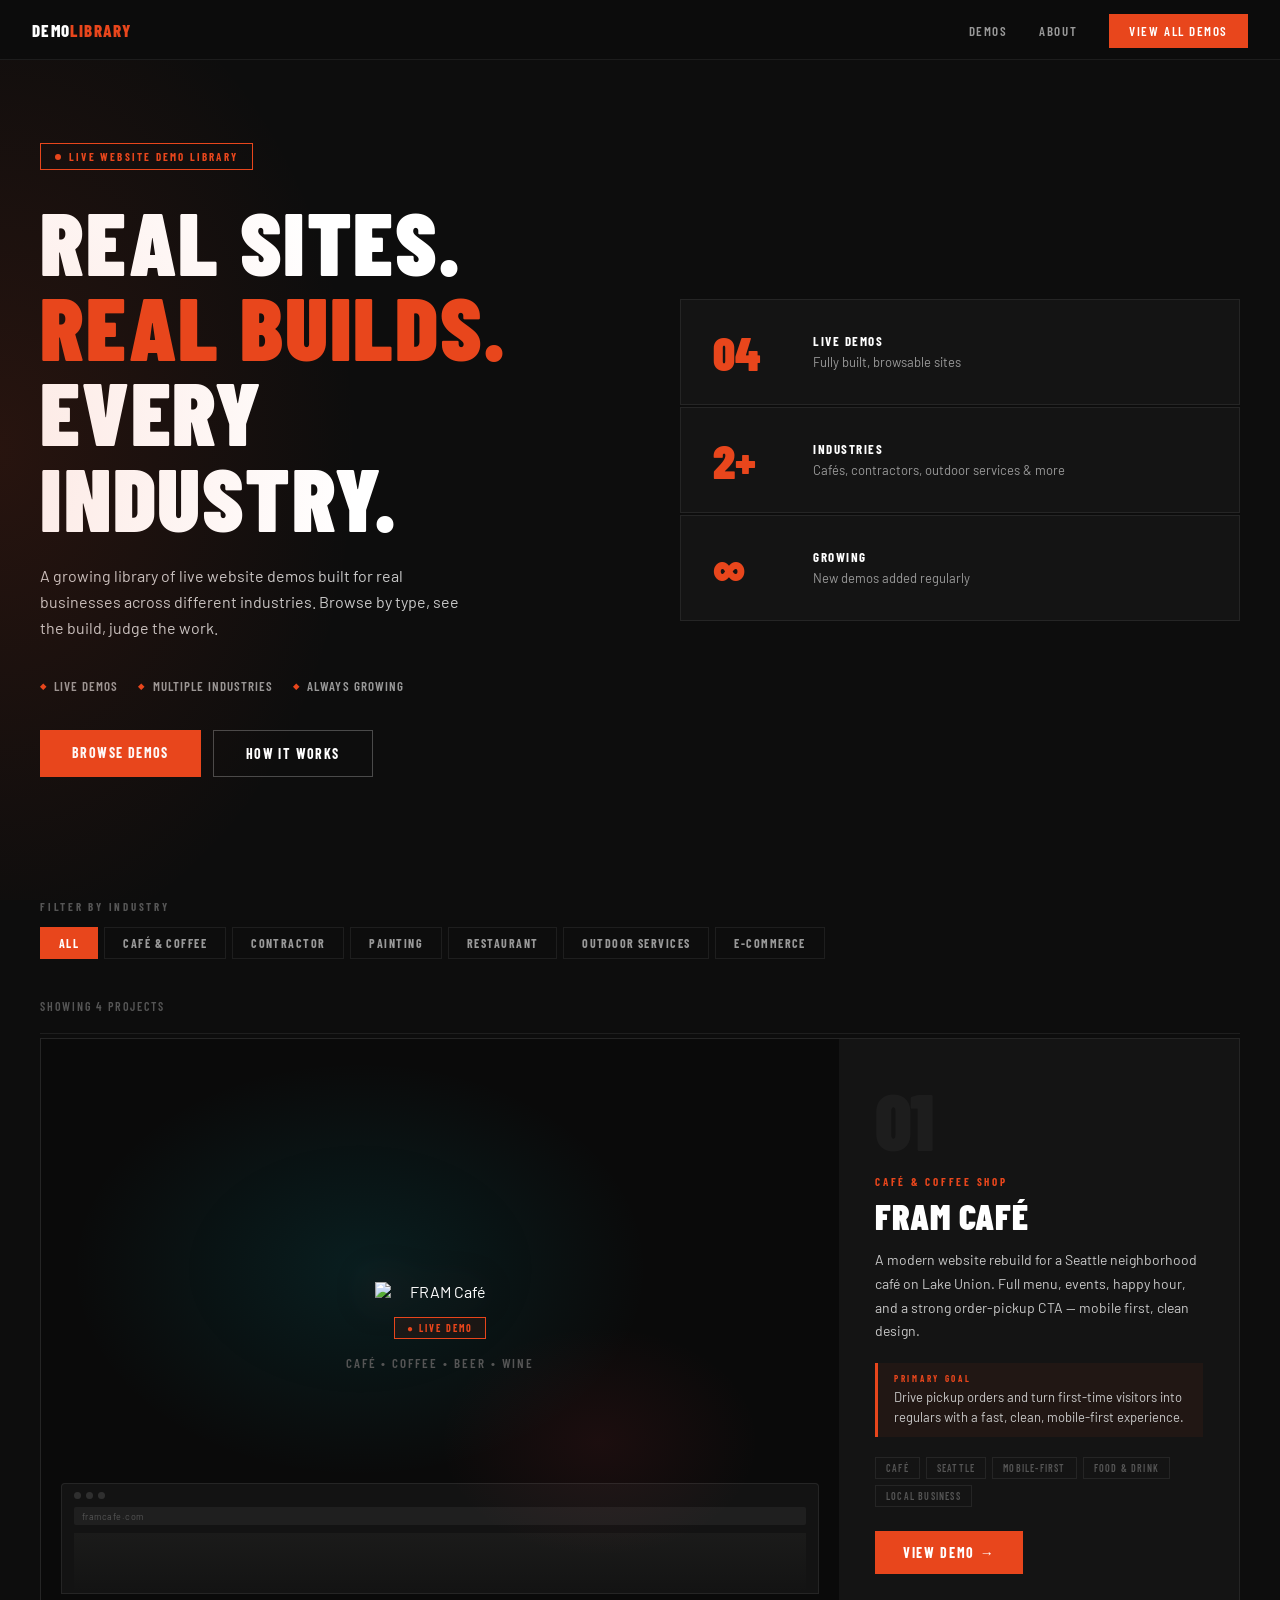
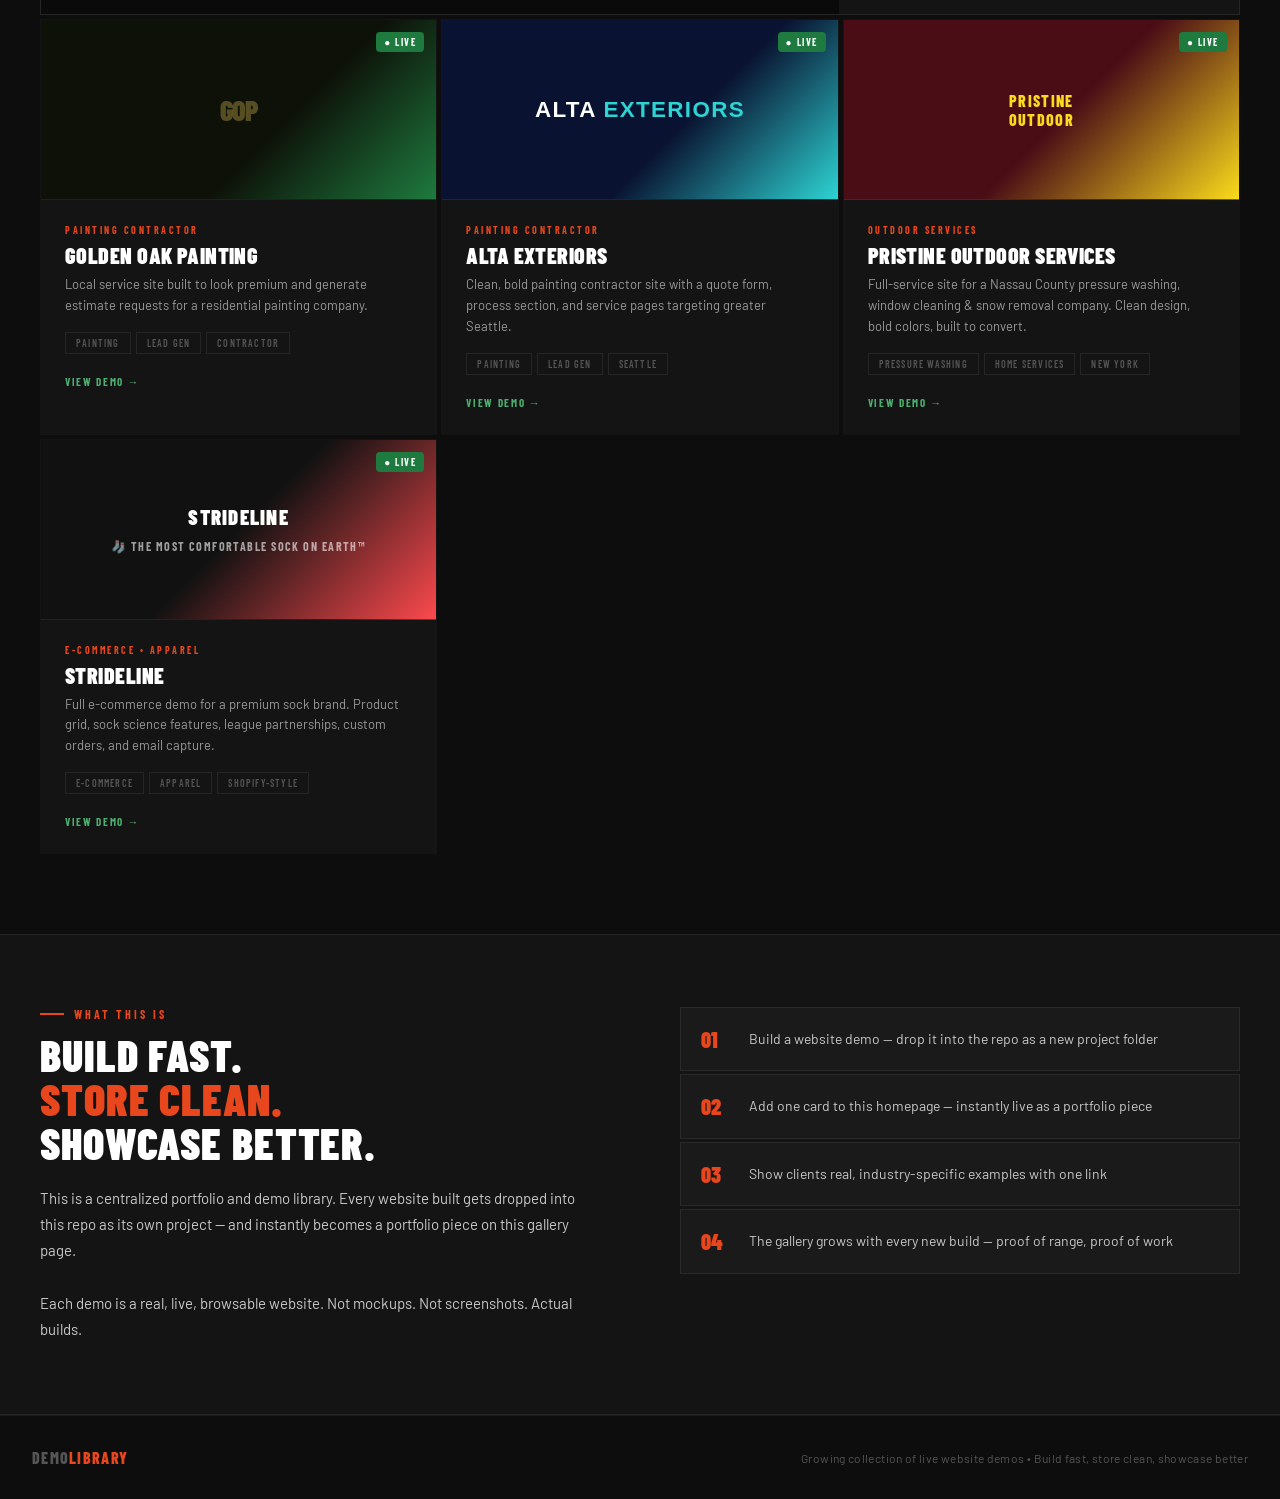
==== index.html @ 0d8983e1 "Add Strideline e-commerce demo and homepage card - Build full demo site for Strideline (The Most Com" ====
<!DOCTYPE html>
<html lang="en">
<head>
  <meta charset="UTF-8" />
  <meta name="viewport" content="width=device-width, initial-scale=1.0" />
  <title>Demo Library — Live Website Builds</title>
  <link rel="preconnect" href="https://fonts.googleapis.com" />
  <link rel="preconnect" href="https://fonts.gstatic.com" crossorigin />
  <link href="https://fonts.googleapis.com/css2?family=Barlow+Condensed:wght@400;600;700;800;900&family=Barlow:wght@400;500;600&display=swap" rel="stylesheet" />
  <style>
    *, *::before, *::after { box-sizing: border-box; margin: 0; padding: 0; }

    :root {
      --bg:       #0d0d0d;
      --surface:  #141414;
      --surface2: #1a1a1a;
      --border:   rgba(255,255,255,0.07);
      --red:      #e8461c;
      --red-dark: #c43a16;
      --white:    #ffffff;
      --gray:     #999999;
      --gray-dim: #555555;
      --text:     #c8c8c8;
    }

    html { scroll-behavior: smooth; }

    body {
      font-family: 'Barlow', sans-serif;
      background: var(--bg);
      color: var(--white);
      overflow-x: hidden;
    }

    /* ─── NAV ─── */
    nav {
      position: fixed;
      top: 0; left: 0; right: 0;
      z-index: 100;
      height: 60px;
      display: flex;
      align-items: center;
      justify-content: space-between;
      padding: 0 32px;
      background: rgba(13,13,13,0.95);
      backdrop-filter: blur(12px);
      border-bottom: 1px solid var(--border);
    }

    .nav-logo {
      font-family: 'Barlow Condensed', sans-serif;
      font-size: 17px;
      font-weight: 800;
      letter-spacing: 0.08em;
      text-transform: uppercase;
      color: var(--white);
      text-decoration: none;
    }

    .nav-logo span { color: var(--red); }

    .nav-links {
      display: flex;
      align-items: center;
      gap: 32px;
      list-style: none;
    }

    .nav-links a {
      font-family: 'Barlow Condensed', sans-serif;
      font-size: 13px;
      font-weight: 600;
      letter-spacing: 0.12em;
      text-transform: uppercase;
      color: var(--gray);
      text-decoration: none;
      transition: color 0.2s;
    }

    .nav-links a:hover { color: var(--white); }

    .nav-cta {
      font-family: 'Barlow Condensed', sans-serif;
      font-size: 13px;
      font-weight: 700;
      letter-spacing: 0.1em;
      text-transform: uppercase;
      color: var(--white) !important;
      background: var(--red);
      padding: 9px 20px;
      text-decoration: none;
      transition: background 0.2s;
    }

    .nav-cta:hover { background: var(--red-dark) !important; color: var(--white) !important; }

    .nav-mobile-toggle {
      display: none;
      flex-direction: column;
      gap: 5px;
      cursor: pointer;
      padding: 4px;
    }

    .nav-mobile-toggle span {
      display: block;
      width: 24px;
      height: 2px;
      background: var(--white);
    }

    /* ─── HERO ─── */
    .hero {
      min-height: 100vh;
      display: flex;
      align-items: center;
      padding: 100px 32px 80px;
      position: relative;
      overflow: hidden;
      background: var(--bg);
    }

    .hero::before {
      content: '';
      position: absolute;
      top: 0; left: 0;
      width: 50%;
      height: 100%;
      background: radial-gradient(ellipse 80% 80% at 0% 50%, rgba(232,70,28,0.12) 0%, transparent 70%);
      pointer-events: none;
    }

    .hero-inner {
      max-width: 1200px;
      margin: 0 auto;
      width: 100%;
      display: grid;
      grid-template-columns: 1fr 1fr;
      gap: 80px;
      align-items: center;
    }

    .hero-left {}

    .hero-badge {
      display: inline-flex;
      align-items: center;
      gap: 8px;
      border: 1px solid var(--red);
      padding: 6px 14px;
      margin-bottom: 28px;
    }

    .hero-badge-dot {
      width: 6px; height: 6px;
      background: var(--red);
      border-radius: 50%;
    }

    .hero-badge-text {
      font-family: 'Barlow Condensed', sans-serif;
      font-size: 11px;
      font-weight: 700;
      letter-spacing: 0.2em;
      text-transform: uppercase;
      color: var(--red);
    }

    .hero-title {
      font-family: 'Barlow Condensed', sans-serif;
      font-size: clamp(52px, 7vw, 92px);
      font-weight: 900;
      line-height: 0.95;
      letter-spacing: 0.02em;
      text-transform: uppercase;
      color: var(--white);
      margin-bottom: 24px;
    }

    .hero-title .red { color: var(--red); }

    .hero-sub {
      font-size: 16px;
      line-height: 1.65;
      color: var(--text);
      max-width: 440px;
      margin-bottom: 36px;
    }

    .hero-perks {
      display: flex;
      gap: 20px;
      flex-wrap: wrap;
      margin-bottom: 36px;
    }

    .hero-perk {
      display: flex;
      align-items: center;
      gap: 7px;
      font-family: 'Barlow Condensed', sans-serif;
      font-size: 13px;
      font-weight: 600;
      letter-spacing: 0.08em;
      color: var(--gray);
      text-transform: uppercase;
    }

    .hero-perk::before {
      content: '◆';
      color: var(--red);
      font-size: 8px;
    }

    .hero-actions {
      display: flex;
      gap: 12px;
      flex-wrap: wrap;
    }

    .btn-red {
      font-family: 'Barlow Condensed', sans-serif;
      font-size: 14px;
      font-weight: 700;
      letter-spacing: 0.1em;
      text-transform: uppercase;
      color: var(--white);
      background: var(--red);
      padding: 14px 32px;
      text-decoration: none;
      display: inline-block;
      transition: background 0.2s, transform 0.15s;
    }

    .btn-red:hover { background: var(--red-dark); transform: translateY(-1px); }

    .btn-outline {
      font-family: 'Barlow Condensed', sans-serif;
      font-size: 14px;
      font-weight: 700;
      letter-spacing: 0.1em;
      text-transform: uppercase;
      color: var(--white);
      border: 1px solid rgba(255,255,255,0.25);
      padding: 14px 32px;
      text-decoration: none;
      display: inline-block;
      transition: border-color 0.2s, background 0.2s;
    }

    .btn-outline:hover { border-color: var(--red); background: rgba(232,70,28,0.07); }

    /* Hero right — stat stack */
    .hero-right {
      display: flex;
      flex-direction: column;
      gap: 2px;
    }

    .hero-stat-block {
      background: var(--surface);
      border: 1px solid var(--border);
      padding: 28px 32px;
      display: flex;
      align-items: center;
      gap: 20px;
      transition: border-color 0.2s;
    }

    .hero-stat-block:hover { border-color: rgba(232,70,28,0.3); }

    .hero-stat-num {
      font-family: 'Barlow Condensed', sans-serif;
      font-size: 48px;
      font-weight: 900;
      color: var(--red);
      line-height: 1;
      min-width: 80px;
    }

    .hero-stat-label {
      font-family: 'Barlow Condensed', sans-serif;
      font-size: 13px;
      font-weight: 700;
      letter-spacing: 0.12em;
      text-transform: uppercase;
      color: var(--white);
      margin-bottom: 4px;
    }

    .hero-stat-sub {
      font-size: 13px;
      color: var(--gray);
      line-height: 1.4;
    }

    /* ─── SECTION HEADER ─── */
    .section-eyebrow {
      font-family: 'Barlow Condensed', sans-serif;
      font-size: 12px;
      font-weight: 700;
      letter-spacing: 0.25em;
      text-transform: uppercase;
      color: var(--red);
      margin-bottom: 12px;
      display: flex;
      align-items: center;
      gap: 10px;
    }

    .section-eyebrow::before {
      content: '';
      display: block;
      width: 24px;
      height: 2px;
      background: var(--red);
    }

    .section-title {
      font-family: 'Barlow Condensed', sans-serif;
      font-size: clamp(32px, 4vw, 52px);
      font-weight: 900;
      text-transform: uppercase;
      letter-spacing: 0.02em;
      line-height: 1;
      color: var(--white);
    }

    /* ─── FILTER BAR ─── */
    .filter-section {
      padding: 0 32px 40px;
      max-width: 1264px;
      margin: 0 auto;
    }

    .filter-label {
      font-family: 'Barlow Condensed', sans-serif;
      font-size: 11px;
      font-weight: 700;
      letter-spacing: 0.25em;
      text-transform: uppercase;
      color: var(--gray-dim);
      margin-bottom: 14px;
    }

    .filters {
      display: flex;
      gap: 6px;
      flex-wrap: wrap;
    }

    .filter-btn {
      font-family: 'Barlow Condensed', sans-serif;
      font-size: 12px;
      font-weight: 700;
      letter-spacing: 0.12em;
      text-transform: uppercase;
      background: transparent;
      border: 1px solid var(--border);
      color: var(--gray);
      padding: 8px 18px;
      cursor: pointer;
      transition: all 0.15s;
    }

    .filter-btn:hover,
    .filter-btn.active {
      background: var(--red);
      border-color: var(--red);
      color: var(--white);
    }

    /* ─── DEMOS SECTION ─── */
    .demos-section {
      padding: 0 32px 80px;
      max-width: 1264px;
      margin: 0 auto;
    }

    .demos-header {
      display: flex;
      align-items: center;
      justify-content: space-between;
      padding-bottom: 20px;
      border-bottom: 1px solid var(--border);
      margin-bottom: 4px;
    }

    .demos-count {
      font-family: 'Barlow Condensed', sans-serif;
      font-size: 12px;
      font-weight: 600;
      letter-spacing: 0.15em;
      text-transform: uppercase;
      color: var(--gray-dim);
    }

    /* ─── FEATURED CARD ─── */
    .featured-card {
      display: grid;
      grid-template-columns: 1fr 400px;
      background: var(--surface);
      border: 1px solid var(--border);
      margin-bottom: 4px;
      transition: border-color 0.2s;
    }

    .featured-card:hover { border-color: rgba(232,70,28,0.4); }

    .featured-preview {
      position: relative;
      min-height: 440px;
      background: #0a0a0a;
      overflow: hidden;
      display: flex;
      align-items: center;
      justify-content: center;
    }

    .featured-preview-bg {
      position: absolute;
      inset: 0;
      background:
        radial-gradient(ellipse 60% 60% at 40% 40%, rgba(1,173,185,0.12) 0%, transparent 60%),
        radial-gradient(ellipse 40% 40% at 70% 70%, rgba(239,59,70,0.08) 0%, transparent 50%);
    }

    .featured-preview-content {
      position: relative;
      display: flex;
      flex-direction: column;
      align-items: center;
      gap: 16px;
      padding: 40px;
      text-align: center;
    }

    .featured-preview-logo {
      width: 130px;
      height: auto;
      filter: drop-shadow(0 0 20px rgba(239,59,70,0.3));
    }

    .featured-live-badge {
      font-family: 'Barlow Condensed', sans-serif;
      font-size: 10px;
      font-weight: 700;
      letter-spacing: 0.2em;
      text-transform: uppercase;
      color: var(--red);
      border: 1px solid var(--red);
      padding: 4px 12px;
      background: rgba(232,70,28,0.08);
    }

    .featured-preview-sub {
      font-family: 'Barlow Condensed', sans-serif;
      font-size: 13px;
      font-weight: 600;
      letter-spacing: 0.15em;
      text-transform: uppercase;
      color: var(--gray-dim);
    }

    /* browser chrome mock */
    .browser-mock {
      position: absolute;
      bottom: 20px;
      left: 20px;
      right: 20px;
      background: rgba(255,255,255,0.04);
      border: 1px solid rgba(255,255,255,0.08);
      border-radius: 4px 4px 0 0;
      padding: 8px 12px 0;
    }

    .browser-dots {
      display: flex;
      gap: 5px;
      margin-bottom: 8px;
    }

    .browser-dot { width: 7px; height: 7px; border-radius: 50%; background: rgba(255,255,255,0.12); }

    .browser-url-bar {
      background: rgba(255,255,255,0.05);
      border-radius: 2px;
      height: 18px;
      display: flex;
      align-items: center;
      padding: 0 8px;
      margin-bottom: 8px;
    }

    .browser-url-bar span {
      font-size: 9px;
      color: var(--gray-dim);
      letter-spacing: 0.05em;
    }

    .browser-screen {
      height: 60px;
      background: linear-gradient(180deg, rgba(220,222,201,0.04) 0%, transparent 100%);
    }

    .featured-info {
      padding: 40px 36px;
      display: flex;
      flex-direction: column;
      justify-content: space-between;
    }

    .featured-num {
      font-family: 'Barlow Condensed', sans-serif;
      font-size: 80px;
      font-weight: 900;
      color: rgba(255,255,255,0.04);
      line-height: 1;
      margin-bottom: 16px;
      letter-spacing: -0.02em;
    }

    .featured-type {
      font-family: 'Barlow Condensed', sans-serif;
      font-size: 11px;
      font-weight: 700;
      letter-spacing: 0.25em;
      text-transform: uppercase;
      color: var(--red);
      margin-bottom: 10px;
    }

    .featured-name {
      font-family: 'Barlow Condensed', sans-serif;
      font-size: 36px;
      font-weight: 900;
      text-transform: uppercase;
      letter-spacing: 0.02em;
      color: var(--white);
      line-height: 1;
      margin-bottom: 14px;
    }

    .featured-desc {
      font-size: 14px;
      line-height: 1.7;
      color: var(--text);
      margin-bottom: 20px;
    }

    .featured-goal {
      border-left: 3px solid var(--red);
      padding: 10px 16px;
      background: rgba(232,70,28,0.06);
      margin-bottom: 20px;
    }

    .featured-goal-label {
      font-family: 'Barlow Condensed', sans-serif;
      font-size: 9px;
      font-weight: 700;
      letter-spacing: 0.3em;
      text-transform: uppercase;
      color: var(--red);
      margin-bottom: 4px;
    }

    .featured-goal-text {
      font-size: 13px;
      color: var(--text);
      line-height: 1.5;
    }

    .featured-tags {
      display: flex;
      gap: 6px;
      flex-wrap: wrap;
      margin-bottom: 24px;
    }

    .tag {
      font-family: 'Barlow Condensed', sans-serif;
      font-size: 10px;
      font-weight: 600;
      letter-spacing: 0.12em;
      text-transform: uppercase;
      color: var(--gray-dim);
      border: 1px solid var(--border);
      padding: 4px 10px;
    }

    .featured-cta {
      font-family: 'Barlow Condensed', sans-serif;
      font-size: 14px;
      font-weight: 700;
      letter-spacing: 0.12em;
      text-transform: uppercase;
      color: var(--white);
      background: var(--red);
      padding: 13px 28px;
      text-decoration: none;
      display: inline-flex;
      align-items: center;
      gap: 10px;
      align-self: flex-start;
      transition: background 0.2s, gap 0.2s;
    }

    .featured-cta:hover { background: var(--red-dark); gap: 14px; }

    /* ─── DEMO GRID ─── */
    .demo-grid {
      display: grid;
      grid-template-columns: repeat(3, 1fr);
      gap: 4px;
    }

    .demo-card {
      background: var(--surface);
      border: 1px solid transparent;
      transition: border-color 0.2s;
    }

    .demo-card:hover { border-color: rgba(232,70,28,0.25); }

    .demo-card-thumb {
      height: 180px;
      background: var(--surface2);
      display: flex;
      align-items: center;
      justify-content: center;
      flex-direction: column;
      gap: 10px;
      border-bottom: 1px solid var(--border);
    }

    .demo-card-thumb-icon {
      font-family: 'Barlow Condensed', sans-serif;
      font-size: 28px;
      font-weight: 900;
      color: rgba(255,255,255,0.07);
      letter-spacing: -0.02em;
      text-transform: uppercase;
    }

    .demo-card-thumb-label {
      font-family: 'Barlow Condensed', sans-serif;
      font-size: 10px;
      font-weight: 700;
      letter-spacing: 0.2em;
      text-transform: uppercase;
      color: var(--gray-dim);
    }

    .demo-card-body { padding: 24px; }

    .demo-card-type {
      font-family: 'Barlow Condensed', sans-serif;
      font-size: 10px;
      font-weight: 700;
      letter-spacing: 0.25em;
      text-transform: uppercase;
      color: var(--red);
      margin-bottom: 8px;
    }

    .demo-card-name {
      font-family: 'Barlow Condensed', sans-serif;
      font-size: 22px;
      font-weight: 900;
      text-transform: uppercase;
      letter-spacing: 0.02em;
      color: var(--white);
      margin-bottom: 8px;
      line-height: 1;
    }

    .demo-card-desc {
      font-size: 13px;
      line-height: 1.6;
      color: var(--gray);
      margin-bottom: 16px;
    }

    .demo-card-tags {
      display: flex;
      gap: 5px;
      flex-wrap: wrap;
      margin-bottom: 16px;
    }

    .demo-card-status {
      font-family: 'Barlow Condensed', sans-serif;
      font-size: 11px;
      font-weight: 700;
      letter-spacing: 0.15em;
      text-transform: uppercase;
      color: var(--gray-dim);
    }

    /* ─── ABOUT STRIP ─── */
    .about-strip {
      background: var(--surface);
      border-top: 1px solid var(--border);
      border-bottom: 1px solid var(--border);
      padding: 72px 32px;
    }

    .about-strip-inner {
      max-width: 1200px;
      margin: 0 auto;
      display: grid;
      grid-template-columns: 1fr 1fr;
      gap: 80px;
      align-items: start;
    }

    .about-strip-title {
      font-family: 'Barlow Condensed', sans-serif;
      font-size: clamp(28px, 3.5vw, 44px);
      font-weight: 900;
      text-transform: uppercase;
      letter-spacing: 0.02em;
      line-height: 1.0;
      color: var(--white);
      margin-bottom: 20px;
    }

    .about-strip-title span { color: var(--red); }

    .about-strip-body {
      font-size: 15px;
      line-height: 1.75;
      color: var(--text);
    }

    .step-list {
      display: flex;
      flex-direction: column;
      gap: 3px;
    }

    .step-item {
      display: flex;
      gap: 20px;
      align-items: flex-start;
      background: var(--surface2);
      border: 1px solid var(--border);
      padding: 18px 20px;
      transition: border-color 0.2s;
    }

    .step-item:hover { border-color: rgba(232,70,28,0.2); }

    .step-num {
      font-family: 'Barlow Condensed', sans-serif;
      font-size: 22px;
      font-weight: 900;
      color: var(--red);
      min-width: 28px;
      line-height: 1.2;
    }

    .step-text {
      font-size: 14px;
      color: var(--text);
      line-height: 1.55;
      padding-top: 2px;
    }

    /* ─── FOOTER ─── */
    footer {
      padding: 32px;
      display: flex;
      align-items: center;
      justify-content: space-between;
      border-top: 1px solid var(--border);
    }

    .footer-logo {
      font-family: 'Barlow Condensed', sans-serif;
      font-size: 16px;
      font-weight: 800;
      letter-spacing: 0.08em;
      text-transform: uppercase;
      color: var(--gray-dim);
    }

    .footer-logo span { color: var(--red); }

    .footer-copy {
      font-size: 12px;
      color: var(--gray-dim);
      letter-spacing: 0.03em;
    }

    /* ─── MOBILE RESPONSIVE ─── */
    @media (max-width: 768px) {
      nav { padding: 0 20px; }
      .nav-links { display: none; }
      .nav-mobile-toggle { display: flex; }

      .hero { padding: 80px 20px 60px; }
      .hero-inner { grid-template-columns: 1fr; gap: 48px; }
      .hero-right { display: none; }
      .hero-title { font-size: 56px; }
      .hero-sub { max-width: 100%; }

      .filter-section { padding: 0 20px 32px; }
      .demos-section { padding: 0 20px 60px; }

      .featured-card { grid-template-columns: 1fr; }
      .featured-preview { min-height: 280px; }
      .featured-info { padding: 28px 24px; }
      .featured-num { font-size: 60px; }

      .demo-grid { grid-template-columns: 1fr; }

      .about-strip { padding: 52px 20px; }
      .about-strip-inner { grid-template-columns: 1fr; gap: 40px; }

      footer { padding: 24px 20px; flex-direction: column; gap: 12px; text-align: center; }
    }

    @media (max-width: 1024px) and (min-width: 769px) {
      .hero-inner { gap: 48px; }
      .demo-grid { grid-template-columns: repeat(2, 1fr); }
      .featured-card { grid-template-columns: 1fr 340px; }
    }
  </style>
</head>
<body>

  <!-- NAV -->
  <nav>
    <a href="#" class="nav-logo">Demo<span>Library</span></a>
    <ul class="nav-links">
      <li><a href="#demos">Demos</a></li>
      <li><a href="#about">About</a></li>
      <li><a href="#demos" class="nav-cta">View All Demos</a></li>
    </ul>
    <div class="nav-mobile-toggle" onclick="toggleMobileNav(this)">
      <span></span><span></span><span></span>
    </div>
  </nav>

  <!-- HERO -->
  <section class="hero">
    <div class="hero-inner">
      <div class="hero-left">
        <div class="hero-badge">
          <div class="hero-badge-dot"></div>
          <span class="hero-badge-text">Live Website Demo Library</span>
        </div>
        <h1 class="hero-title">
          Real Sites.<br>
          <span class="red">Real Builds.</span><br>
          Every Industry.
        </h1>
        <p class="hero-sub">
          A growing library of live website demos built for real businesses across different industries. Browse by type, see the build, judge the work.
        </p>
        <div class="hero-perks">
          <span class="hero-perk">Live demos</span>
          <span class="hero-perk">Multiple industries</span>
          <span class="hero-perk">Always growing</span>
        </div>
        <div class="hero-actions">
          <a href="#demos" class="btn-red">Browse Demos</a>
          <a href="#about" class="btn-outline">How It Works</a>
        </div>
      </div>
      <div class="hero-right">
        <div class="hero-stat-block">
          <div class="hero-stat-num">04</div>
          <div>
            <p class="hero-stat-label">Live Demos</p>
            <p class="hero-stat-sub">Fully built, browsable sites</p>
          </div>
        </div>
        <div class="hero-stat-block">
          <div class="hero-stat-num">2+</div>
          <div>
            <p class="hero-stat-label">Industries</p>
            <p class="hero-stat-sub">Cafés, contractors, outdoor services & more</p>
          </div>
        </div>
        <div class="hero-stat-block">
          <div class="hero-stat-num">∞</div>
          <div>
            <p class="hero-stat-label">Growing</p>
            <p class="hero-stat-sub">New demos added regularly</p>
          </div>
        </div>
      </div>
    </div>
  </section>

  <!-- FILTER BAR -->
  <div class="filter-section" id="demos">
    <p class="filter-label">Filter by industry</p>
    <div class="filters">
      <button class="filter-btn active" onclick="filterDemos('all', this)">All</button>
      <button class="filter-btn" onclick="filterDemos('cafe', this)">Café &amp; Coffee</button>
      <button class="filter-btn" onclick="filterDemos('contractor', this)">Contractor</button>
      <button class="filter-btn" onclick="filterDemos('painting', this)">Painting</button>
      <button class="filter-btn" onclick="filterDemos('restaurant', this)">Restaurant</button>
      <button class="filter-btn" onclick="filterDemos('services', this)">Outdoor Services</button>
      <button class="filter-btn" onclick="filterDemos('ecommerce', this)">E-Commerce</button>
    </div>
  </div>

  <!-- DEMOS -->
  <div class="demos-section">
    <div class="demos-header">
      <span class="demos-count" id="demos-count">Showing 4 projects</span>
    </div>

    <!-- FEATURED: FRAM CAFÉ -->
    <div class="featured-card" data-industry="cafe" id="demo-featured">
      <div class="featured-preview">
        <div class="featured-preview-bg"></div>
        <div class="featured-preview-content">
          <img
            src="https://github.com/user-attachments/assets/1776cf39-fb37-4512-b917-4784f1e3f63a"
            alt="FRAM Café"
            class="featured-preview-logo"
          />
          <span class="featured-live-badge">&#9679; Live Demo</span>
          <span class="featured-preview-sub">Café &bull; Coffee &bull; Beer &bull; Wine</span>
        </div>
        <div class="browser-mock">
          <div class="browser-dots">
            <div class="browser-dot"></div>
            <div class="browser-dot"></div>
            <div class="browser-dot"></div>
          </div>
          <div class="browser-url-bar"><span>framcafe.com</span></div>
          <div class="browser-screen"></div>
        </div>
      </div>
      <div class="featured-info">
        <div>
          <div class="featured-num">01</div>
          <p class="featured-type">Café &amp; Coffee Shop</p>
          <h2 class="featured-name">FRAM Café</h2>
          <p class="featured-desc">
            A modern website rebuild for a Seattle neighborhood café on Lake Union. Full menu, events, happy hour, and a strong order-pickup CTA — mobile first, clean design.
          </p>
          <div class="featured-goal">
            <p class="featured-goal-label">Primary Goal</p>
            <p class="featured-goal-text">Drive pickup orders and turn first-time visitors into regulars with a fast, clean, mobile-first experience.</p>
          </div>
          <div class="featured-tags">
            <span class="tag">Café</span>
            <span class="tag">Seattle</span>
            <span class="tag">Mobile-First</span>
            <span class="tag">Food &amp; Drink</span>
            <span class="tag">Local Business</span>
          </div>
        </div>
        <a href="./fram-cafe/index.html" class="featured-cta">View Demo →</a>
      </div>
    </div>

    <!-- COMING SOON GRID -->
    <div class="demo-grid" id="demos-grid">
      <a href="./golden-oak-painting/index.html" class="demo-card demo-card--live" data-industry="contractor" style="text-decoration:none;display:block;">
        <div class="demo-card-thumb" style="background:linear-gradient(135deg,#0D1108 60%,#1E7A3E 100%);position:relative;overflow:hidden;">
          <img src="https://cdn.prod.website-files.com/67cbada18d07464c05c5ebd4/68ad2a985d8bb816f4c9b958_GOP%20-%20Main%20Logo%20Transparent%20(1).png" alt="Golden Oak Painting" style="max-width:160px;max-height:80px;object-fit:contain;filter:brightness(0) invert(1);" onerror="this.style.display='none';this.nextElementSibling.style.display='flex';" />
          <div style="display:none;flex-direction:column;align-items:center;gap:8px;">
            <div class="demo-card-thumb-icon" style="color:rgba(201,168,76,0.4);">GOP</div>
          </div>
          <span style="position:absolute;top:12px;right:12px;background:#1E7A3E;color:#fff;font-family:'Barlow Condensed',sans-serif;font-size:10px;font-weight:700;letter-spacing:0.15em;text-transform:uppercase;padding:4px 8px;border-radius:4px;">&#9679; Live</span>
        </div>
        <div class="demo-card-body">
          <p class="demo-card-type">Painting Contractor</p>
          <h3 class="demo-card-name">Golden Oak Painting</h3>
          <p class="demo-card-desc">Local service site built to look premium and generate estimate requests for a residential painting company.</p>
          <div class="demo-card-tags">
            <span class="tag">Painting</span>
            <span class="tag">Lead Gen</span>
            <span class="tag">Contractor</span>
          </div>
          <span class="demo-card-status" style="color:#4CAF70;">View Demo →</span>
        </div>
      </a>
      <a href="./alta-exteriors/index.html" class="demo-card demo-card--live" data-industry="painting" style="text-decoration:none;display:block;">
        <div class="demo-card-thumb" style="background:linear-gradient(135deg,#091230 60%,#2DD4D4 100%);position:relative;overflow:hidden;">
          <div style="font-family:'Oswald',sans-serif;font-size:1.4rem;font-weight:700;letter-spacing:0.06em;text-transform:uppercase;color:#fff;">Alta <span style="color:#2DD4D4">Exteriors</span></div>
          <span style="position:absolute;top:12px;right:12px;background:#1E7A3E;color:#fff;font-family:'Barlow Condensed',sans-serif;font-size:10px;font-weight:700;letter-spacing:0.15em;text-transform:uppercase;padding:4px 8px;border-radius:4px;">&#9679; Live</span>
        </div>
        <div class="demo-card-body">
          <p class="demo-card-type">Painting Contractor</p>
          <h3 class="demo-card-name">Alta Exteriors</h3>
          <p class="demo-card-desc">Clean, bold painting contractor site with a quote form, process section, and service pages targeting greater Seattle.</p>
          <div class="demo-card-tags">
            <span class="tag">Painting</span>
            <span class="tag">Lead Gen</span>
            <span class="tag">Seattle</span>
          </div>
          <span class="demo-card-status" style="color:#4CAF70;">View Demo →</span>
        </div>
      </a>
      <a href="./pristine-outdoor-services/index.html" class="demo-card demo-card--live" data-industry="services" style="text-decoration:none;display:block;">
        <div class="demo-card-thumb" style="background:linear-gradient(135deg,#4A0D16 55%,#FBDB1B 100%);position:relative;overflow:hidden;display:flex;align-items:center;justify-content:center;flex-direction:column;gap:8px;">
          <img src="https://github.com/user-attachments/assets/f348aa9c-7342-433b-ae87-ca6213905b1d" alt="Pristine Outdoor Services" style="width:80px;height:80px;object-fit:contain;border-radius:50%;" onerror="this.style.display='none';this.nextElementSibling.style.display='flex';" />
          <div style="display:none;font-family:'Barlow Condensed',sans-serif;font-size:1rem;font-weight:800;letter-spacing:0.08em;text-transform:uppercase;color:#FBDB1B;text-align:center;">PRISTINE<br>OUTDOOR</div>
          <span style="position:absolute;top:12px;right:12px;background:#1E7A3E;color:#fff;font-family:'Barlow Condensed',sans-serif;font-size:10px;font-weight:700;letter-spacing:0.15em;text-transform:uppercase;padding:4px 8px;border-radius:4px;">&#9679; Live</span>
        </div>
        <div class="demo-card-body">
          <p class="demo-card-type">Outdoor Services</p>
          <h3 class="demo-card-name">Pristine Outdoor Services</h3>
          <p class="demo-card-desc">Full-service site for a Nassau County pressure washing, window cleaning & snow removal company. Clean design, bold colors, built to convert.</p>
          <div class="demo-card-tags">
            <span class="tag">Pressure Washing</span>
            <span class="tag">Home Services</span>
            <span class="tag">New York</span>
          </div>
          <span class="demo-card-status" style="color:#4CAF70;">View Demo →</span>
        </div>
      </a>
      <a href="./strideline/index.html" class="demo-card demo-card--live" data-industry="ecommerce" style="text-decoration:none;display:block;">
        <div class="demo-card-thumb" style="background:linear-gradient(135deg,#111111 50%,#FC494D 100%);position:relative;overflow:hidden;display:flex;align-items:center;justify-content:center;gap:10px;flex-direction:column;">
          <img src="https://www.strideline.com/cdn/shop/files/Strideline_Avatar_96x96.png?v=1663606644" alt="Strideline" style="width:72px;height:72px;object-fit:cover;border-radius:50%;" onerror="this.style.display='none';this.nextElementSibling.style.display='block';" />
          <div style="display:none;font-family:'Barlow Condensed',sans-serif;font-size:1.3rem;font-weight:900;letter-spacing:0.06em;text-transform:uppercase;color:#fff;">STRIDELINE</div>
          <span style="font-family:'Barlow Condensed',sans-serif;font-size:0.75rem;font-weight:700;letter-spacing:0.12em;text-transform:uppercase;color:rgba(255,255,255,0.6);">🧦 The Most Comfortable Sock on Earth™</span>
          <span style="position:absolute;top:12px;right:12px;background:#1E7A3E;color:#fff;font-family:'Barlow Condensed',sans-serif;font-size:10px;font-weight:700;letter-spacing:0.15em;text-transform:uppercase;padding:4px 8px;border-radius:4px;">&#9679; Live</span>
        </div>
        <div class="demo-card-body">
          <p class="demo-card-type">E-Commerce &bull; Apparel</p>
          <h3 class="demo-card-name">Strideline</h3>
          <p class="demo-card-desc">Full e-commerce demo for a premium sock brand. Product grid, sock science features, league partnerships, custom orders, and email capture.</p>
          <div class="demo-card-tags">
            <span class="tag">E-Commerce</span>
            <span class="tag">Apparel</span>
            <span class="tag">Shopify-Style</span>
          </div>
          <span class="demo-card-status" style="color:#4CAF70;">View Demo →</span>
        </div>
      </a>
    </div>
  </div>

  <!-- ABOUT -->
  <div class="about-strip" id="about">
    <div class="about-strip-inner">
      <div>
        <p class="section-eyebrow">What This Is</p>
        <h2 class="about-strip-title">Build fast.<br><span>Store clean.</span><br>Showcase better.</h2>
        <p class="about-strip-body">
          This is a centralized portfolio and demo library. Every website built gets dropped into this repo as its own project — and instantly becomes a portfolio piece on this gallery page.
          <br><br>
          Each demo is a real, live, browsable website. Not mockups. Not screenshots. Actual builds.
        </p>
      </div>
      <div class="step-list">
        <div class="step-item">
          <span class="step-num">01</span>
          <span class="step-text">Build a website demo — drop it into the repo as a new project folder</span>
        </div>
        <div class="step-item">
          <span class="step-num">02</span>
          <span class="step-text">Add one card to this homepage — instantly live as a portfolio piece</span>
        </div>
        <div class="step-item">
          <span class="step-num">03</span>
          <span class="step-text">Show clients real, industry-specific examples with one link</span>
        </div>
        <div class="step-item">
          <span class="step-num">04</span>
          <span class="step-text">The gallery grows with every new build — proof of range, proof of work</span>
        </div>
      </div>
    </div>
  </div>

  <!-- FOOTER -->
  <footer>
    <span class="footer-logo">Demo<span>Library</span></span>
    <span class="footer-copy">Growing collection of live website demos &bull; Build fast, store clean, showcase better</span>
  </footer>

  <script>
    function filterDemos(industry, btn) {
      document.querySelectorAll('.filter-btn').forEach(b => b.classList.remove('active'));
      btn.classList.add('active');

      const featured = document.getElementById('demo-featured');
      const cards = document.querySelectorAll('.demo-card');
      let visible = 0;

      if (industry === 'all' || featured.dataset.industry === industry) {
        featured.style.display = 'grid';
        visible++;
      } else {
        featured.style.display = 'none';
      }

      cards.forEach(card => {
        if (industry === 'all' || card.dataset.industry === industry) {
          card.style.display = 'block';
          visible++;
        } else {
          card.style.display = 'none';
        }
      });

      document.getElementById('demos-count').textContent =
        `Showing ${visible} project${visible !== 1 ? 's' : ''}`;
    }

    function toggleMobileNav(el) {
      const nav = document.querySelector('.nav-links');
      const isOpen = nav.style.display === 'flex';
      nav.style.cssText = isOpen
        ? 'display: none;'
        : 'display: flex; flex-direction: column; position: fixed; top: 60px; left: 0; right: 0; background: #0d0d0d; border-bottom: 1px solid rgba(255,255,255,0.07); padding: 20px 32px; gap: 16px; z-index: 99;';
    }
  </script>


</body>
</html>
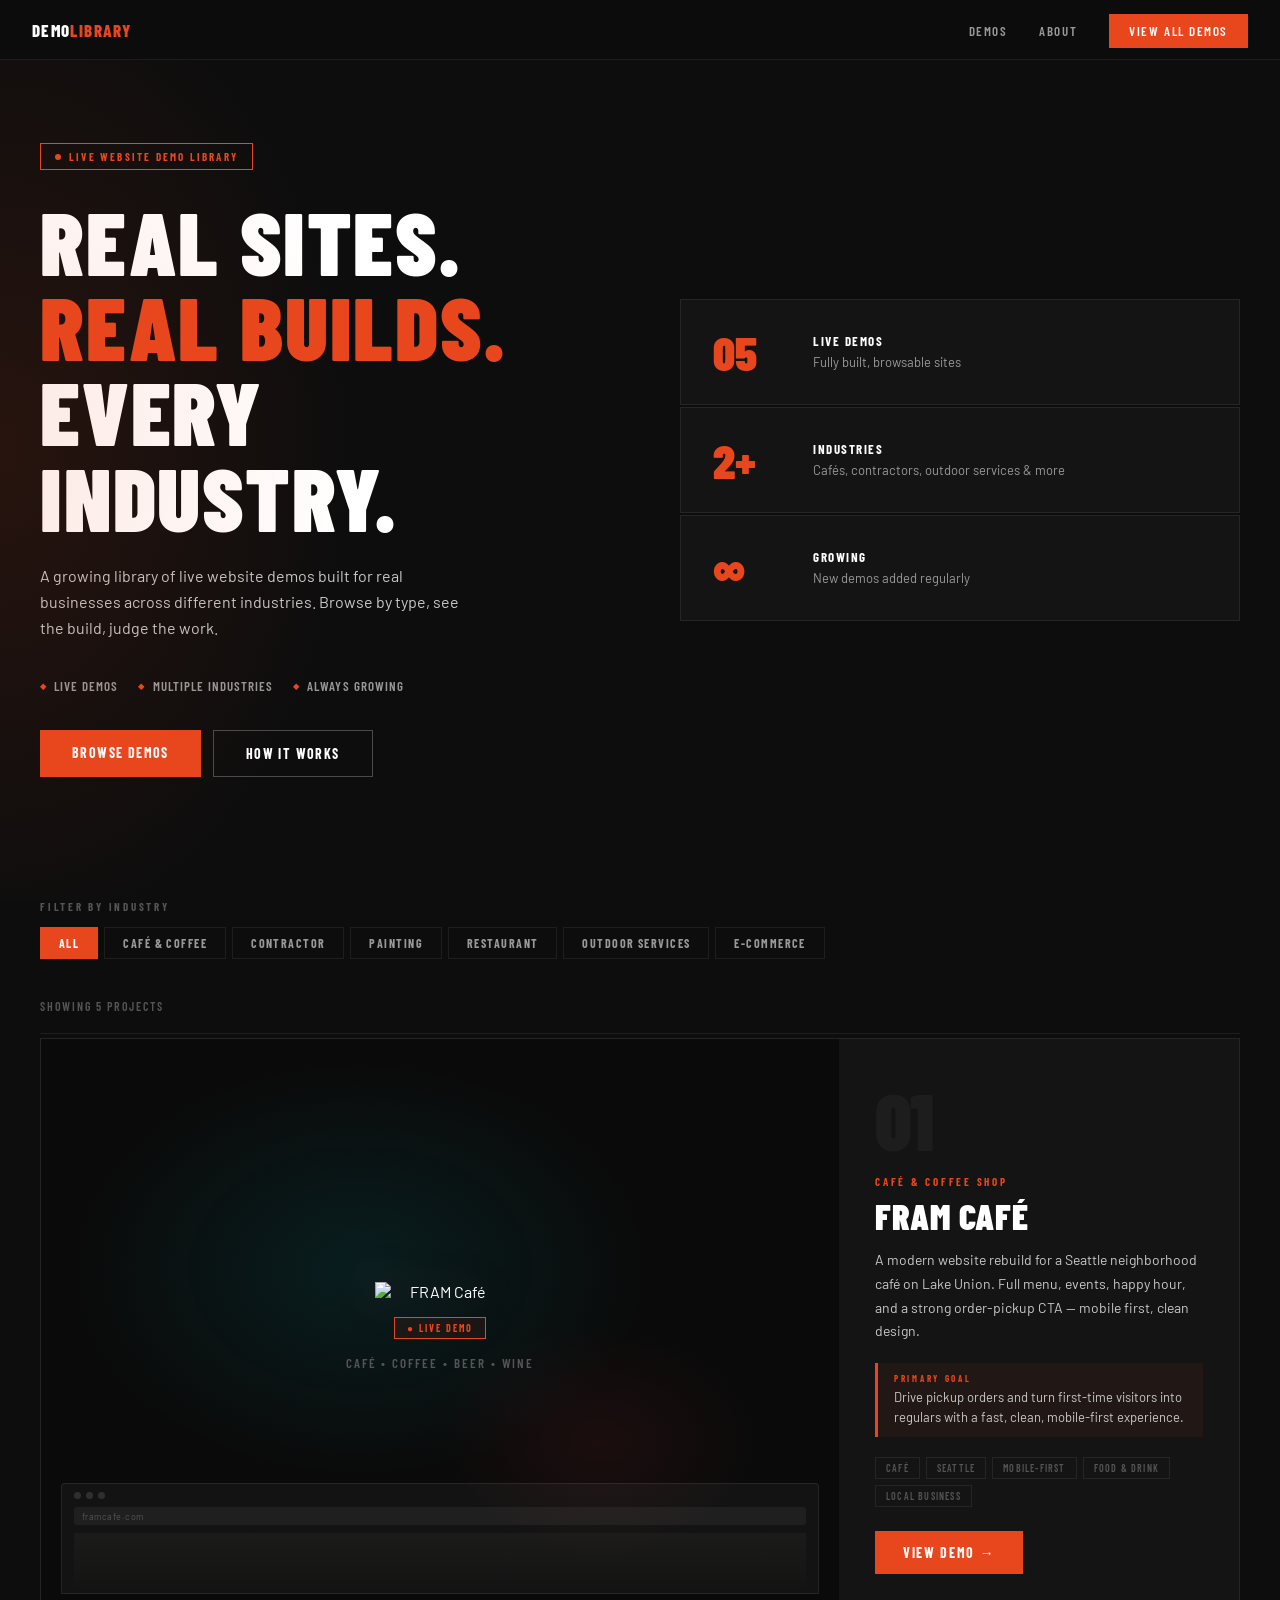
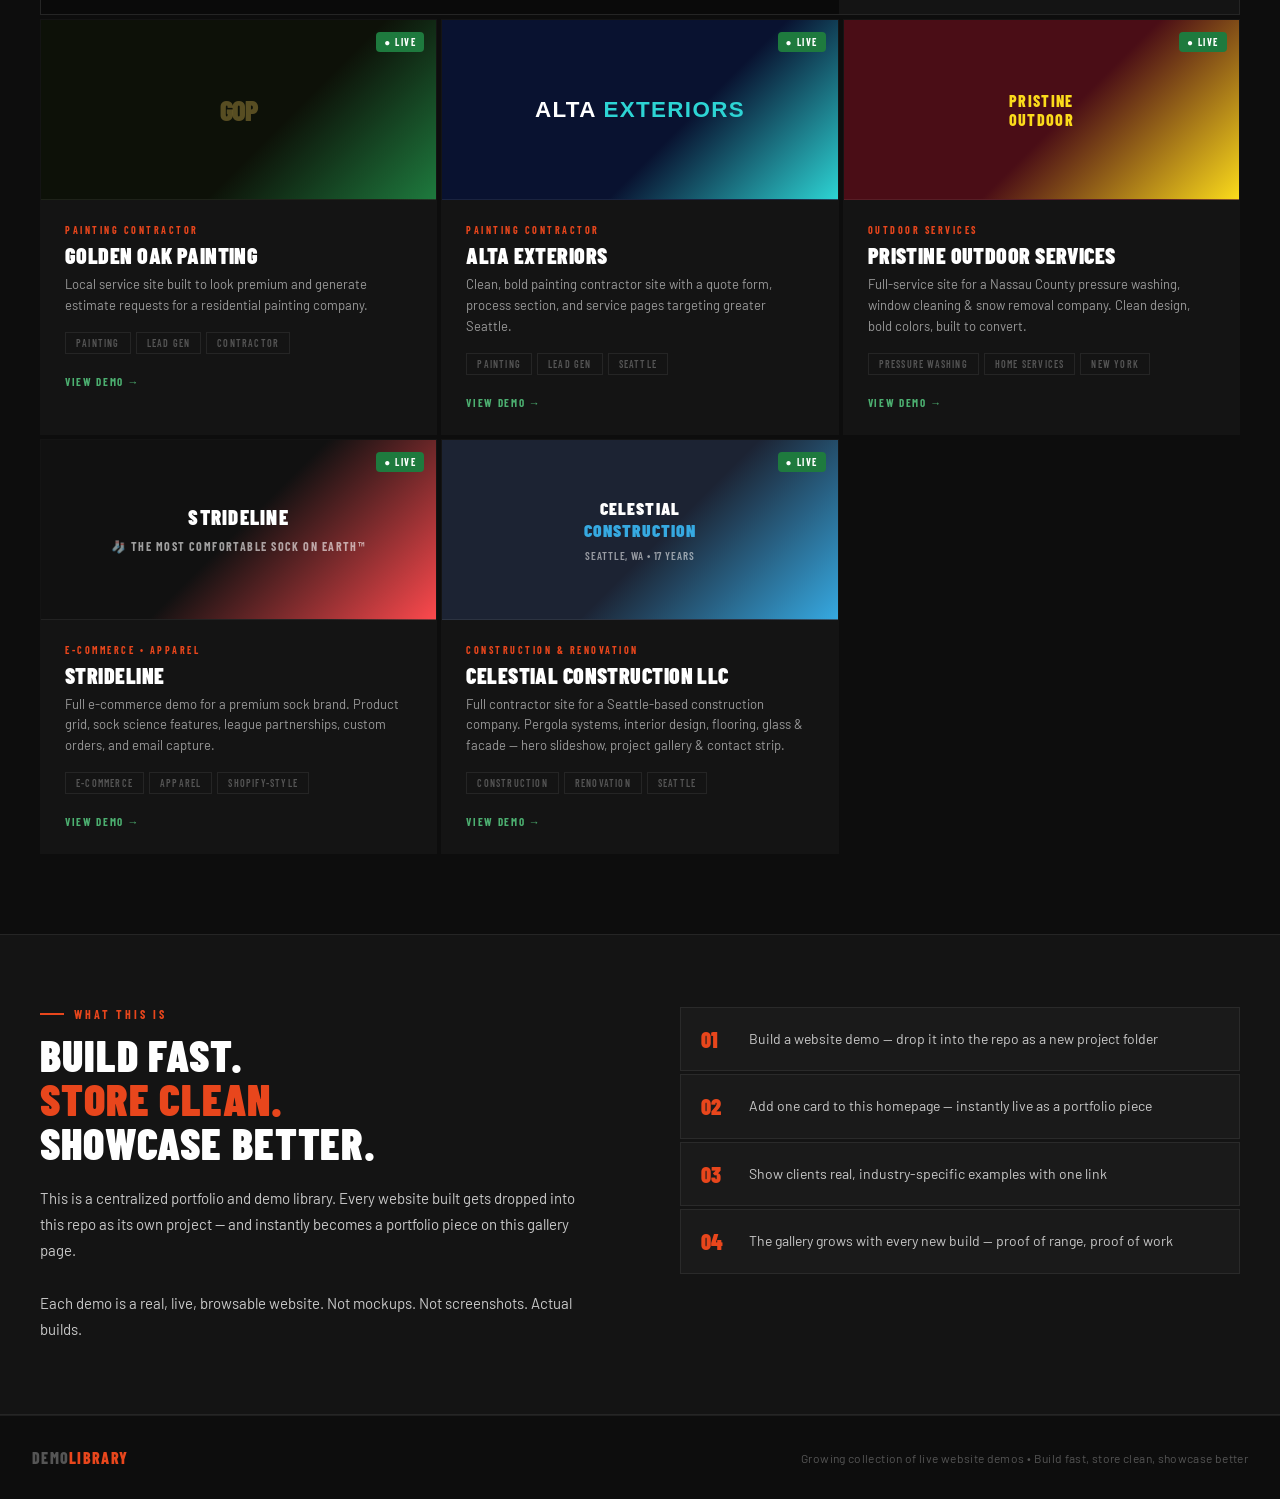
==== commit 8b8a4668: "Add Celestial Construction LLC demo and homepage card - Build full demo site for Celestial Construct" ====
--- a/index.html
+++ b/index.html
@@ -872,7 +872,7 @@
       </div>
       <div class="hero-right">
         <div class="hero-stat-block">
-          <div class="hero-stat-num">04</div>
+          <div class="hero-stat-num">05</div>
           <div>
             <p class="hero-stat-label">Live Demos</p>
             <p class="hero-stat-sub">Fully built, browsable sites</p>
@@ -913,7 +913,7 @@
   <!-- DEMOS -->
   <div class="demos-section">
     <div class="demos-header">
-      <span class="demos-count" id="demos-count">Showing 4 projects</span>
+      <span class="demos-count" id="demos-count">Showing 5 projects</span>
     </div>
 
     <!-- FEATURED: FRAM CAFÉ -->
@@ -1039,6 +1039,25 @@
           <span class="demo-card-status" style="color:#4CAF70;">View Demo →</span>
         </div>
       </a>
+      <a href="./celestial-construction/index.html" class="demo-card demo-card--live" data-industry="contractor" style="text-decoration:none;display:block;">
+        <div class="demo-card-thumb" style="background:linear-gradient(135deg,#1c2333 55%,#36a9e1 100%);position:relative;overflow:hidden;display:flex;align-items:center;justify-content:center;flex-direction:column;gap:8px;">
+          <img src="https://celestialconstructionio.com/images/ayarlar/ayarlar-1059932609-site_logo.png" alt="Celestial Construction" style="max-width:160px;max-height:70px;object-fit:contain;filter:brightness(0) invert(1);" onerror="this.style.display='none';this.nextElementSibling.style.display='block';" />
+          <div style="display:none;font-family:'Barlow Condensed',sans-serif;font-size:1.1rem;font-weight:900;letter-spacing:0.06em;text-transform:uppercase;color:#fff;text-align:center;">CELESTIAL<br><span style="color:#36a9e1">CONSTRUCTION</span></div>
+          <span style="position:absolute;top:12px;right:12px;background:#1E7A3E;color:#fff;font-family:'Barlow Condensed',sans-serif;font-size:10px;font-weight:700;letter-spacing:0.15em;text-transform:uppercase;padding:4px 8px;border-radius:4px;">&#9679; Live</span>
+          <span style="font-size:11px;font-weight:600;letter-spacing:0.08em;text-transform:uppercase;color:rgba(255,255,255,0.55);font-family:'Barlow Condensed',sans-serif;">Seattle, WA &bull; 17 Years</span>
+        </div>
+        <div class="demo-card-body">
+          <p class="demo-card-type">Construction &amp; Renovation</p>
+          <h3 class="demo-card-name">Celestial Construction LLC</h3>
+          <p class="demo-card-desc">Full contractor site for a Seattle-based construction company. Pergola systems, interior design, flooring, glass &amp; facade — hero slideshow, project gallery &amp; contact strip.</p>
+          <div class="demo-card-tags">
+            <span class="tag">Construction</span>
+            <span class="tag">Renovation</span>
+            <span class="tag">Seattle</span>
+          </div>
+          <span class="demo-card-status" style="color:#4CAF70;">View Demo →</span>
+        </div>
+      </a>
     </div>
   </div>
 
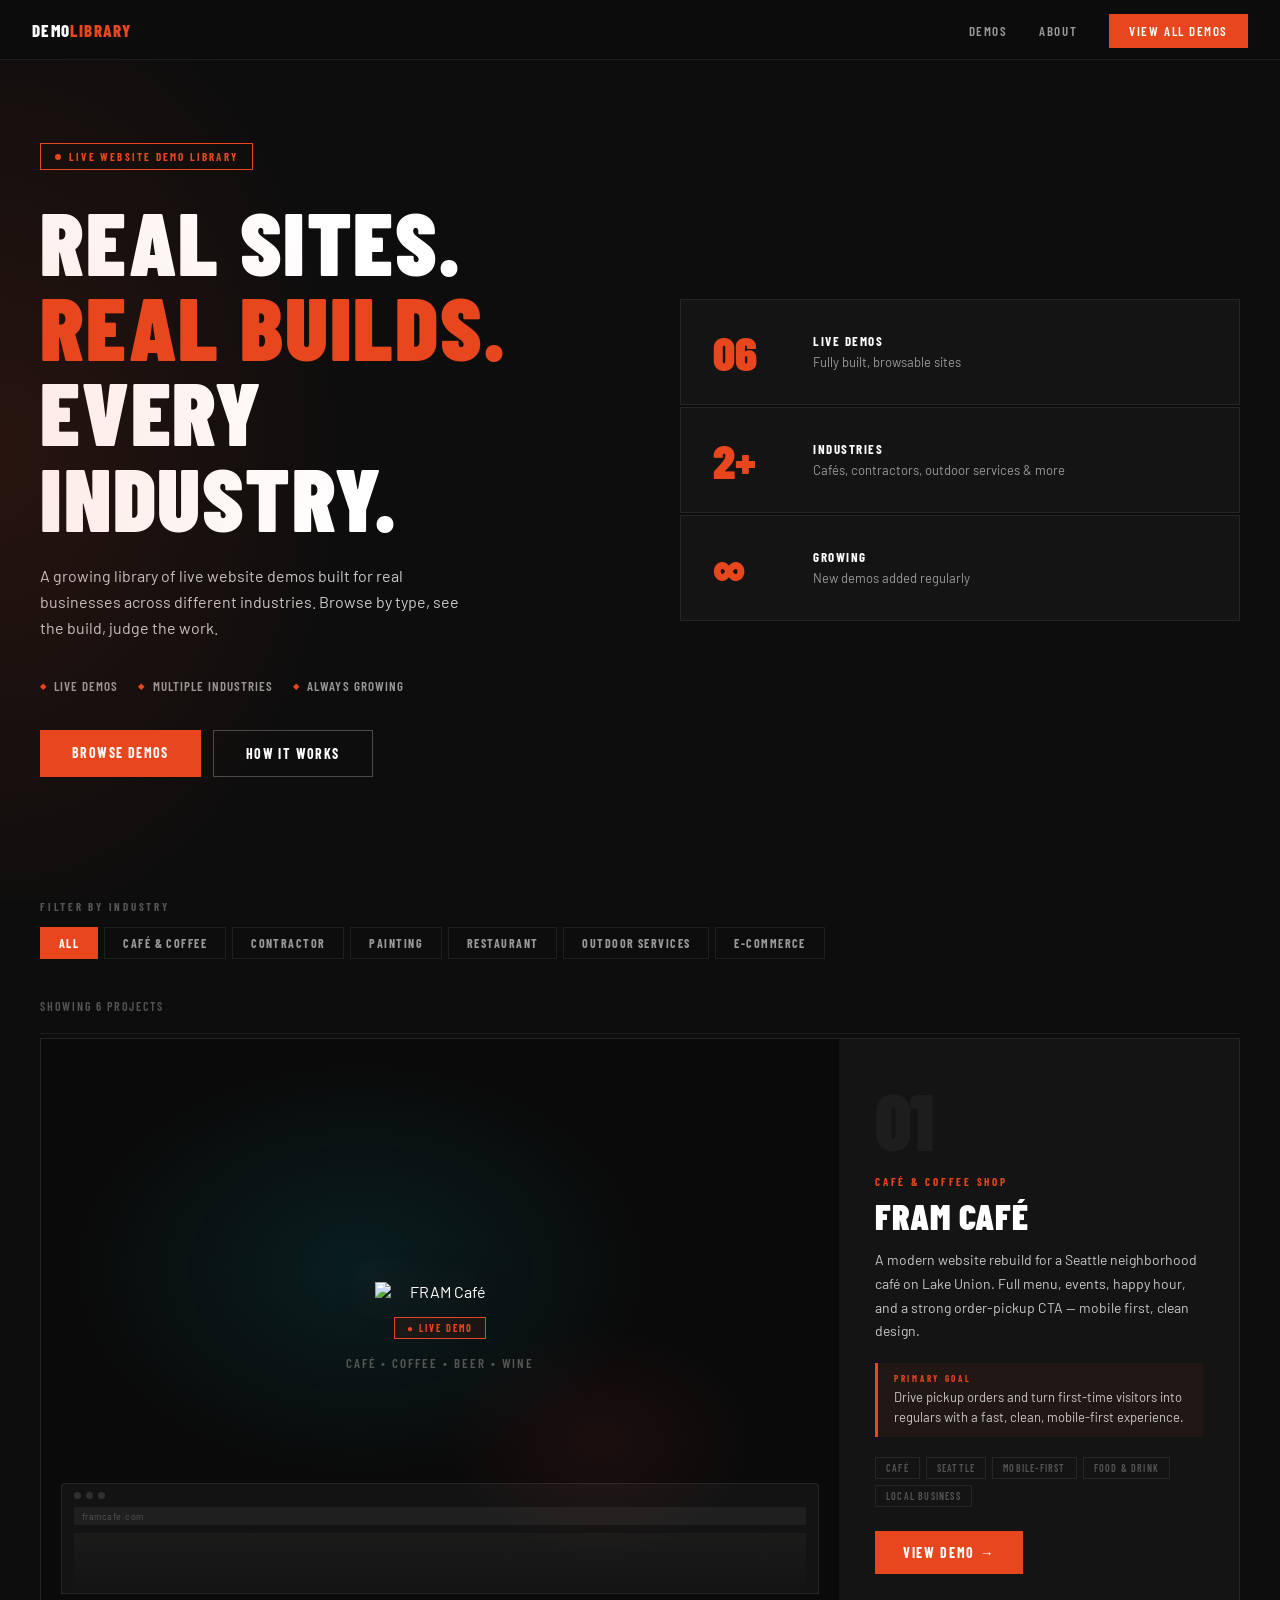
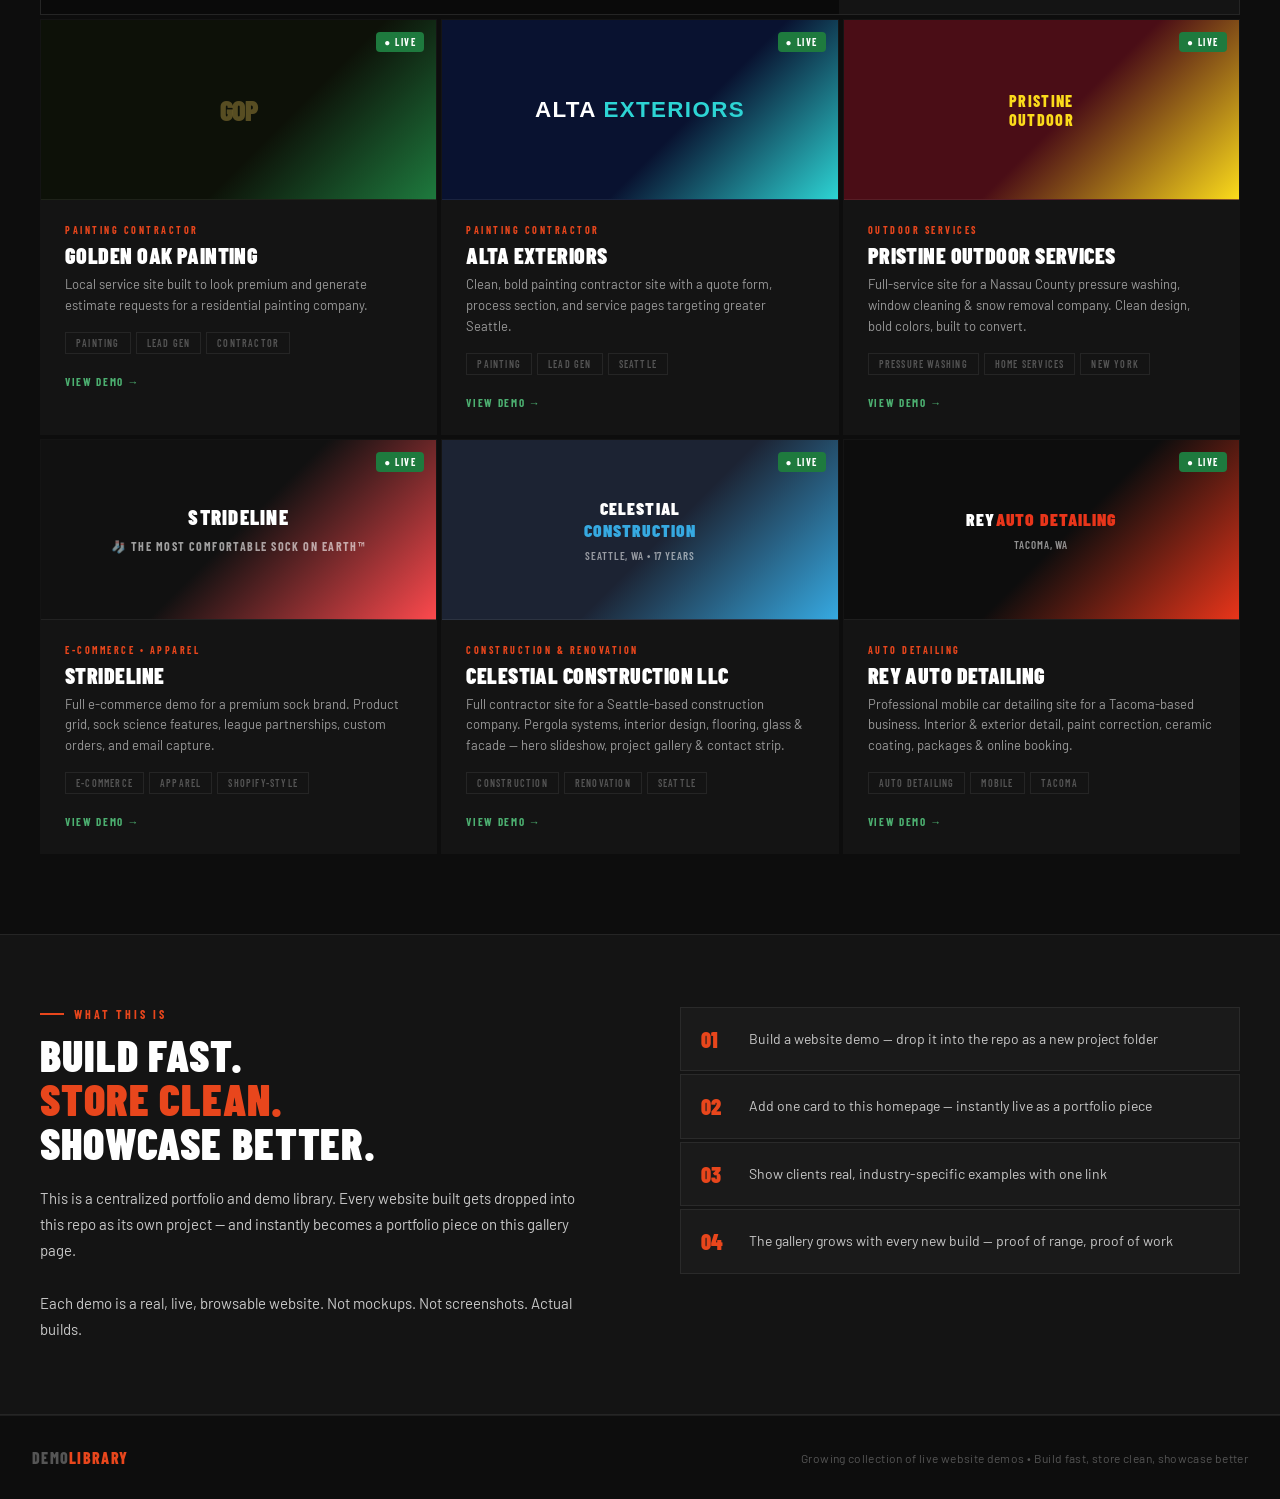
==== commit fd1a8866: "Add Rey Auto Detailing demo and update homepage - Add rey-auto-detailing/index.html with full demo s" ====
--- a/index.html
+++ b/index.html
@@ -872,7 +872,7 @@
       </div>
       <div class="hero-right">
         <div class="hero-stat-block">
-          <div class="hero-stat-num">05</div>
+          <div class="hero-stat-num">06</div>
           <div>
             <p class="hero-stat-label">Live Demos</p>
             <p class="hero-stat-sub">Fully built, browsable sites</p>
@@ -913,7 +913,7 @@
   <!-- DEMOS -->
   <div class="demos-section">
     <div class="demos-header">
-      <span class="demos-count" id="demos-count">Showing 5 projects</span>
+      <span class="demos-count" id="demos-count">Showing 6 projects</span>
     </div>
 
     <!-- FEATURED: FRAM CAFÉ -->
@@ -1054,6 +1054,27 @@
             <span class="tag">Construction</span>
             <span class="tag">Renovation</span>
             <span class="tag">Seattle</span>
+          </div>
+          <span class="demo-card-status" style="color:#4CAF70;">View Demo →</span>
+        </div>
+      </a>
+
+      <!-- Rey Auto Detailing -->
+      <a href="./rey-auto-detailing/index.html" class="demo-card demo-card--live" data-industry="services" style="text-decoration:none;display:block;">
+        <div class="demo-card-thumb" style="background:linear-gradient(135deg,#0d0d0d 55%,#E8351A 100%);position:relative;overflow:hidden;display:flex;align-items:center;justify-content:center;flex-direction:column;gap:8px;">
+          <img src="https://github.com/user-attachments/assets/b514821a-f0c2-4650-89c9-1354dcd60529" alt="Rey Auto Detailing" style="max-width:140px;max-height:80px;object-fit:contain;" onerror="this.style.display='none';this.nextElementSibling.style.display='flex';" />
+          <div style="display:none;font-family:'Barlow Condensed',sans-serif;font-size:1.1rem;font-weight:900;letter-spacing:0.06em;text-transform:uppercase;color:#fff;text-align:center;">REY<br><span style="color:#E8351A">AUTO DETAILING</span></div>
+          <span style="position:absolute;top:12px;right:12px;background:#1E7A3E;color:#fff;font-family:'Barlow Condensed',sans-serif;font-size:10px;font-weight:700;letter-spacing:0.15em;text-transform:uppercase;padding:4px 8px;border-radius:4px;">&#9679; Live</span>
+          <span style="font-size:11px;font-weight:600;letter-spacing:0.08em;text-transform:uppercase;color:rgba(255,255,255,0.55);font-family:'Barlow Condensed',sans-serif;">Tacoma, WA</span>
+        </div>
+        <div class="demo-card-body">
+          <p class="demo-card-type">Auto Detailing</p>
+          <h3 class="demo-card-name">Rey Auto Detailing</h3>
+          <p class="demo-card-desc">Professional mobile car detailing site for a Tacoma-based business. Interior &amp; exterior detail, paint correction, ceramic coating, packages &amp; online booking.</p>
+          <div class="demo-card-tags">
+            <span class="tag">Auto Detailing</span>
+            <span class="tag">Mobile</span>
+            <span class="tag">Tacoma</span>
           </div>
           <span class="demo-card-status" style="color:#4CAF70;">View Demo →</span>
         </div>
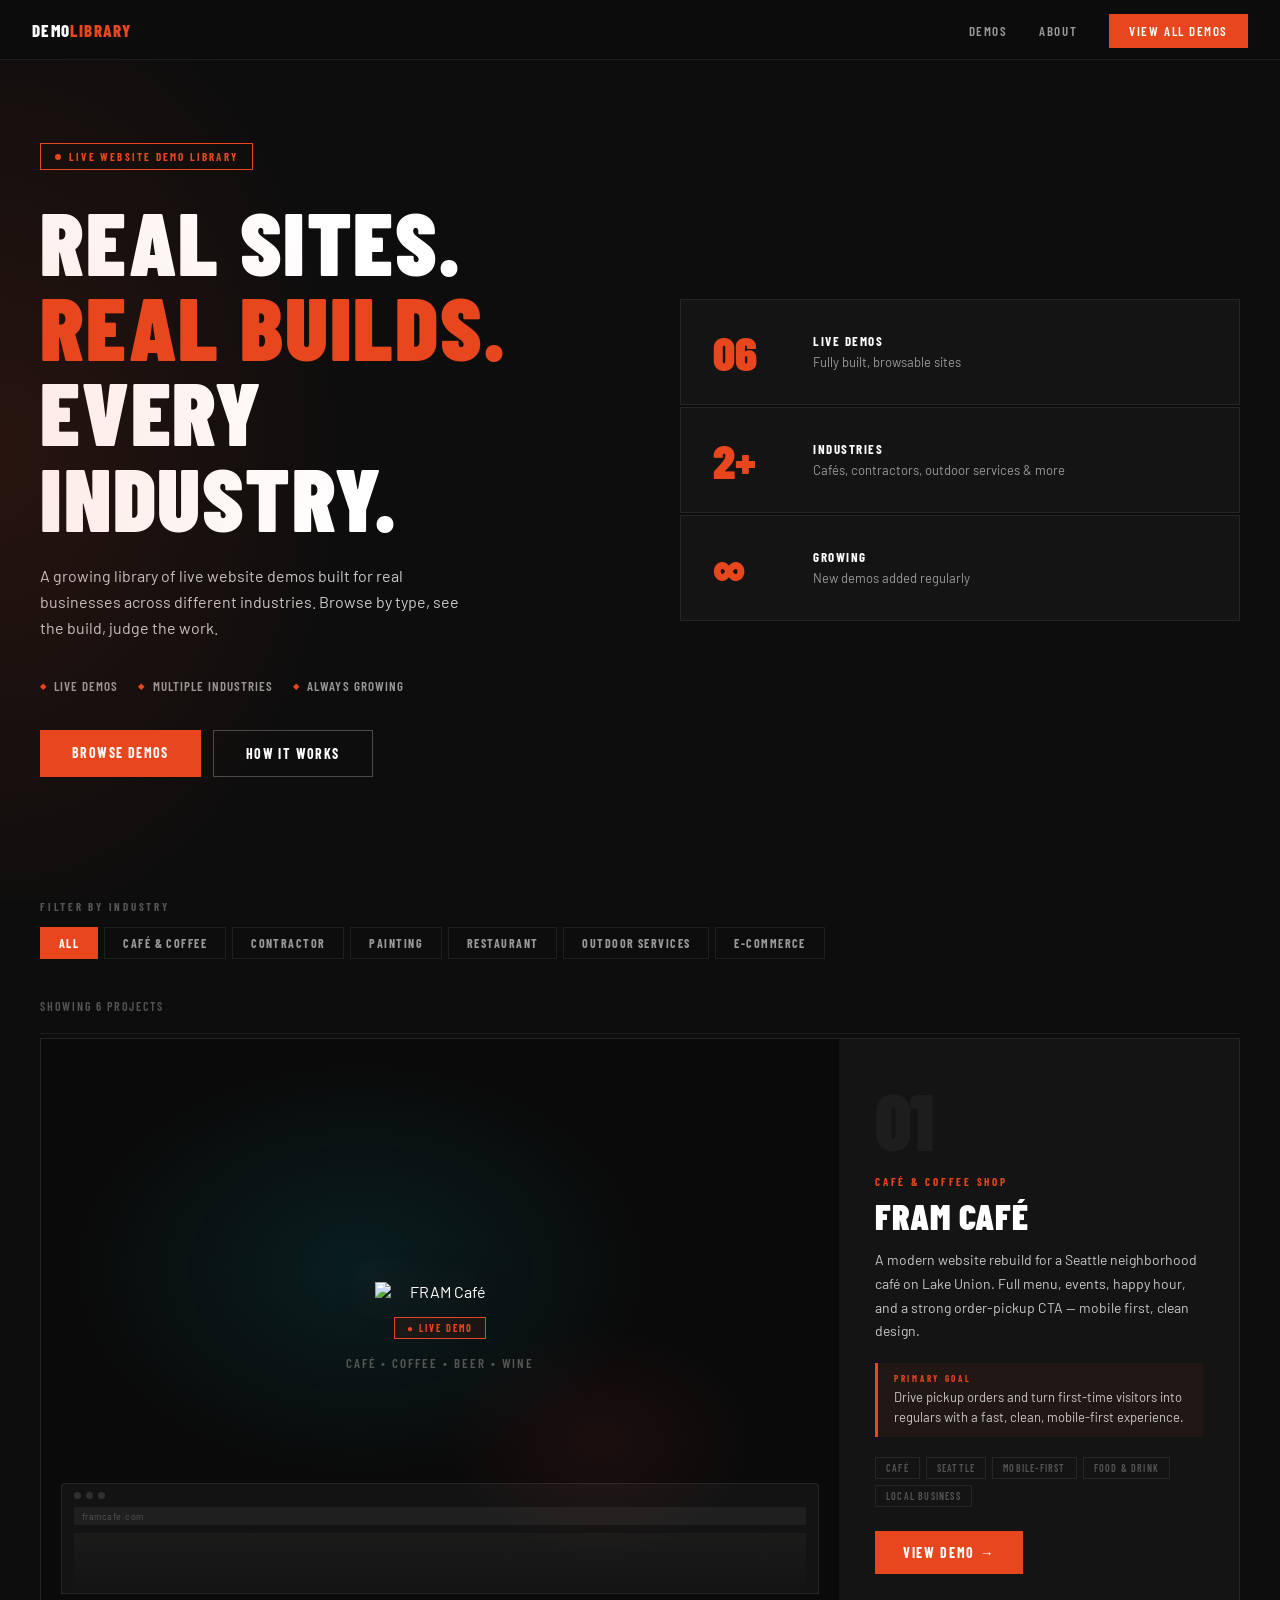
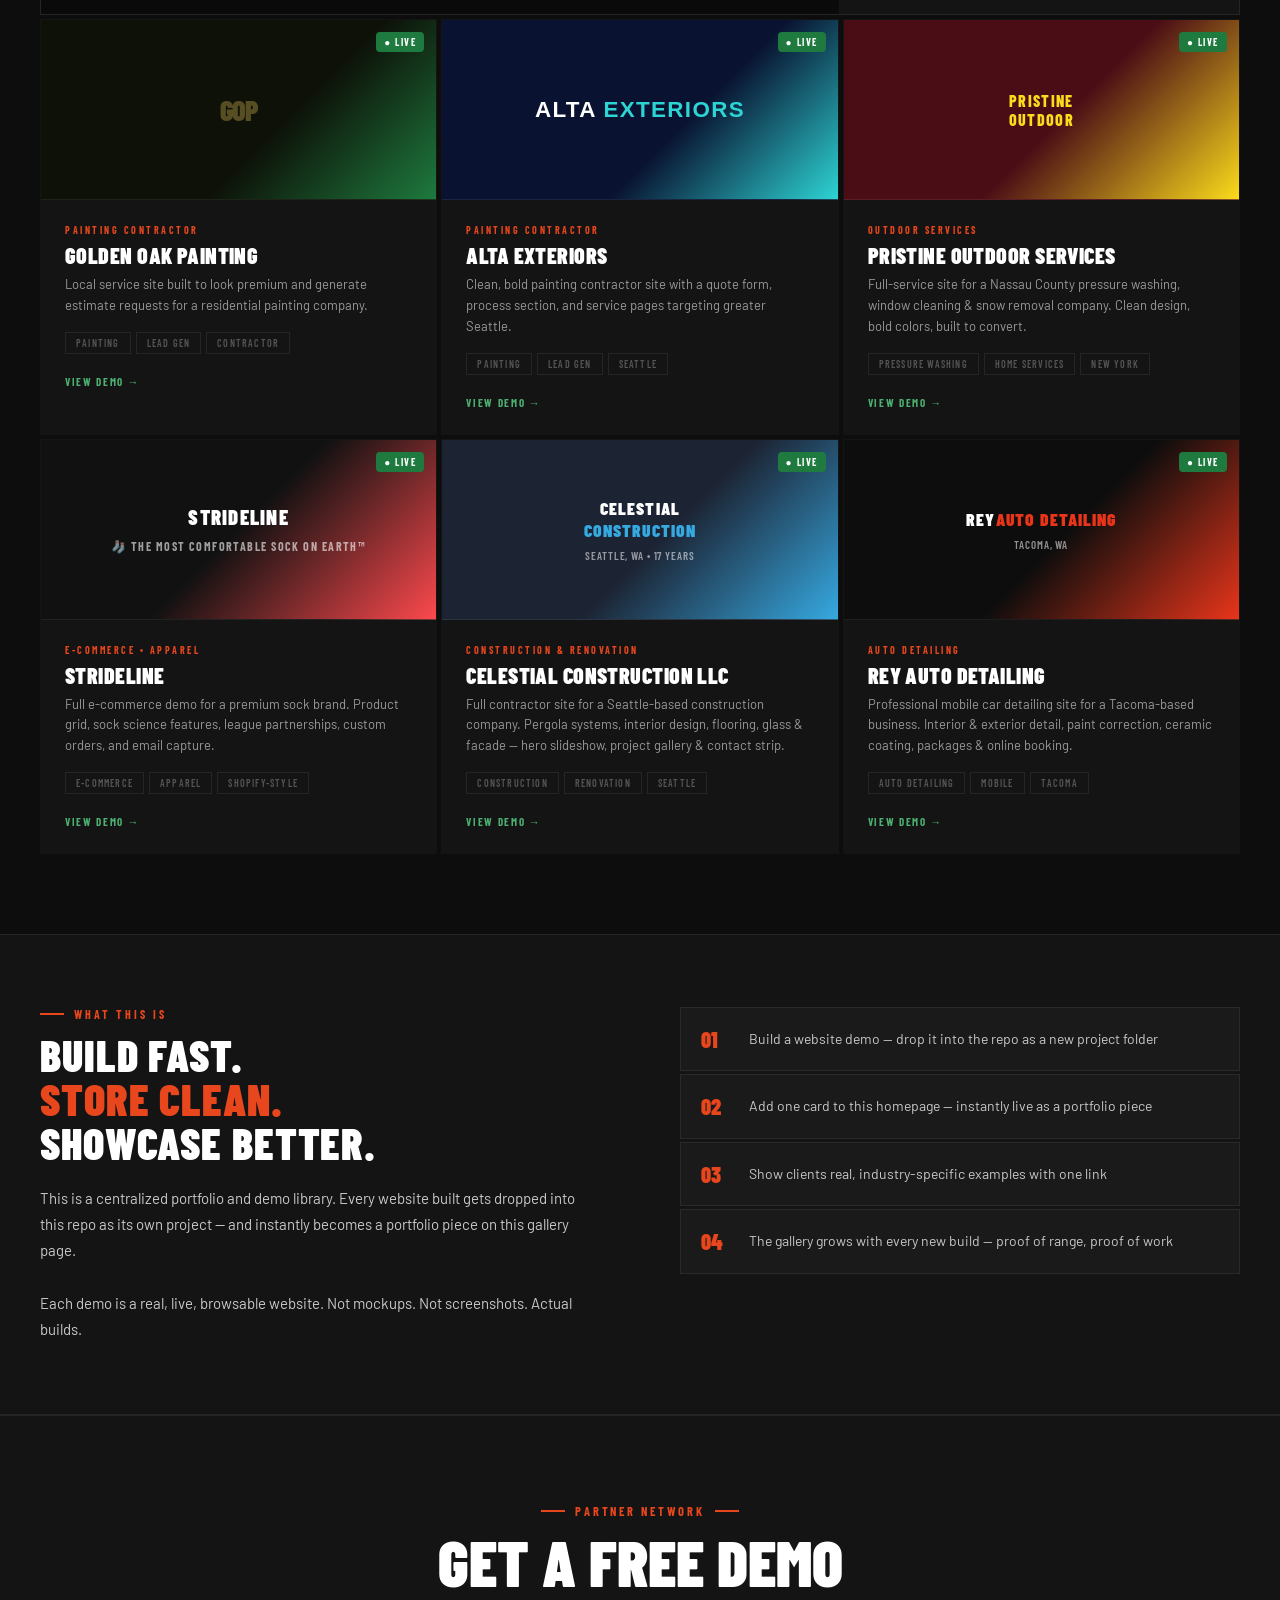
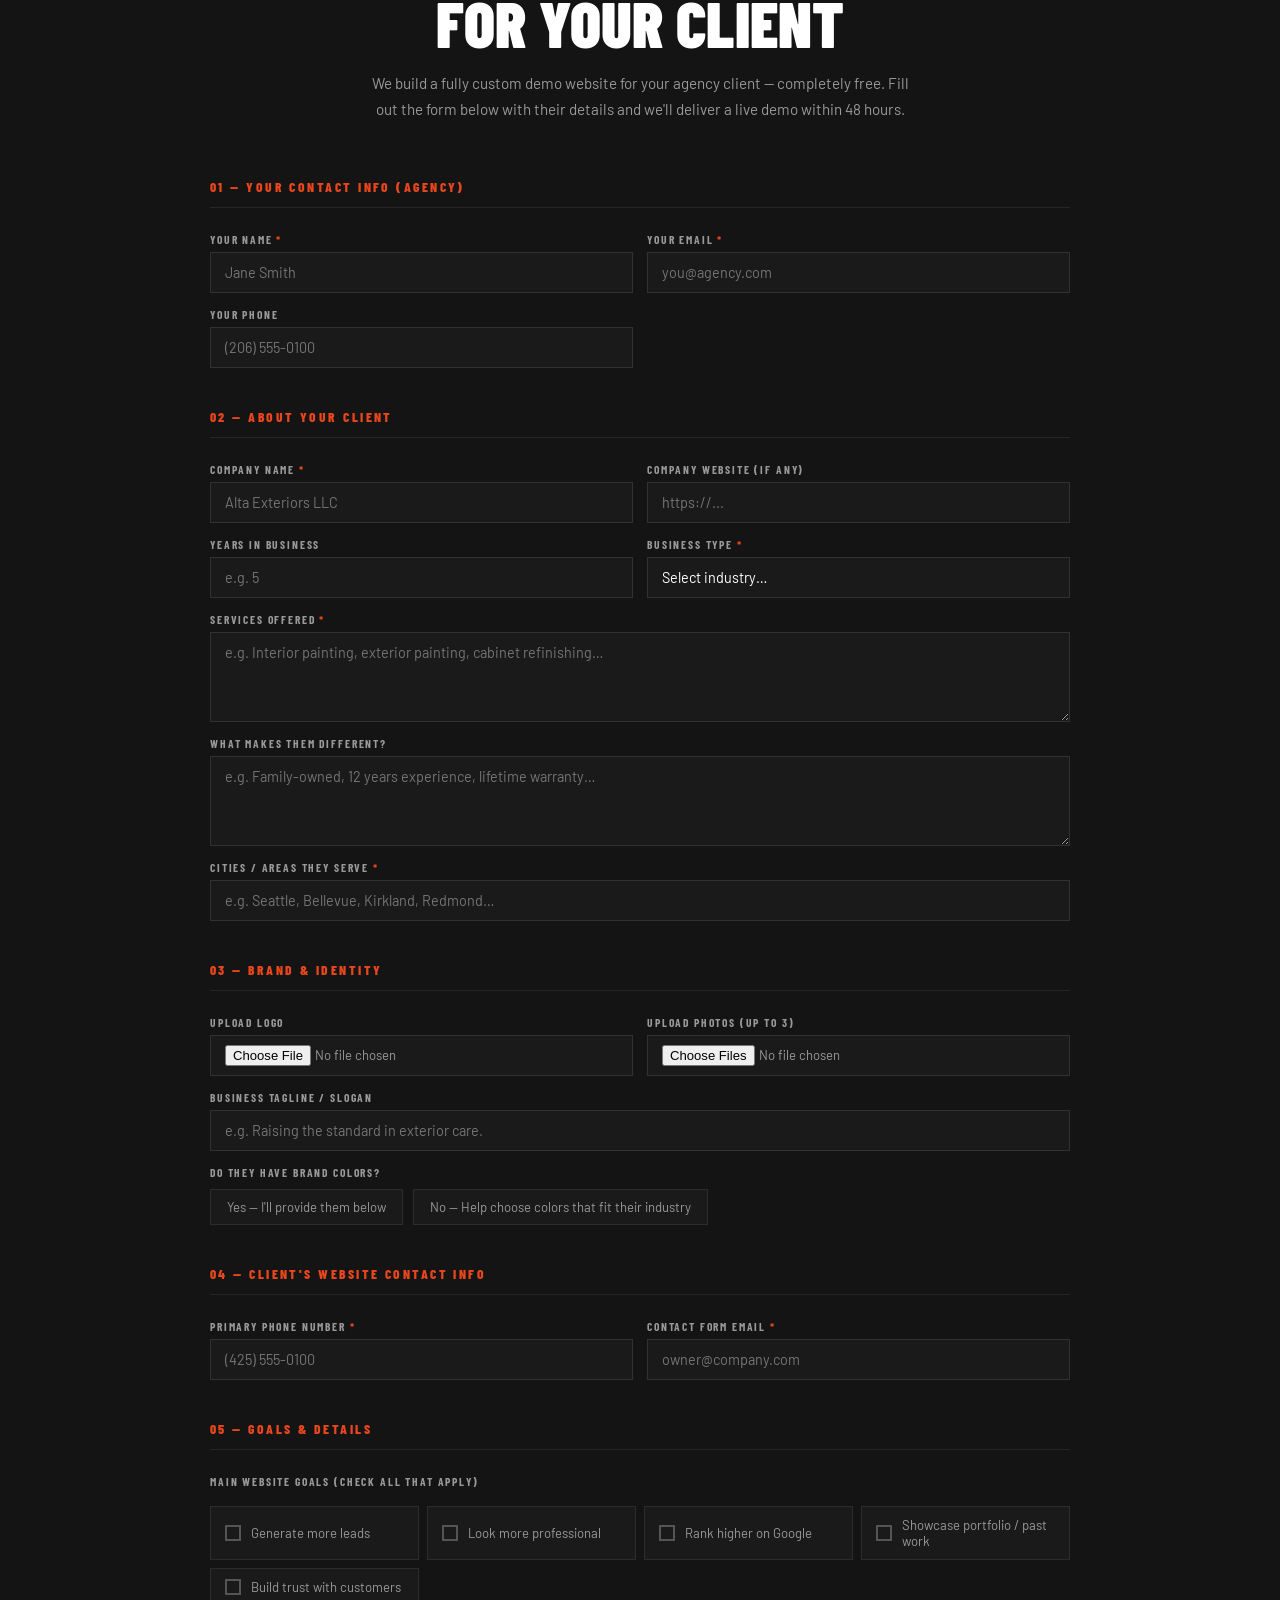
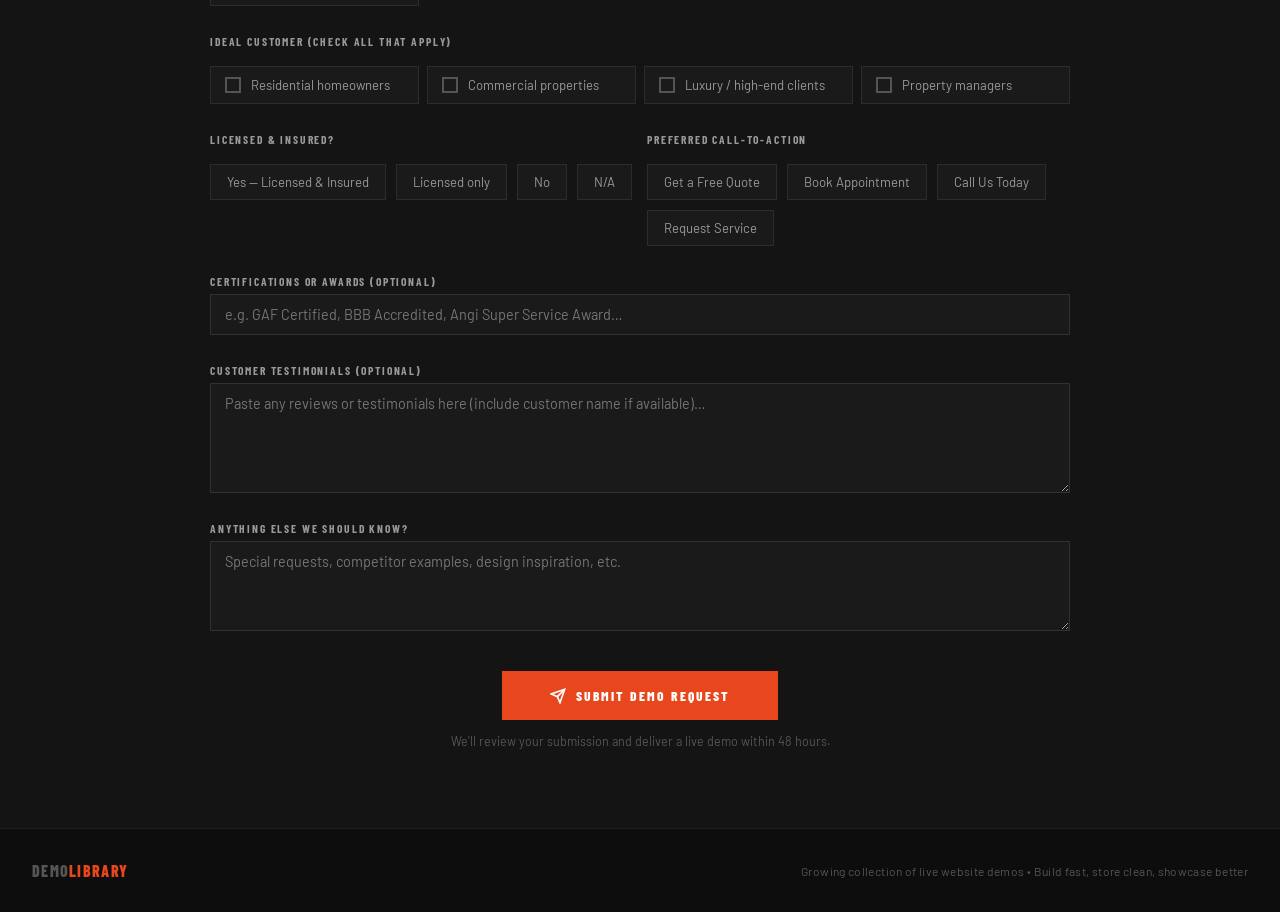
==== commit 4fa84a8b: "Add Partner Network demo request form to homepage - New section above footer: "Get a Free Demo for Y" ====
--- a/index.html
+++ b/index.html
@@ -1115,6 +1115,311 @@
     </div>
   </div>
 
+  <!-- PARTNER NETWORK FORM -->
+  <section id="partner" style="background:var(--surface);border-top:1px solid var(--border);padding:80px 5vw;">
+  <style>
+    #partner .pf-wrap{max-width:860px;margin:0 auto}
+    #partner .pf-hdr{text-align:center;margin-bottom:56px}
+    #partner .pf-eyebrow{font-family:'Barlow Condensed',sans-serif;font-size:.78rem;font-weight:700;letter-spacing:.22em;text-transform:uppercase;color:var(--red);display:inline-flex;align-items:center;gap:10px;margin-bottom:14px}
+    #partner .pf-eyebrow::before,#partner .pf-eyebrow::after{content:'';display:block;width:24px;height:2px;background:var(--red)}
+    #partner .pf-title{font-family:'Barlow Condensed',sans-serif;font-size:clamp(2.4rem,5vw,4rem);font-weight:900;text-transform:uppercase;line-height:.95;color:var(--white);margin-bottom:16px}
+    #partner .pf-sub{font-size:.95rem;color:var(--gray);line-height:1.72;max-width:560px;margin:0 auto}
+    #partner .pf-section{margin-bottom:40px}
+    #partner .pf-section-title{font-family:'Barlow Condensed',sans-serif;font-size:.85rem;font-weight:800;letter-spacing:.18em;text-transform:uppercase;color:var(--red);padding-bottom:12px;border-bottom:1px solid var(--border);margin-bottom:24px}
+    #partner .pf-grid{display:grid;gap:14px}
+    #partner .pf-grid-2{grid-template-columns:1fr 1fr}
+    #partner .pf-grid-3{grid-template-columns:1fr 1fr 1fr}
+    #partner .pf-field{display:flex;flex-direction:column;gap:6px}
+    #partner .pf-field.full{grid-column:1/-1}
+    #partner .pf-label{font-family:'Barlow Condensed',sans-serif;font-size:.72rem;font-weight:700;letter-spacing:.16em;text-transform:uppercase;color:var(--gray)}
+    #partner .pf-label span{color:var(--red)}
+    #partner .pf-input,#partner .pf-select,#partner .pf-textarea{background:var(--surface2);border:1px solid rgba(255,255,255,.1);color:var(--white);font-family:'Barlow',sans-serif;font-size:.9rem;padding:11px 14px;outline:none;width:100%;transition:border-color .2s;appearance:none;-webkit-appearance:none}
+    #partner .pf-input:focus,#partner .pf-select:focus,#partner .pf-textarea:focus{border-color:var(--red)}
+    #partner .pf-select option{background:#1a1a1a}
+    #partner .pf-textarea{resize:vertical;min-height:90px}
+    #partner .pf-input[type="file"]{padding:9px 14px;cursor:pointer;font-size:.82rem;color:var(--gray)}
+    #partner .pf-input[type="color"]{padding:4px 6px;height:42px;cursor:pointer}
+    /* custom checkboxes / radios */
+    #partner .pf-check-grid{display:grid;grid-template-columns:repeat(auto-fill,minmax(200px,1fr));gap:8px;margin-top:4px}
+    #partner .pf-check-item{display:flex;align-items:center;gap:10px;padding:10px 14px;background:var(--surface2);border:1px solid rgba(255,255,255,.08);cursor:pointer;transition:border-color .2s;user-select:none}
+    #partner .pf-check-item:hover{border-color:rgba(232,70,28,.4)}
+    #partner .pf-check-item input{display:none}
+    #partner .pf-check-item input:checked ~ .pf-check-box{background:var(--red);border-color:var(--red)}
+    #partner .pf-check-item input:checked ~ .pf-check-box::after{display:block}
+    #partner .pf-check-item input:checked ~ .pf-check-label{color:var(--white)}
+    #partner .pf-check-box{width:16px;height:16px;border:2px solid rgba(255,255,255,.25);flex-shrink:0;position:relative;transition:all .2s}
+    #partner .pf-check-box::after{content:'';position:absolute;top:2px;left:5px;width:4px;height:8px;border-right:2px solid #fff;border-bottom:2px solid #fff;transform:rotate(45deg);display:none}
+    #partner .pf-check-label{font-size:.82rem;color:var(--gray);transition:color .2s}
+    /* radio pills */
+    #partner .pf-radio-row{display:flex;gap:10px;flex-wrap:wrap;margin-top:4px}
+    #partner .pf-radio-pill{display:flex;align-items:center;gap:8px;padding:9px 16px;background:var(--surface2);border:1px solid rgba(255,255,255,.08);cursor:pointer;transition:all .2s;user-select:none}
+    #partner .pf-radio-pill:hover{border-color:rgba(232,70,28,.4)}
+    #partner .pf-radio-pill input{display:none}
+    #partner .pf-radio-pill input:checked ~ span{color:var(--white)}
+    #partner .pf-radio-pill:has(input:checked){border-color:var(--red);background:rgba(232,70,28,.1)}
+    #partner .pf-radio-pill span{font-size:.82rem;color:var(--gray);transition:color .2s}
+    /* color reveal */
+    #partner .pf-color-reveal{display:none;padding-top:14px}
+    #partner .pf-color-reveal.show{display:block}
+    /* submit */
+    #partner .pf-submit{margin-top:40px;text-align:center}
+    #partner .pf-btn{display:inline-flex;align-items:center;gap:10px;background:var(--red);color:#fff;font-family:'Barlow Condensed',sans-serif;font-size:.85rem;font-weight:800;letter-spacing:.15em;text-transform:uppercase;padding:16px 48px;border:none;cursor:pointer;transition:background .2s,transform .15s}
+    #partner .pf-btn:hover{background:var(--red-dark);transform:translateY(-1px)}
+    #partner .pf-success{display:none;text-align:center;padding:32px;background:rgba(30,122,62,.12);border:1px solid rgba(30,122,62,.3)}
+    #partner .pf-success h3{font-family:'Barlow Condensed',sans-serif;font-size:1.8rem;font-weight:900;text-transform:uppercase;color:#4CAF70;margin-bottom:8px}
+    #partner .pf-success p{font-size:.9rem;color:var(--gray)}
+    @media(max-width:680px){
+      #partner .pf-grid-2,#partner .pf-grid-3{grid-template-columns:1fr}
+      #partner .pf-check-grid{grid-template-columns:1fr 1fr}
+    }
+    @media(max-width:420px){
+      #partner .pf-check-grid{grid-template-columns:1fr}
+    }
+  </style>
+  <div class="pf-wrap">
+    <div class="pf-hdr">
+      <div class="pf-eyebrow">Partner Network</div>
+      <h2 class="pf-title">Get a Free Demo<br>for Your Client</h2>
+      <p class="pf-sub">We build a fully custom demo website for your agency client — completely free. Fill out the form below with their details and we'll deliver a live demo within 48 hours.</p>
+    </div>
+
+    <div id="pfSuccess" class="pf-success">
+      <h3>&#10003; Demo Request Received!</h3>
+      <p>We'll review your submission and have a live demo ready within 48 hours. Check your email for updates.</p>
+    </div>
+
+    <form action="https://api.web3forms.com/submit" method="POST" enctype="multipart/form-data" id="partnerForm">
+      <input type="hidden" name="access_key" value="dd5d5604-811f-4cc9-b97b-68a57d6fa20c">
+      <input type="hidden" name="subject" value="New Partner Demo Request — ContractorArsenal Demo Library">
+
+      <!-- 1. YOUR CONTACT INFO -->
+      <div class="pf-section">
+        <div class="pf-section-title">01 — Your Contact Info (Agency)</div>
+        <div class="pf-grid pf-grid-2">
+          <div class="pf-field">
+            <label class="pf-label">Your Name <span>*</span></label>
+            <input type="text" name="agency_name" class="pf-input" placeholder="Jane Smith" required/>
+          </div>
+          <div class="pf-field">
+            <label class="pf-label">Your Email <span>*</span></label>
+            <input type="email" name="agency_email" class="pf-input" placeholder="you@agency.com" required/>
+          </div>
+          <div class="pf-field">
+            <label class="pf-label">Your Phone</label>
+            <input type="tel" name="agency_phone" class="pf-input" placeholder="(206) 555-0100"/>
+          </div>
+        </div>
+      </div>
+
+      <!-- 2. CLIENT INFO -->
+      <div class="pf-section">
+        <div class="pf-section-title">02 — About Your Client</div>
+        <div class="pf-grid pf-grid-2">
+          <div class="pf-field">
+            <label class="pf-label">Company Name <span>*</span></label>
+            <input type="text" name="company_name" class="pf-input" placeholder="Alta Exteriors LLC" required/>
+          </div>
+          <div class="pf-field">
+            <label class="pf-label">Company Website (if any)</label>
+            <input type="url" name="company_website" class="pf-input" placeholder="https://..."/>
+          </div>
+          <div class="pf-field">
+            <label class="pf-label">Years in Business</label>
+            <input type="number" name="years_in_business" class="pf-input" placeholder="e.g. 5" min="0" max="100"/>
+          </div>
+          <div class="pf-field">
+            <label class="pf-label">Business Type <span>*</span></label>
+            <select name="business_type" class="pf-select" required>
+              <option value="">Select industry…</option>
+              <option>Painting Contractor</option>
+              <option>Roofing Contractor</option>
+              <option>Landscaping / Lawn Care</option>
+              <option>HVAC</option>
+              <option>Plumbing</option>
+              <option>Electrical</option>
+              <option>Flooring</option>
+              <option>Concrete / Masonry</option>
+              <option>Pool Service / Maintenance</option>
+              <option>Pest Control</option>
+              <option>Tree Service / Arborist</option>
+              <option>Photography / Videography</option>
+              <option>Real Estate Agent</option>
+              <option>Auto Repair / Detailing</option>
+              <option>Personal Training / Fitness</option>
+              <option>Restaurant / Food Service</option>
+              <option>Event Planning</option>
+              <option>Pet Services</option>
+              <option>Hair / Nail Salon</option>
+              <option>Accounting / Tax Services</option>
+              <option>Other</option>
+            </select>
+          </div>
+          <div class="pf-field full">
+            <label class="pf-label">Services Offered <span>*</span></label>
+            <textarea name="services_offered" class="pf-textarea" placeholder="e.g. Interior painting, exterior painting, cabinet refinishing…" required></textarea>
+          </div>
+          <div class="pf-field full">
+            <label class="pf-label">What Makes Them Different?</label>
+            <textarea name="differentiator" class="pf-textarea" placeholder="e.g. Family-owned, 12 years experience, lifetime warranty…"></textarea>
+          </div>
+          <div class="pf-field full">
+            <label class="pf-label">Cities / Areas They Serve <span>*</span></label>
+            <input type="text" name="service_areas" class="pf-input" placeholder="e.g. Seattle, Bellevue, Kirkland, Redmond…" required/>
+          </div>
+        </div>
+      </div>
+
+      <!-- 3. BRAND & IDENTITY -->
+      <div class="pf-section">
+        <div class="pf-section-title">03 — Brand &amp; Identity</div>
+        <div class="pf-grid pf-grid-2">
+          <div class="pf-field">
+            <label class="pf-label">Upload Logo</label>
+            <input type="file" name="logo" class="pf-input" accept="image/*"/>
+          </div>
+          <div class="pf-field">
+            <label class="pf-label">Upload Photos (up to 3)</label>
+            <input type="file" name="photos" class="pf-input" accept="image/*" multiple/>
+          </div>
+          <div class="pf-field full">
+            <label class="pf-label">Business Tagline / Slogan</label>
+            <input type="text" name="tagline" class="pf-input" placeholder="e.g. Raising the standard in exterior care."/>
+          </div>
+          <div class="pf-field full">
+            <label class="pf-label">Do They Have Brand Colors?</label>
+            <div class="pf-radio-row" id="colorRadioRow">
+              <label class="pf-radio-pill">
+                <input type="radio" name="has_colors" value="yes" onchange="document.getElementById('colorReveal').classList.add('show')"/>
+                <span>Yes — I'll provide them below</span>
+              </label>
+              <label class="pf-radio-pill">
+                <input type="radio" name="has_colors" value="no" onchange="document.getElementById('colorReveal').classList.remove('show')"/>
+                <span>No — Help choose colors that fit their industry</span>
+              </label>
+            </div>
+            <div id="colorReveal" class="pf-color-reveal">
+              <div class="pf-grid pf-grid-2" style="margin-top:0;">
+                <div class="pf-field">
+                  <label class="pf-label">Primary Brand Color</label>
+                  <div style="display:flex;gap:8px;align-items:center;">
+                    <input type="color" name="primary_color" class="pf-input" value="#e8461c" style="width:50px;padding:4px 6px;height:42px;flex-shrink:0;"/>
+                    <input type="text" name="primary_color_hex" class="pf-input" placeholder="#e8461c"/>
+                  </div>
+                </div>
+                <div class="pf-field">
+                  <label class="pf-label">Secondary Brand Color</label>
+                  <div style="display:flex;gap:8px;align-items:center;">
+                    <input type="color" name="secondary_color" class="pf-input" value="#1a1a1a" style="width:50px;padding:4px 6px;height:42px;flex-shrink:0;"/>
+                    <input type="text" name="secondary_color_hex" class="pf-input" placeholder="#1a1a1a"/>
+                  </div>
+                </div>
+              </div>
+            </div>
+          </div>
+        </div>
+      </div>
+
+      <!-- 4. WEBSITE CONTACT INFO -->
+      <div class="pf-section">
+        <div class="pf-section-title">04 — Client's Website Contact Info</div>
+        <div class="pf-grid pf-grid-2">
+          <div class="pf-field">
+            <label class="pf-label">Primary Phone Number <span>*</span></label>
+            <input type="tel" name="client_phone" class="pf-input" placeholder="(425) 555-0100" required/>
+          </div>
+          <div class="pf-field">
+            <label class="pf-label">Contact Form Email <span>*</span></label>
+            <input type="email" name="client_email" class="pf-input" placeholder="owner@company.com" required/>
+          </div>
+        </div>
+      </div>
+
+      <!-- 5. GOALS & DETAILS -->
+      <div class="pf-section">
+        <div class="pf-section-title">05 — Goals &amp; Details</div>
+        <div class="pf-grid" style="gap:28px;">
+
+          <div class="pf-field">
+            <label class="pf-label" style="margin-bottom:8px;">Main Website Goals (check all that apply)</label>
+            <div class="pf-check-grid">
+              <label class="pf-check-item"><input type="checkbox" name="goals[]" value="Generate more leads"/><div class="pf-check-box"></div><span class="pf-check-label">Generate more leads</span></label>
+              <label class="pf-check-item"><input type="checkbox" name="goals[]" value="Look more professional"/><div class="pf-check-box"></div><span class="pf-check-label">Look more professional</span></label>
+              <label class="pf-check-item"><input type="checkbox" name="goals[]" value="Rank higher on Google"/><div class="pf-check-box"></div><span class="pf-check-label">Rank higher on Google</span></label>
+              <label class="pf-check-item"><input type="checkbox" name="goals[]" value="Showcase portfolio"/><div class="pf-check-box"></div><span class="pf-check-label">Showcase portfolio / past work</span></label>
+              <label class="pf-check-item"><input type="checkbox" name="goals[]" value="Build trust"/><div class="pf-check-box"></div><span class="pf-check-label">Build trust with customers</span></label>
+            </div>
+          </div>
+
+          <div class="pf-field">
+            <label class="pf-label" style="margin-bottom:8px;">Ideal Customer (check all that apply)</label>
+            <div class="pf-check-grid">
+              <label class="pf-check-item"><input type="checkbox" name="customers[]" value="Residential homeowners"/><div class="pf-check-box"></div><span class="pf-check-label">Residential homeowners</span></label>
+              <label class="pf-check-item"><input type="checkbox" name="customers[]" value="Commercial properties"/><div class="pf-check-box"></div><span class="pf-check-label">Commercial properties</span></label>
+              <label class="pf-check-item"><input type="checkbox" name="customers[]" value="Luxury / high-end clients"/><div class="pf-check-box"></div><span class="pf-check-label">Luxury / high-end clients</span></label>
+              <label class="pf-check-item"><input type="checkbox" name="customers[]" value="Property managers"/><div class="pf-check-box"></div><span class="pf-check-label">Property managers</span></label>
+            </div>
+          </div>
+
+          <div class="pf-grid pf-grid-2">
+            <div class="pf-field">
+              <label class="pf-label" style="margin-bottom:8px;">Licensed &amp; Insured?</label>
+              <div class="pf-radio-row">
+                <label class="pf-radio-pill"><input type="radio" name="licensed" value="Yes — Licensed & Insured"/><span>Yes — Licensed &amp; Insured</span></label>
+                <label class="pf-radio-pill"><input type="radio" name="licensed" value="Licensed only"/><span>Licensed only</span></label>
+                <label class="pf-radio-pill"><input type="radio" name="licensed" value="No"/><span>No</span></label>
+                <label class="pf-radio-pill"><input type="radio" name="licensed" value="N/A"/><span>N/A</span></label>
+              </div>
+            </div>
+            <div class="pf-field">
+              <label class="pf-label" style="margin-bottom:8px;">Preferred Call-to-Action</label>
+              <div class="pf-radio-row">
+                <label class="pf-radio-pill"><input type="radio" name="cta" value="Get a Free Quote"/><span>Get a Free Quote</span></label>
+                <label class="pf-radio-pill"><input type="radio" name="cta" value="Book Appointment"/><span>Book Appointment</span></label>
+                <label class="pf-radio-pill"><input type="radio" name="cta" value="Call Us Today"/><span>Call Us Today</span></label>
+                <label class="pf-radio-pill"><input type="radio" name="cta" value="Request Service"/><span>Request Service</span></label>
+              </div>
+            </div>
+          </div>
+
+          <div class="pf-field">
+            <label class="pf-label">Certifications or Awards (optional)</label>
+            <input type="text" name="certifications" class="pf-input" placeholder="e.g. GAF Certified, BBB Accredited, Angi Super Service Award…"/>
+          </div>
+
+          <div class="pf-field">
+            <label class="pf-label">Customer Testimonials (optional)</label>
+            <textarea name="testimonials" class="pf-textarea" style="min-height:110px;" placeholder="Paste any reviews or testimonials here (include customer name if available)…"></textarea>
+          </div>
+
+          <div class="pf-field">
+            <label class="pf-label">Anything Else We Should Know?</label>
+            <textarea name="notes" class="pf-textarea" placeholder="Special requests, competitor examples, design inspiration, etc."></textarea>
+          </div>
+
+        </div>
+      </div>
+
+      <div class="pf-submit">
+        <button type="submit" class="pf-btn" id="pfSubmitBtn">
+          <svg width="16" height="16" viewBox="0 0 24 24" fill="none" stroke="currentColor" stroke-width="2.5"><line x1="22" y1="2" x2="11" y2="13"/><polygon points="22 2 15 22 11 13 2 9 22 2"/></svg>
+          Submit Demo Request
+        </button>
+        <p style="margin-top:14px;font-size:.78rem;color:var(--gray-dim);">We'll review your submission and deliver a live demo within 48 hours.</p>
+      </div>
+
+    </form>
+  </div>
+  <script>
+    document.getElementById('partnerForm').addEventListener('submit', function(e) {
+      // Let Web3Forms handle submission — show success on redirect not needed
+      // But we can show a local success state for demo UX
+      var btn = document.getElementById('pfSubmitBtn');
+      btn.textContent = 'Sending…';
+      btn.disabled = true;
+    });
+  </script>
+  </section>
+
   <!-- FOOTER -->
   <footer>
     <span class="footer-logo">Demo<span>Library</span></span>
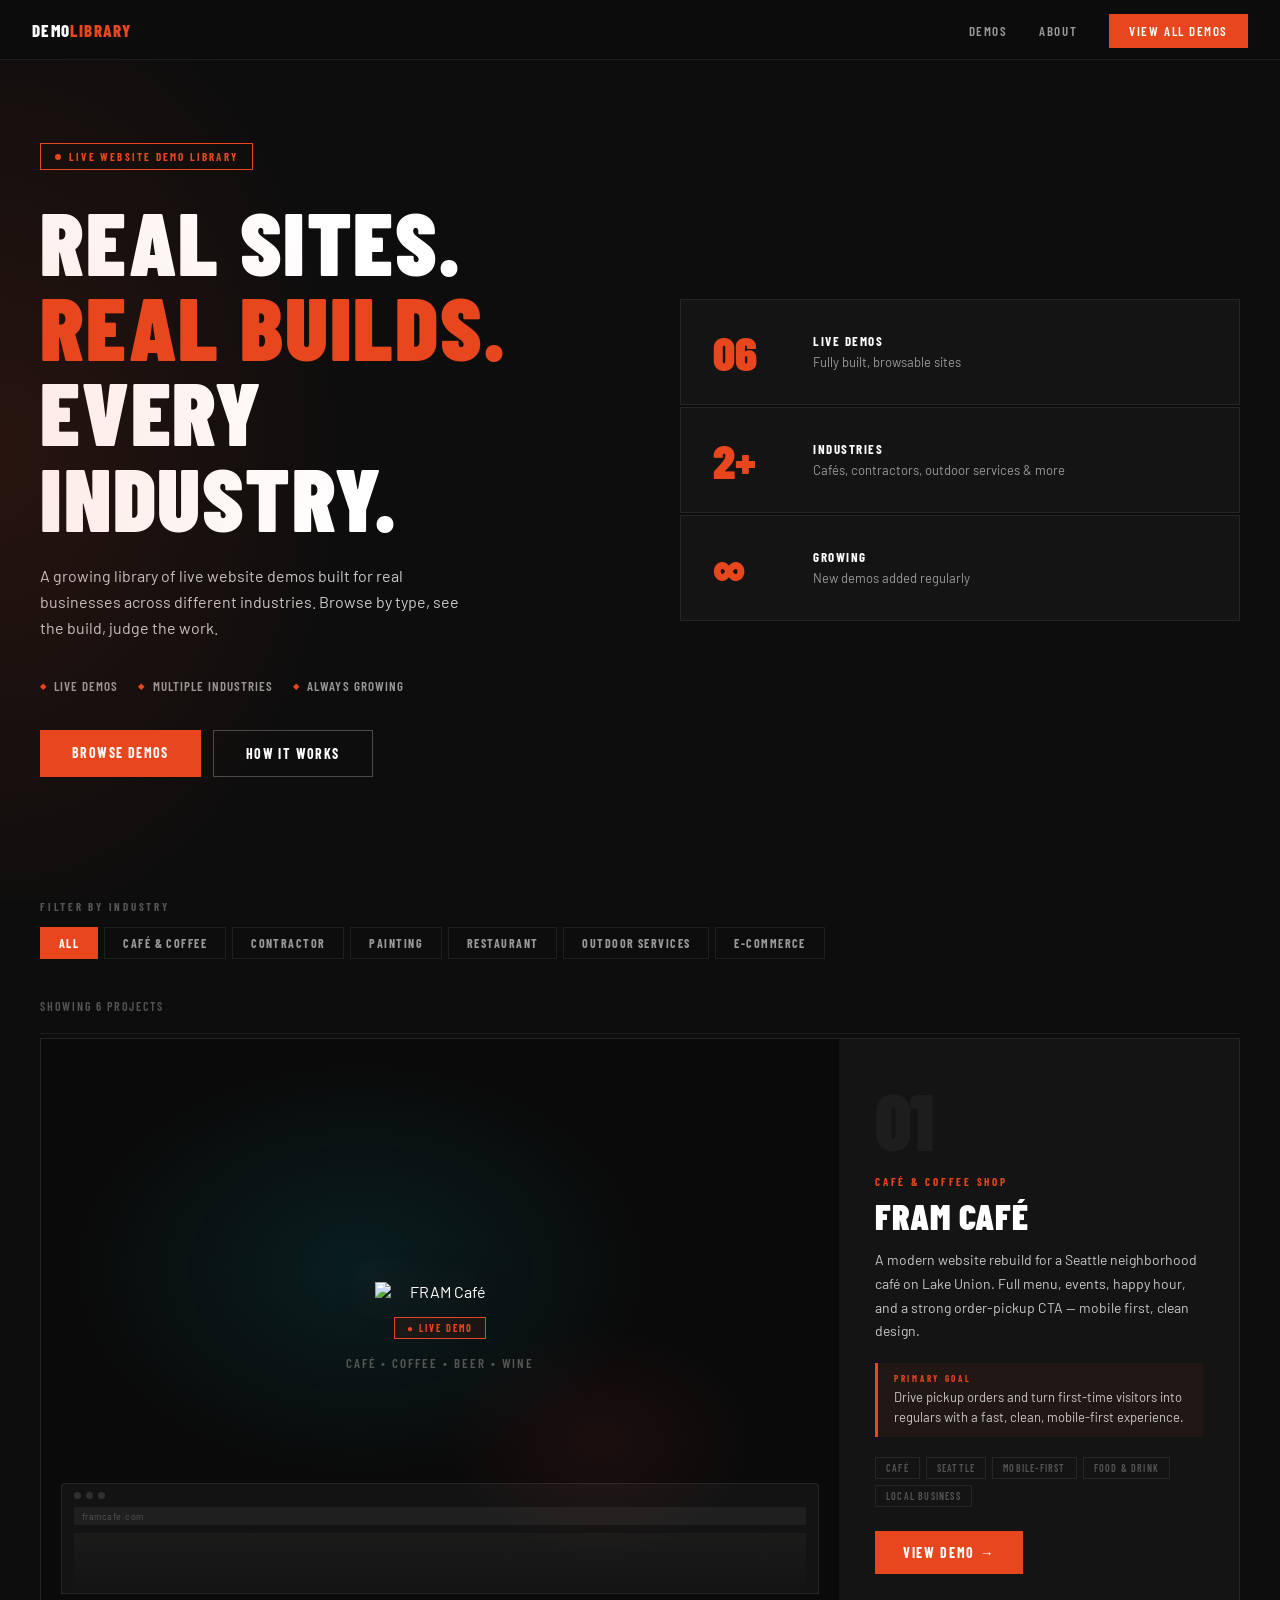
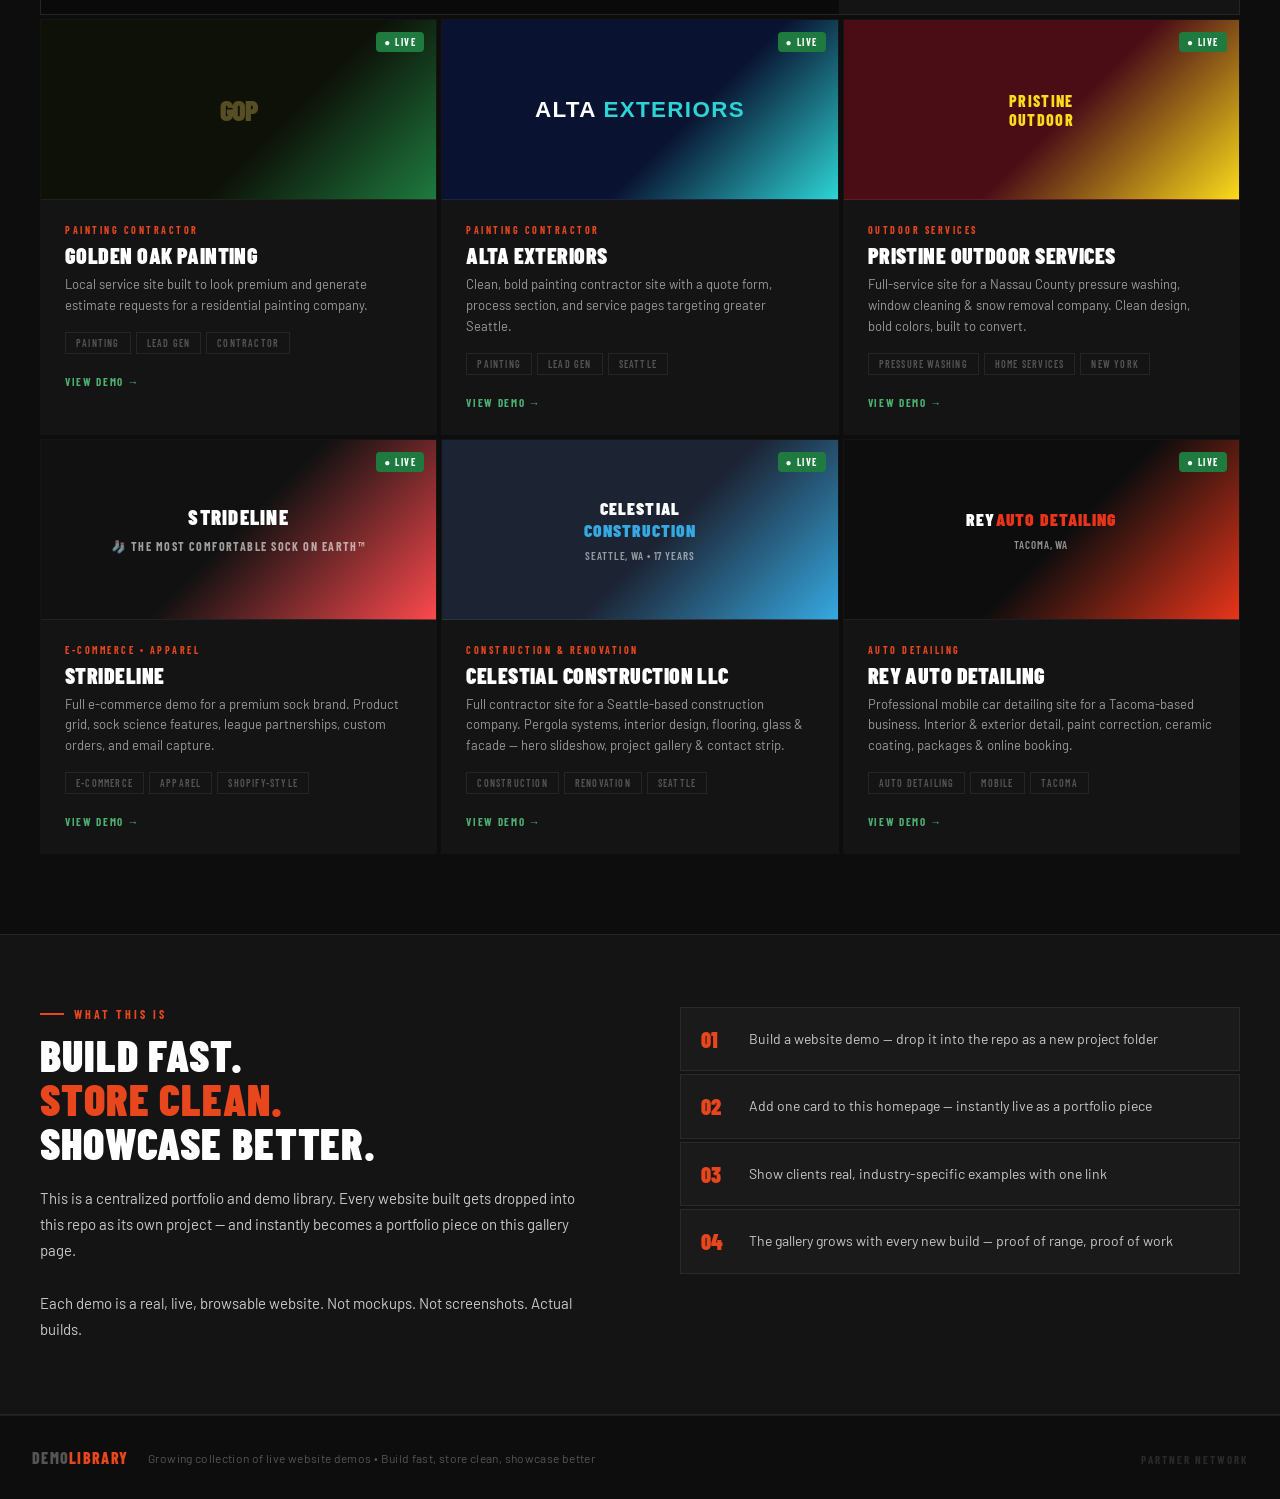
==== commit c7429a55: "Move partner form to /partner/ page, add subtle footer link - Remove partner form section from homep" ====
--- a/index.html
+++ b/index.html
@@ -793,6 +793,23 @@
       color: var(--gray-dim);
       letter-spacing: 0.03em;
     }
+
+    .footer-left { display: flex; align-items: center; gap: 20px; }
+
+    .footer-right { flex-shrink: 0; }
+
+    .footer-partner-link {
+      font-family: 'Barlow Condensed', sans-serif;
+      font-size: 11px;
+      font-weight: 700;
+      letter-spacing: 0.18em;
+      text-transform: uppercase;
+      color: var(--gray-dim);
+      text-decoration: none;
+      opacity: 0.4;
+      transition: opacity 0.2s, color 0.2s;
+    }
+    .footer-partner-link:hover { opacity: 1; color: var(--red); }
 
     /* ─── MOBILE RESPONSIVE ─── */
     @media (max-width: 768px) {
@@ -1115,315 +1132,15 @@
     </div>
   </div>
 
-  <!-- PARTNER NETWORK FORM -->
-  <section id="partner" style="background:var(--surface);border-top:1px solid var(--border);padding:80px 5vw;">
-  <style>
-    #partner .pf-wrap{max-width:860px;margin:0 auto}
-    #partner .pf-hdr{text-align:center;margin-bottom:56px}
-    #partner .pf-eyebrow{font-family:'Barlow Condensed',sans-serif;font-size:.78rem;font-weight:700;letter-spacing:.22em;text-transform:uppercase;color:var(--red);display:inline-flex;align-items:center;gap:10px;margin-bottom:14px}
-    #partner .pf-eyebrow::before,#partner .pf-eyebrow::after{content:'';display:block;width:24px;height:2px;background:var(--red)}
-    #partner .pf-title{font-family:'Barlow Condensed',sans-serif;font-size:clamp(2.4rem,5vw,4rem);font-weight:900;text-transform:uppercase;line-height:.95;color:var(--white);margin-bottom:16px}
-    #partner .pf-sub{font-size:.95rem;color:var(--gray);line-height:1.72;max-width:560px;margin:0 auto}
-    #partner .pf-section{margin-bottom:40px}
-    #partner .pf-section-title{font-family:'Barlow Condensed',sans-serif;font-size:.85rem;font-weight:800;letter-spacing:.18em;text-transform:uppercase;color:var(--red);padding-bottom:12px;border-bottom:1px solid var(--border);margin-bottom:24px}
-    #partner .pf-grid{display:grid;gap:14px}
-    #partner .pf-grid-2{grid-template-columns:1fr 1fr}
-    #partner .pf-grid-3{grid-template-columns:1fr 1fr 1fr}
-    #partner .pf-field{display:flex;flex-direction:column;gap:6px}
-    #partner .pf-field.full{grid-column:1/-1}
-    #partner .pf-label{font-family:'Barlow Condensed',sans-serif;font-size:.72rem;font-weight:700;letter-spacing:.16em;text-transform:uppercase;color:var(--gray)}
-    #partner .pf-label span{color:var(--red)}
-    #partner .pf-input,#partner .pf-select,#partner .pf-textarea{background:var(--surface2);border:1px solid rgba(255,255,255,.1);color:var(--white);font-family:'Barlow',sans-serif;font-size:.9rem;padding:11px 14px;outline:none;width:100%;transition:border-color .2s;appearance:none;-webkit-appearance:none}
-    #partner .pf-input:focus,#partner .pf-select:focus,#partner .pf-textarea:focus{border-color:var(--red)}
-    #partner .pf-select option{background:#1a1a1a}
-    #partner .pf-textarea{resize:vertical;min-height:90px}
-    #partner .pf-input[type="file"]{padding:9px 14px;cursor:pointer;font-size:.82rem;color:var(--gray)}
-    #partner .pf-input[type="color"]{padding:4px 6px;height:42px;cursor:pointer}
-    /* custom checkboxes / radios */
-    #partner .pf-check-grid{display:grid;grid-template-columns:repeat(auto-fill,minmax(200px,1fr));gap:8px;margin-top:4px}
-    #partner .pf-check-item{display:flex;align-items:center;gap:10px;padding:10px 14px;background:var(--surface2);border:1px solid rgba(255,255,255,.08);cursor:pointer;transition:border-color .2s;user-select:none}
-    #partner .pf-check-item:hover{border-color:rgba(232,70,28,.4)}
-    #partner .pf-check-item input{display:none}
-    #partner .pf-check-item input:checked ~ .pf-check-box{background:var(--red);border-color:var(--red)}
-    #partner .pf-check-item input:checked ~ .pf-check-box::after{display:block}
-    #partner .pf-check-item input:checked ~ .pf-check-label{color:var(--white)}
-    #partner .pf-check-box{width:16px;height:16px;border:2px solid rgba(255,255,255,.25);flex-shrink:0;position:relative;transition:all .2s}
-    #partner .pf-check-box::after{content:'';position:absolute;top:2px;left:5px;width:4px;height:8px;border-right:2px solid #fff;border-bottom:2px solid #fff;transform:rotate(45deg);display:none}
-    #partner .pf-check-label{font-size:.82rem;color:var(--gray);transition:color .2s}
-    /* radio pills */
-    #partner .pf-radio-row{display:flex;gap:10px;flex-wrap:wrap;margin-top:4px}
-    #partner .pf-radio-pill{display:flex;align-items:center;gap:8px;padding:9px 16px;background:var(--surface2);border:1px solid rgba(255,255,255,.08);cursor:pointer;transition:all .2s;user-select:none}
-    #partner .pf-radio-pill:hover{border-color:rgba(232,70,28,.4)}
-    #partner .pf-radio-pill input{display:none}
-    #partner .pf-radio-pill input:checked ~ span{color:var(--white)}
-    #partner .pf-radio-pill:has(input:checked){border-color:var(--red);background:rgba(232,70,28,.1)}
-    #partner .pf-radio-pill span{font-size:.82rem;color:var(--gray);transition:color .2s}
-    /* color reveal */
-    #partner .pf-color-reveal{display:none;padding-top:14px}
-    #partner .pf-color-reveal.show{display:block}
-    /* submit */
-    #partner .pf-submit{margin-top:40px;text-align:center}
-    #partner .pf-btn{display:inline-flex;align-items:center;gap:10px;background:var(--red);color:#fff;font-family:'Barlow Condensed',sans-serif;font-size:.85rem;font-weight:800;letter-spacing:.15em;text-transform:uppercase;padding:16px 48px;border:none;cursor:pointer;transition:background .2s,transform .15s}
-    #partner .pf-btn:hover{background:var(--red-dark);transform:translateY(-1px)}
-    #partner .pf-success{display:none;text-align:center;padding:32px;background:rgba(30,122,62,.12);border:1px solid rgba(30,122,62,.3)}
-    #partner .pf-success h3{font-family:'Barlow Condensed',sans-serif;font-size:1.8rem;font-weight:900;text-transform:uppercase;color:#4CAF70;margin-bottom:8px}
-    #partner .pf-success p{font-size:.9rem;color:var(--gray)}
-    @media(max-width:680px){
-      #partner .pf-grid-2,#partner .pf-grid-3{grid-template-columns:1fr}
-      #partner .pf-check-grid{grid-template-columns:1fr 1fr}
-    }
-    @media(max-width:420px){
-      #partner .pf-check-grid{grid-template-columns:1fr}
-    }
-  </style>
-  <div class="pf-wrap">
-    <div class="pf-hdr">
-      <div class="pf-eyebrow">Partner Network</div>
-      <h2 class="pf-title">Get a Free Demo<br>for Your Client</h2>
-      <p class="pf-sub">We build a fully custom demo website for your agency client — completely free. Fill out the form below with their details and we'll deliver a live demo within 48 hours.</p>
-    </div>
-
-    <div id="pfSuccess" class="pf-success">
-      <h3>&#10003; Demo Request Received!</h3>
-      <p>We'll review your submission and have a live demo ready within 48 hours. Check your email for updates.</p>
-    </div>
-
-    <form action="https://api.web3forms.com/submit" method="POST" enctype="multipart/form-data" id="partnerForm">
-      <input type="hidden" name="access_key" value="dd5d5604-811f-4cc9-b97b-68a57d6fa20c">
-      <input type="hidden" name="subject" value="New Partner Demo Request — ContractorArsenal Demo Library">
-
-      <!-- 1. YOUR CONTACT INFO -->
-      <div class="pf-section">
-        <div class="pf-section-title">01 — Your Contact Info (Agency)</div>
-        <div class="pf-grid pf-grid-2">
-          <div class="pf-field">
-            <label class="pf-label">Your Name <span>*</span></label>
-            <input type="text" name="agency_name" class="pf-input" placeholder="Jane Smith" required/>
-          </div>
-          <div class="pf-field">
-            <label class="pf-label">Your Email <span>*</span></label>
-            <input type="email" name="agency_email" class="pf-input" placeholder="you@agency.com" required/>
-          </div>
-          <div class="pf-field">
-            <label class="pf-label">Your Phone</label>
-            <input type="tel" name="agency_phone" class="pf-input" placeholder="(206) 555-0100"/>
-          </div>
-        </div>
-      </div>
-
-      <!-- 2. CLIENT INFO -->
-      <div class="pf-section">
-        <div class="pf-section-title">02 — About Your Client</div>
-        <div class="pf-grid pf-grid-2">
-          <div class="pf-field">
-            <label class="pf-label">Company Name <span>*</span></label>
-            <input type="text" name="company_name" class="pf-input" placeholder="Alta Exteriors LLC" required/>
-          </div>
-          <div class="pf-field">
-            <label class="pf-label">Company Website (if any)</label>
-            <input type="url" name="company_website" class="pf-input" placeholder="https://..."/>
-          </div>
-          <div class="pf-field">
-            <label class="pf-label">Years in Business</label>
-            <input type="number" name="years_in_business" class="pf-input" placeholder="e.g. 5" min="0" max="100"/>
-          </div>
-          <div class="pf-field">
-            <label class="pf-label">Business Type <span>*</span></label>
-            <select name="business_type" class="pf-select" required>
-              <option value="">Select industry…</option>
-              <option>Painting Contractor</option>
-              <option>Roofing Contractor</option>
-              <option>Landscaping / Lawn Care</option>
-              <option>HVAC</option>
-              <option>Plumbing</option>
-              <option>Electrical</option>
-              <option>Flooring</option>
-              <option>Concrete / Masonry</option>
-              <option>Pool Service / Maintenance</option>
-              <option>Pest Control</option>
-              <option>Tree Service / Arborist</option>
-              <option>Photography / Videography</option>
-              <option>Real Estate Agent</option>
-              <option>Auto Repair / Detailing</option>
-              <option>Personal Training / Fitness</option>
-              <option>Restaurant / Food Service</option>
-              <option>Event Planning</option>
-              <option>Pet Services</option>
-              <option>Hair / Nail Salon</option>
-              <option>Accounting / Tax Services</option>
-              <option>Other</option>
-            </select>
-          </div>
-          <div class="pf-field full">
-            <label class="pf-label">Services Offered <span>*</span></label>
-            <textarea name="services_offered" class="pf-textarea" placeholder="e.g. Interior painting, exterior painting, cabinet refinishing…" required></textarea>
-          </div>
-          <div class="pf-field full">
-            <label class="pf-label">What Makes Them Different?</label>
-            <textarea name="differentiator" class="pf-textarea" placeholder="e.g. Family-owned, 12 years experience, lifetime warranty…"></textarea>
-          </div>
-          <div class="pf-field full">
-            <label class="pf-label">Cities / Areas They Serve <span>*</span></label>
-            <input type="text" name="service_areas" class="pf-input" placeholder="e.g. Seattle, Bellevue, Kirkland, Redmond…" required/>
-          </div>
-        </div>
-      </div>
-
-      <!-- 3. BRAND & IDENTITY -->
-      <div class="pf-section">
-        <div class="pf-section-title">03 — Brand &amp; Identity</div>
-        <div class="pf-grid pf-grid-2">
-          <div class="pf-field">
-            <label class="pf-label">Upload Logo</label>
-            <input type="file" name="logo" class="pf-input" accept="image/*"/>
-          </div>
-          <div class="pf-field">
-            <label class="pf-label">Upload Photos (up to 3)</label>
-            <input type="file" name="photos" class="pf-input" accept="image/*" multiple/>
-          </div>
-          <div class="pf-field full">
-            <label class="pf-label">Business Tagline / Slogan</label>
-            <input type="text" name="tagline" class="pf-input" placeholder="e.g. Raising the standard in exterior care."/>
-          </div>
-          <div class="pf-field full">
-            <label class="pf-label">Do They Have Brand Colors?</label>
-            <div class="pf-radio-row" id="colorRadioRow">
-              <label class="pf-radio-pill">
-                <input type="radio" name="has_colors" value="yes" onchange="document.getElementById('colorReveal').classList.add('show')"/>
-                <span>Yes — I'll provide them below</span>
-              </label>
-              <label class="pf-radio-pill">
-                <input type="radio" name="has_colors" value="no" onchange="document.getElementById('colorReveal').classList.remove('show')"/>
-                <span>No — Help choose colors that fit their industry</span>
-              </label>
-            </div>
-            <div id="colorReveal" class="pf-color-reveal">
-              <div class="pf-grid pf-grid-2" style="margin-top:0;">
-                <div class="pf-field">
-                  <label class="pf-label">Primary Brand Color</label>
-                  <div style="display:flex;gap:8px;align-items:center;">
-                    <input type="color" name="primary_color" class="pf-input" value="#e8461c" style="width:50px;padding:4px 6px;height:42px;flex-shrink:0;"/>
-                    <input type="text" name="primary_color_hex" class="pf-input" placeholder="#e8461c"/>
-                  </div>
-                </div>
-                <div class="pf-field">
-                  <label class="pf-label">Secondary Brand Color</label>
-                  <div style="display:flex;gap:8px;align-items:center;">
-                    <input type="color" name="secondary_color" class="pf-input" value="#1a1a1a" style="width:50px;padding:4px 6px;height:42px;flex-shrink:0;"/>
-                    <input type="text" name="secondary_color_hex" class="pf-input" placeholder="#1a1a1a"/>
-                  </div>
-                </div>
-              </div>
-            </div>
-          </div>
-        </div>
-      </div>
-
-      <!-- 4. WEBSITE CONTACT INFO -->
-      <div class="pf-section">
-        <div class="pf-section-title">04 — Client's Website Contact Info</div>
-        <div class="pf-grid pf-grid-2">
-          <div class="pf-field">
-            <label class="pf-label">Primary Phone Number <span>*</span></label>
-            <input type="tel" name="client_phone" class="pf-input" placeholder="(425) 555-0100" required/>
-          </div>
-          <div class="pf-field">
-            <label class="pf-label">Contact Form Email <span>*</span></label>
-            <input type="email" name="client_email" class="pf-input" placeholder="owner@company.com" required/>
-          </div>
-        </div>
-      </div>
-
-      <!-- 5. GOALS & DETAILS -->
-      <div class="pf-section">
-        <div class="pf-section-title">05 — Goals &amp; Details</div>
-        <div class="pf-grid" style="gap:28px;">
-
-          <div class="pf-field">
-            <label class="pf-label" style="margin-bottom:8px;">Main Website Goals (check all that apply)</label>
-            <div class="pf-check-grid">
-              <label class="pf-check-item"><input type="checkbox" name="goals[]" value="Generate more leads"/><div class="pf-check-box"></div><span class="pf-check-label">Generate more leads</span></label>
-              <label class="pf-check-item"><input type="checkbox" name="goals[]" value="Look more professional"/><div class="pf-check-box"></div><span class="pf-check-label">Look more professional</span></label>
-              <label class="pf-check-item"><input type="checkbox" name="goals[]" value="Rank higher on Google"/><div class="pf-check-box"></div><span class="pf-check-label">Rank higher on Google</span></label>
-              <label class="pf-check-item"><input type="checkbox" name="goals[]" value="Showcase portfolio"/><div class="pf-check-box"></div><span class="pf-check-label">Showcase portfolio / past work</span></label>
-              <label class="pf-check-item"><input type="checkbox" name="goals[]" value="Build trust"/><div class="pf-check-box"></div><span class="pf-check-label">Build trust with customers</span></label>
-            </div>
-          </div>
-
-          <div class="pf-field">
-            <label class="pf-label" style="margin-bottom:8px;">Ideal Customer (check all that apply)</label>
-            <div class="pf-check-grid">
-              <label class="pf-check-item"><input type="checkbox" name="customers[]" value="Residential homeowners"/><div class="pf-check-box"></div><span class="pf-check-label">Residential homeowners</span></label>
-              <label class="pf-check-item"><input type="checkbox" name="customers[]" value="Commercial properties"/><div class="pf-check-box"></div><span class="pf-check-label">Commercial properties</span></label>
-              <label class="pf-check-item"><input type="checkbox" name="customers[]" value="Luxury / high-end clients"/><div class="pf-check-box"></div><span class="pf-check-label">Luxury / high-end clients</span></label>
-              <label class="pf-check-item"><input type="checkbox" name="customers[]" value="Property managers"/><div class="pf-check-box"></div><span class="pf-check-label">Property managers</span></label>
-            </div>
-          </div>
-
-          <div class="pf-grid pf-grid-2">
-            <div class="pf-field">
-              <label class="pf-label" style="margin-bottom:8px;">Licensed &amp; Insured?</label>
-              <div class="pf-radio-row">
-                <label class="pf-radio-pill"><input type="radio" name="licensed" value="Yes — Licensed & Insured"/><span>Yes — Licensed &amp; Insured</span></label>
-                <label class="pf-radio-pill"><input type="radio" name="licensed" value="Licensed only"/><span>Licensed only</span></label>
-                <label class="pf-radio-pill"><input type="radio" name="licensed" value="No"/><span>No</span></label>
-                <label class="pf-radio-pill"><input type="radio" name="licensed" value="N/A"/><span>N/A</span></label>
-              </div>
-            </div>
-            <div class="pf-field">
-              <label class="pf-label" style="margin-bottom:8px;">Preferred Call-to-Action</label>
-              <div class="pf-radio-row">
-                <label class="pf-radio-pill"><input type="radio" name="cta" value="Get a Free Quote"/><span>Get a Free Quote</span></label>
-                <label class="pf-radio-pill"><input type="radio" name="cta" value="Book Appointment"/><span>Book Appointment</span></label>
-                <label class="pf-radio-pill"><input type="radio" name="cta" value="Call Us Today"/><span>Call Us Today</span></label>
-                <label class="pf-radio-pill"><input type="radio" name="cta" value="Request Service"/><span>Request Service</span></label>
-              </div>
-            </div>
-          </div>
-
-          <div class="pf-field">
-            <label class="pf-label">Certifications or Awards (optional)</label>
-            <input type="text" name="certifications" class="pf-input" placeholder="e.g. GAF Certified, BBB Accredited, Angi Super Service Award…"/>
-          </div>
-
-          <div class="pf-field">
-            <label class="pf-label">Customer Testimonials (optional)</label>
-            <textarea name="testimonials" class="pf-textarea" style="min-height:110px;" placeholder="Paste any reviews or testimonials here (include customer name if available)…"></textarea>
-          </div>
-
-          <div class="pf-field">
-            <label class="pf-label">Anything Else We Should Know?</label>
-            <textarea name="notes" class="pf-textarea" placeholder="Special requests, competitor examples, design inspiration, etc."></textarea>
-          </div>
-
-        </div>
-      </div>
-
-      <div class="pf-submit">
-        <button type="submit" class="pf-btn" id="pfSubmitBtn">
-          <svg width="16" height="16" viewBox="0 0 24 24" fill="none" stroke="currentColor" stroke-width="2.5"><line x1="22" y1="2" x2="11" y2="13"/><polygon points="22 2 15 22 11 13 2 9 22 2"/></svg>
-          Submit Demo Request
-        </button>
-        <p style="margin-top:14px;font-size:.78rem;color:var(--gray-dim);">We'll review your submission and deliver a live demo within 48 hours.</p>
-      </div>
-
-    </form>
-  </div>
-  <script>
-    document.getElementById('partnerForm').addEventListener('submit', function(e) {
-      // Let Web3Forms handle submission — show success on redirect not needed
-      // But we can show a local success state for demo UX
-      var btn = document.getElementById('pfSubmitBtn');
-      btn.textContent = 'Sending…';
-      btn.disabled = true;
-    });
-  </script>
-  </section>
-
   <!-- FOOTER -->
   <footer>
-    <span class="footer-logo">Demo<span>Library</span></span>
-    <span class="footer-copy">Growing collection of live website demos &bull; Build fast, store clean, showcase better</span>
+    <div class="footer-left">
+      <span class="footer-logo">Demo<span>Library</span></span>
+      <span class="footer-copy">Growing collection of live website demos &bull; Build fast, store clean, showcase better</span>
+    </div>
+    <div class="footer-right">
+      <a href="./partner/" class="footer-partner-link">Partner Network</a>
+    </div>
   </footer>
 
   <script>
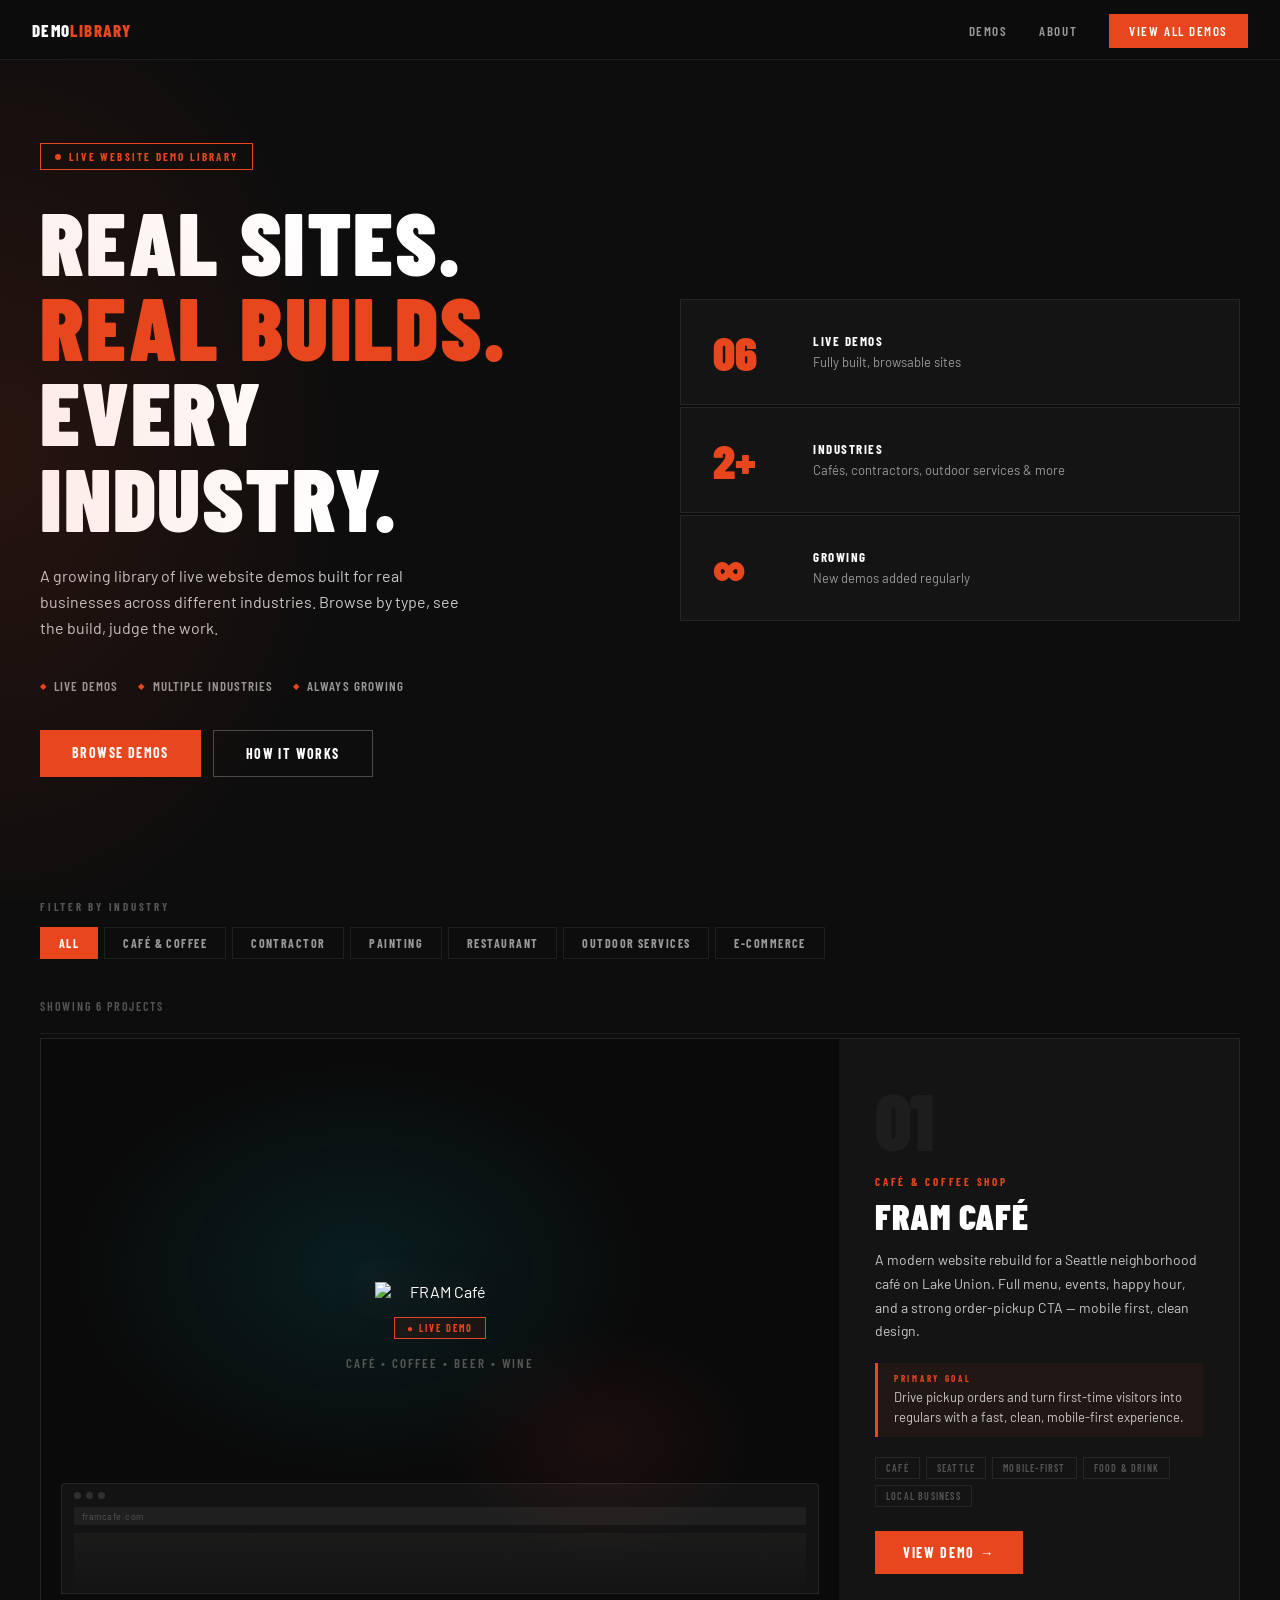
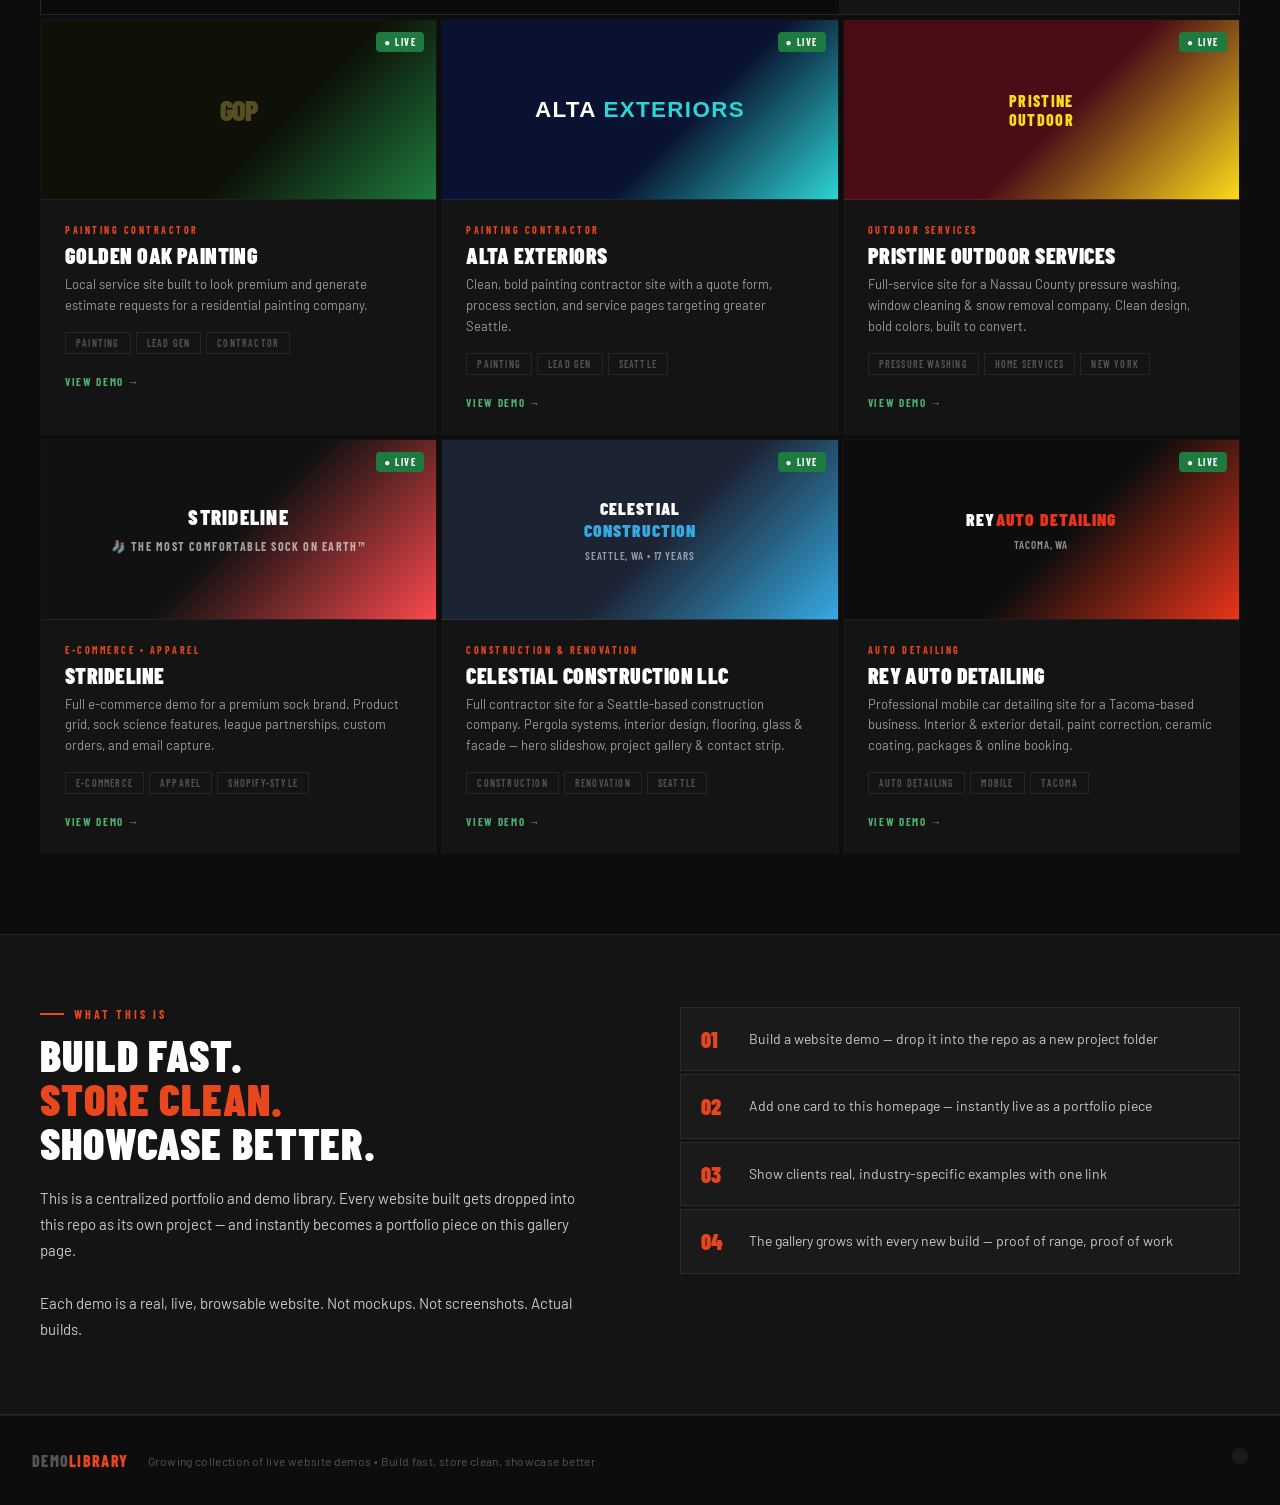
==== commit 216c02b1: "Make partner link nearly invisible — tiny dot in footer Link is now a 16px circle (dot), no text, 18" ====
--- a/index.html
+++ b/index.html
@@ -799,17 +799,19 @@
     .footer-right { flex-shrink: 0; }
 
     .footer-partner-link {
-      font-family: 'Barlow Condensed', sans-serif;
-      font-size: 11px;
-      font-weight: 700;
-      letter-spacing: 0.18em;
-      text-transform: uppercase;
-      color: var(--gray-dim);
+      font-size: 10px;
+      color: transparent;
       text-decoration: none;
-      opacity: 0.4;
-      transition: opacity 0.2s, color 0.2s;
-    }
-    .footer-partner-link:hover { opacity: 1; color: var(--red); }
+      user-select: none;
+      display: inline-block;
+      width: 16px;
+      height: 16px;
+      border-radius: 50%;
+      background: var(--gray-dim);
+      opacity: 0.18;
+      transition: opacity 0.3s;
+    }
+    .footer-partner-link:hover { opacity: 0.6; }
 
     /* ─── MOBILE RESPONSIVE ─── */
     @media (max-width: 768px) {
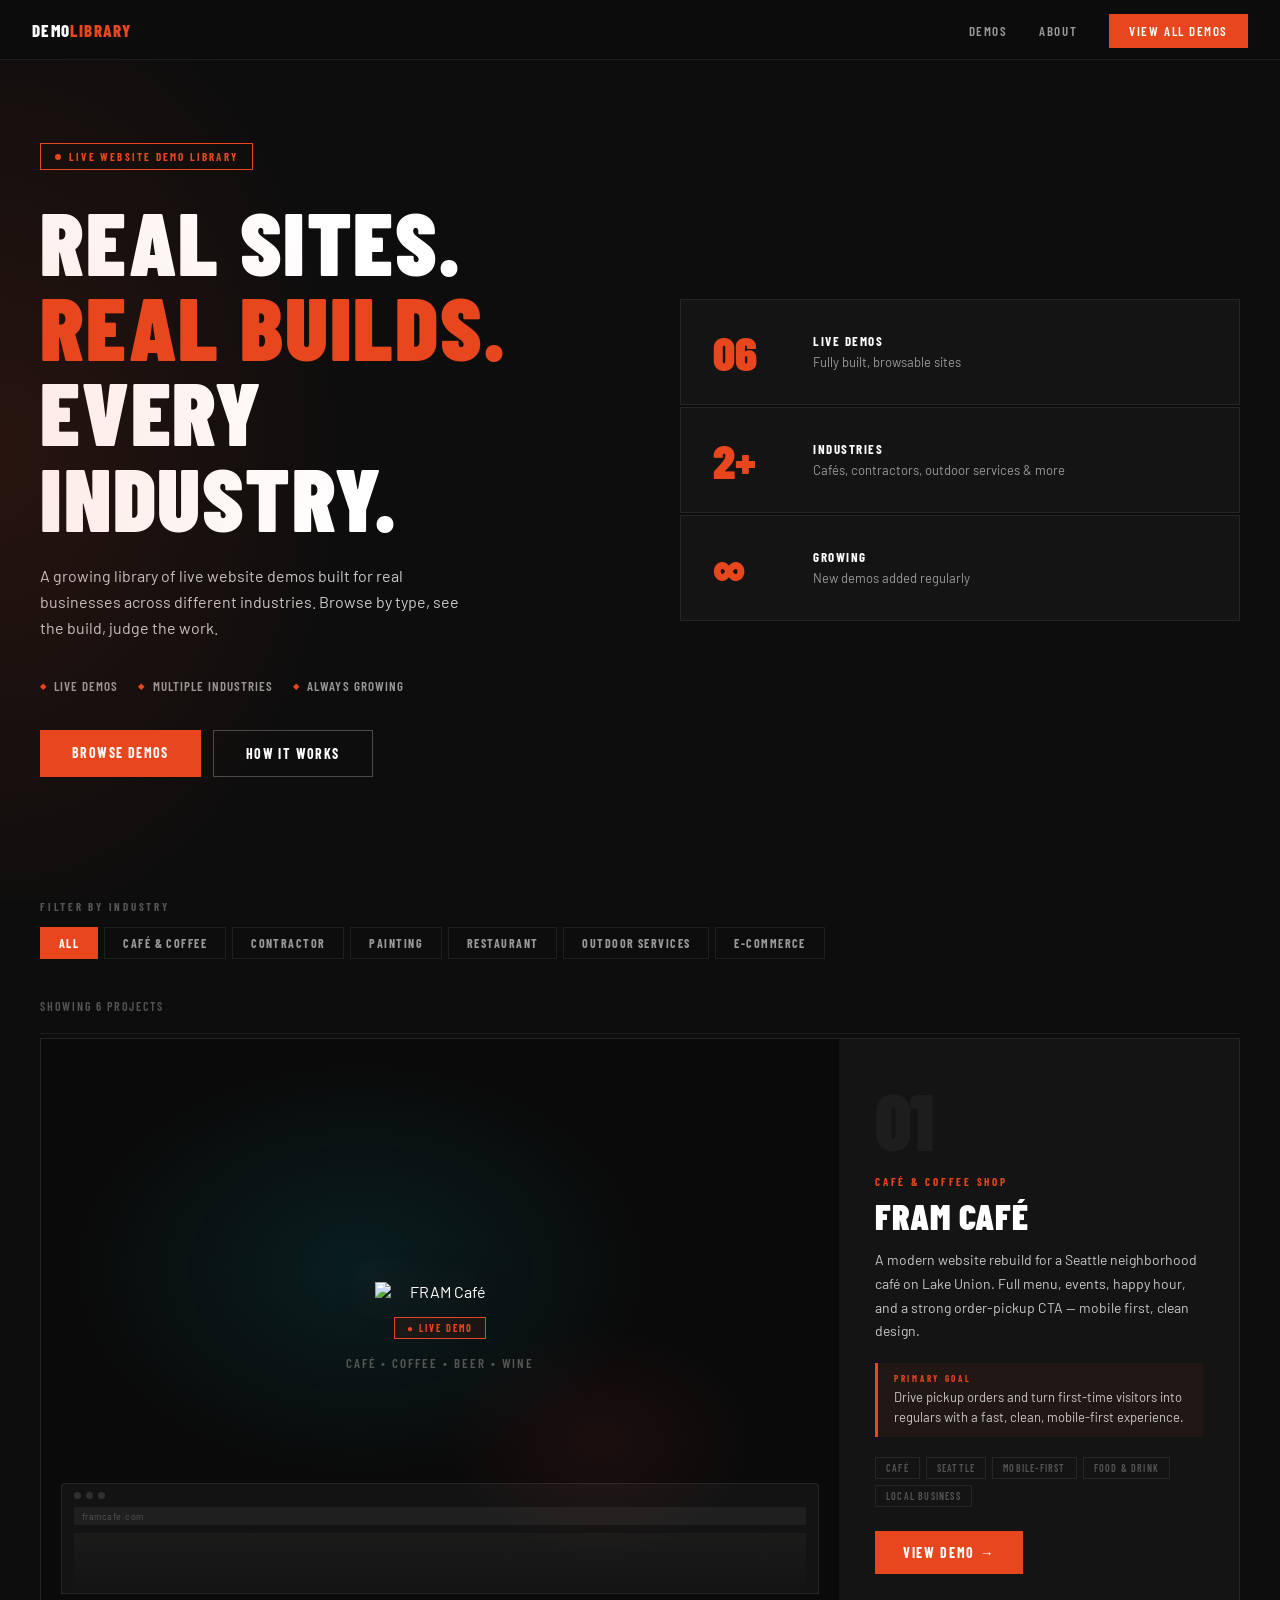
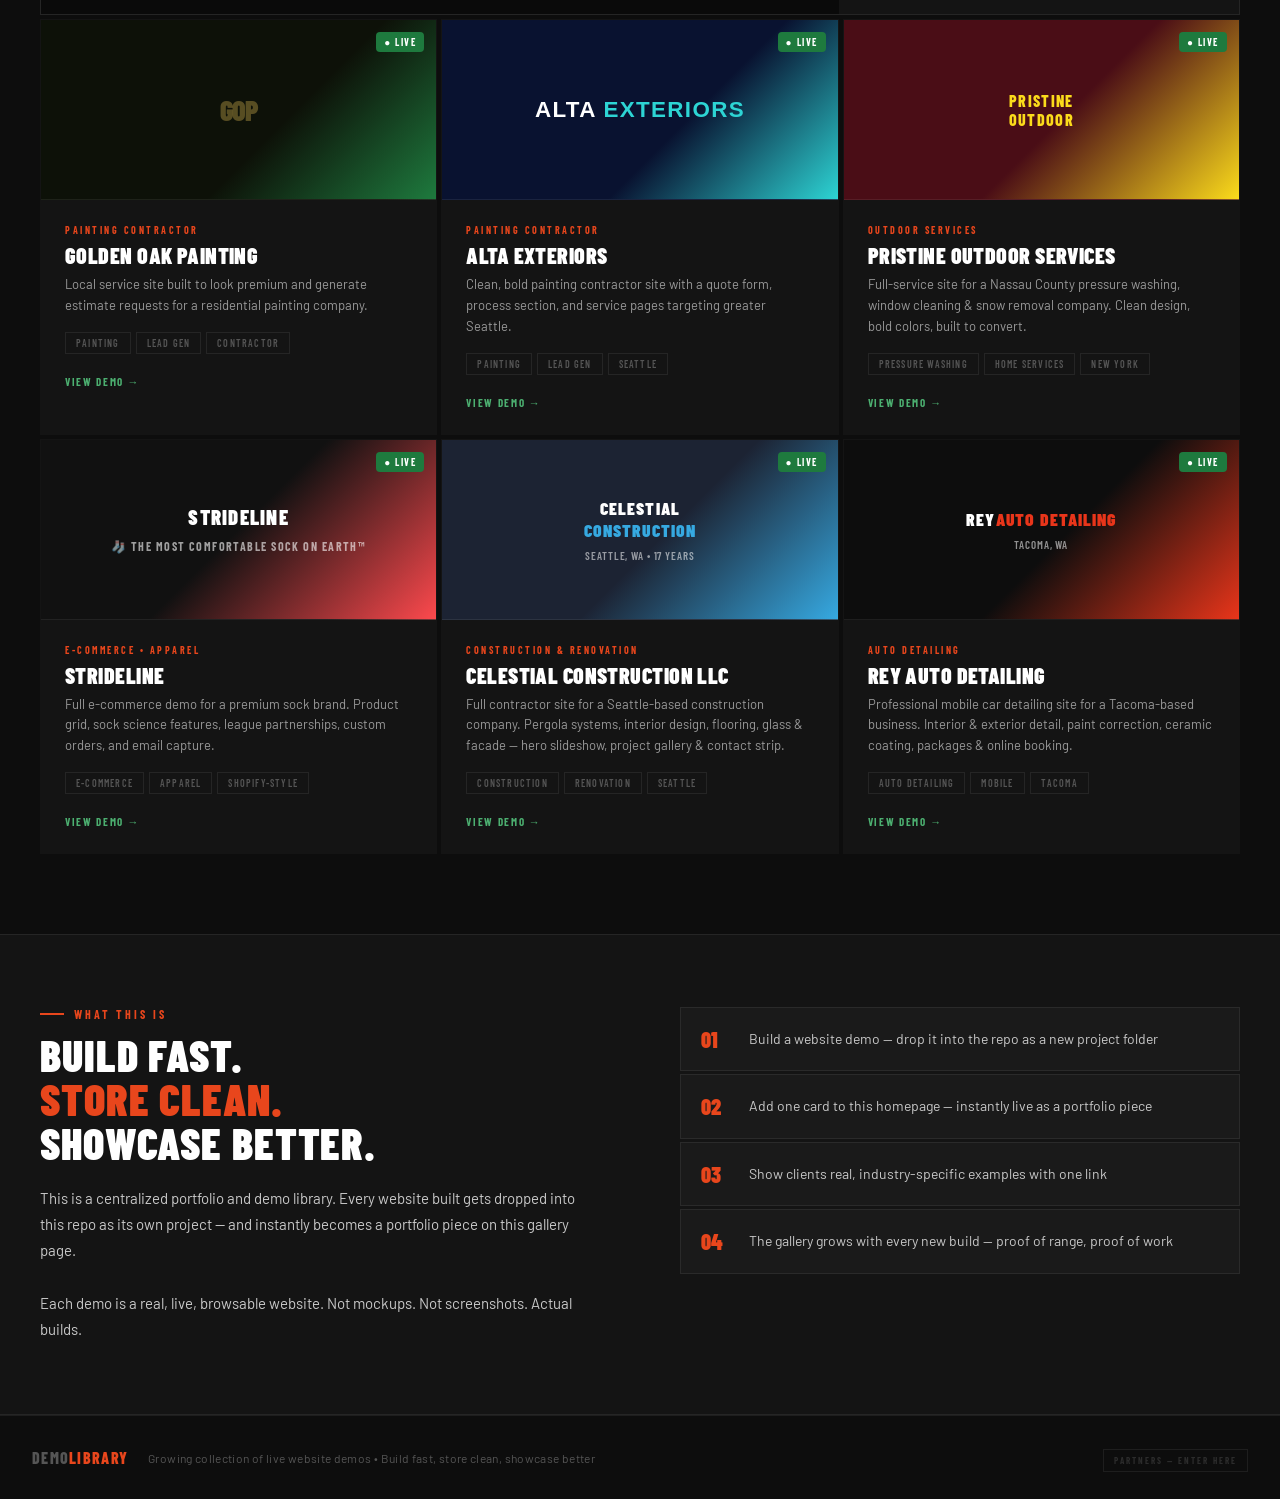
==== commit 12c768ca: "Update footer partner link — subtle text instead of dot 'Partners — Enter Here' in tiny dimmed caps " ====
--- a/index.html
+++ b/index.html
@@ -799,19 +799,22 @@
     .footer-right { flex-shrink: 0; }
 
     .footer-partner-link {
-      font-size: 10px;
-      color: transparent;
+      font-family: 'Barlow Condensed', sans-serif;
+      font-size: 9px;
+      font-weight: 700;
+      letter-spacing: 0.22em;
+      text-transform: uppercase;
+      color: rgba(255,255,255,0.13);
       text-decoration: none;
-      user-select: none;
-      display: inline-block;
-      width: 16px;
-      height: 16px;
-      border-radius: 50%;
-      background: var(--gray-dim);
-      opacity: 0.18;
-      transition: opacity 0.3s;
-    }
-    .footer-partner-link:hover { opacity: 0.6; }
+      border: 1px solid rgba(255,255,255,0.07);
+      padding: 5px 10px;
+      transition: color 0.25s, border-color 0.25s;
+      white-space: nowrap;
+    }
+    .footer-partner-link:hover {
+      color: rgba(255,255,255,0.5);
+      border-color: rgba(255,255,255,0.2);
+    }
 
     /* ─── MOBILE RESPONSIVE ─── */
     @media (max-width: 768px) {
@@ -1141,7 +1144,7 @@
       <span class="footer-copy">Growing collection of live website demos &bull; Build fast, store clean, showcase better</span>
     </div>
     <div class="footer-right">
-      <a href="./partner/" class="footer-partner-link">Partner Network</a>
+      <a href="./partner/" class="footer-partner-link">Partners — Enter Here</a>
     </div>
   </footer>
 
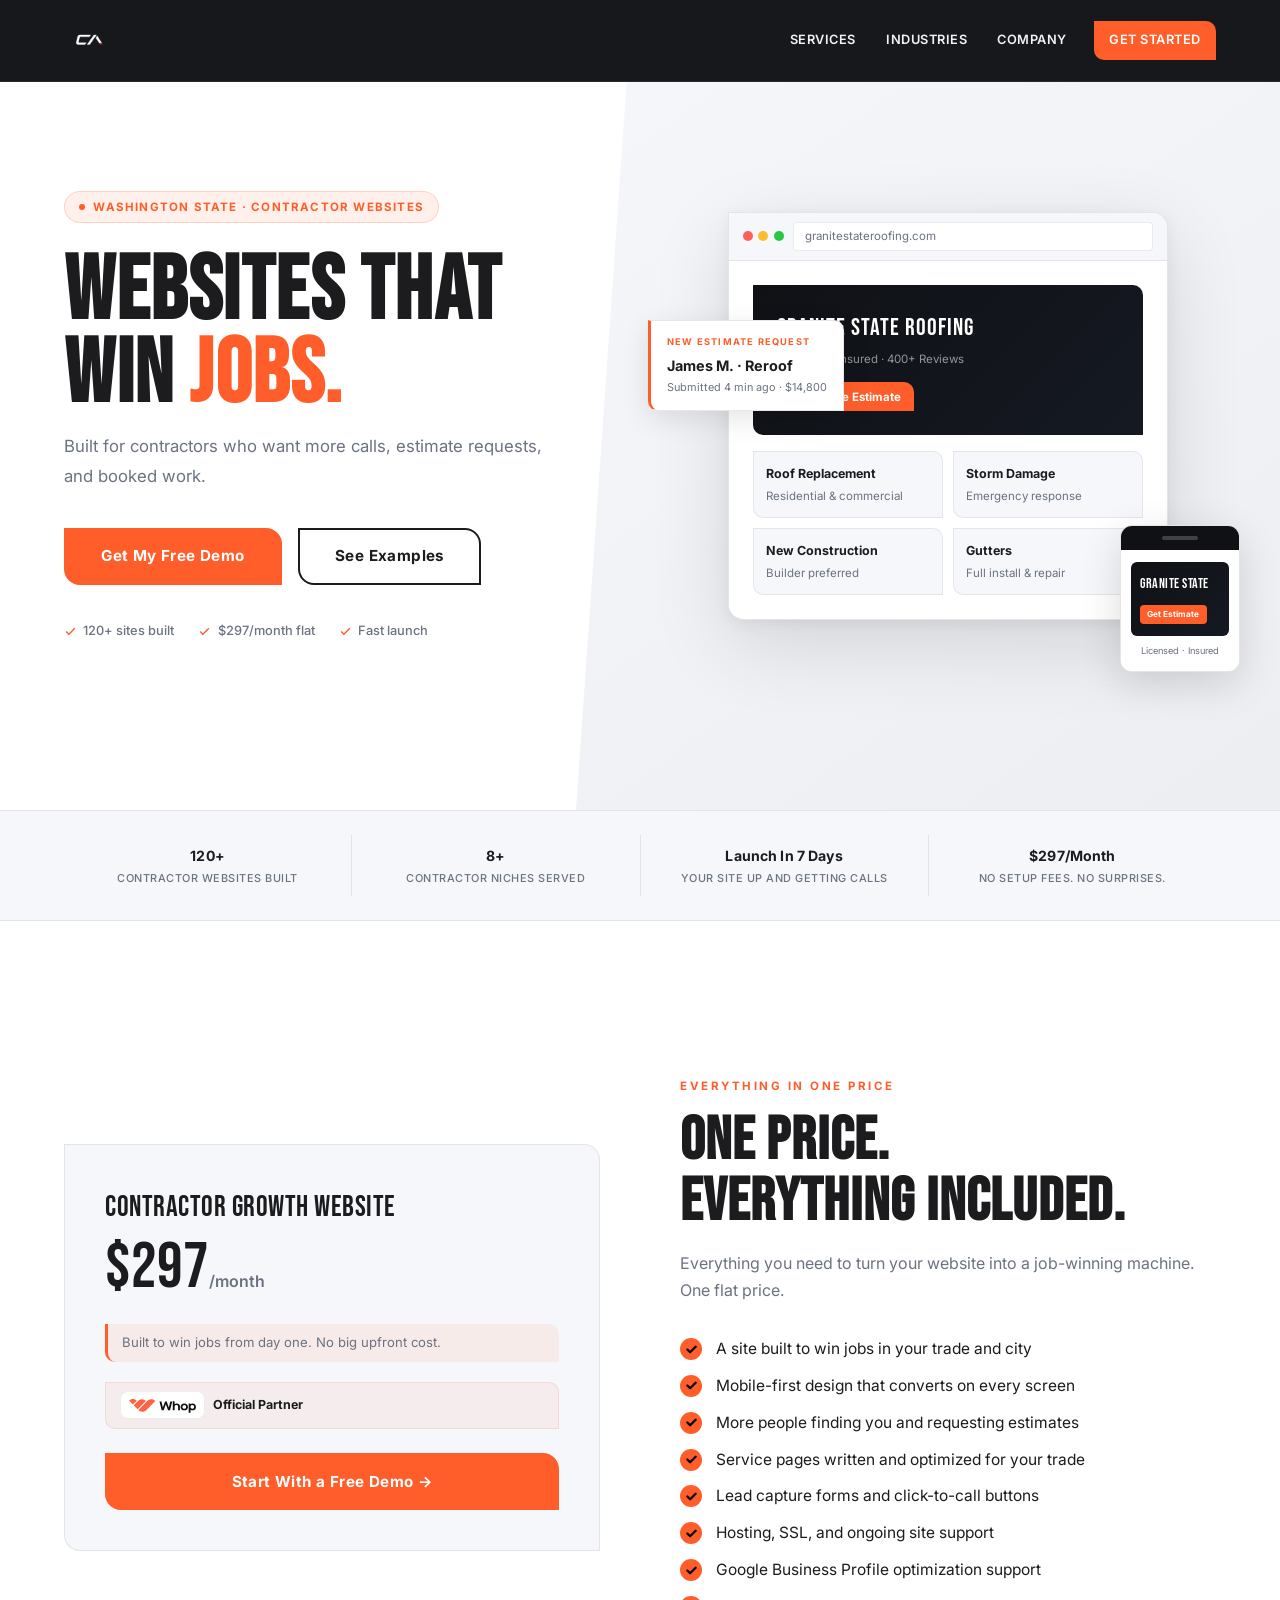
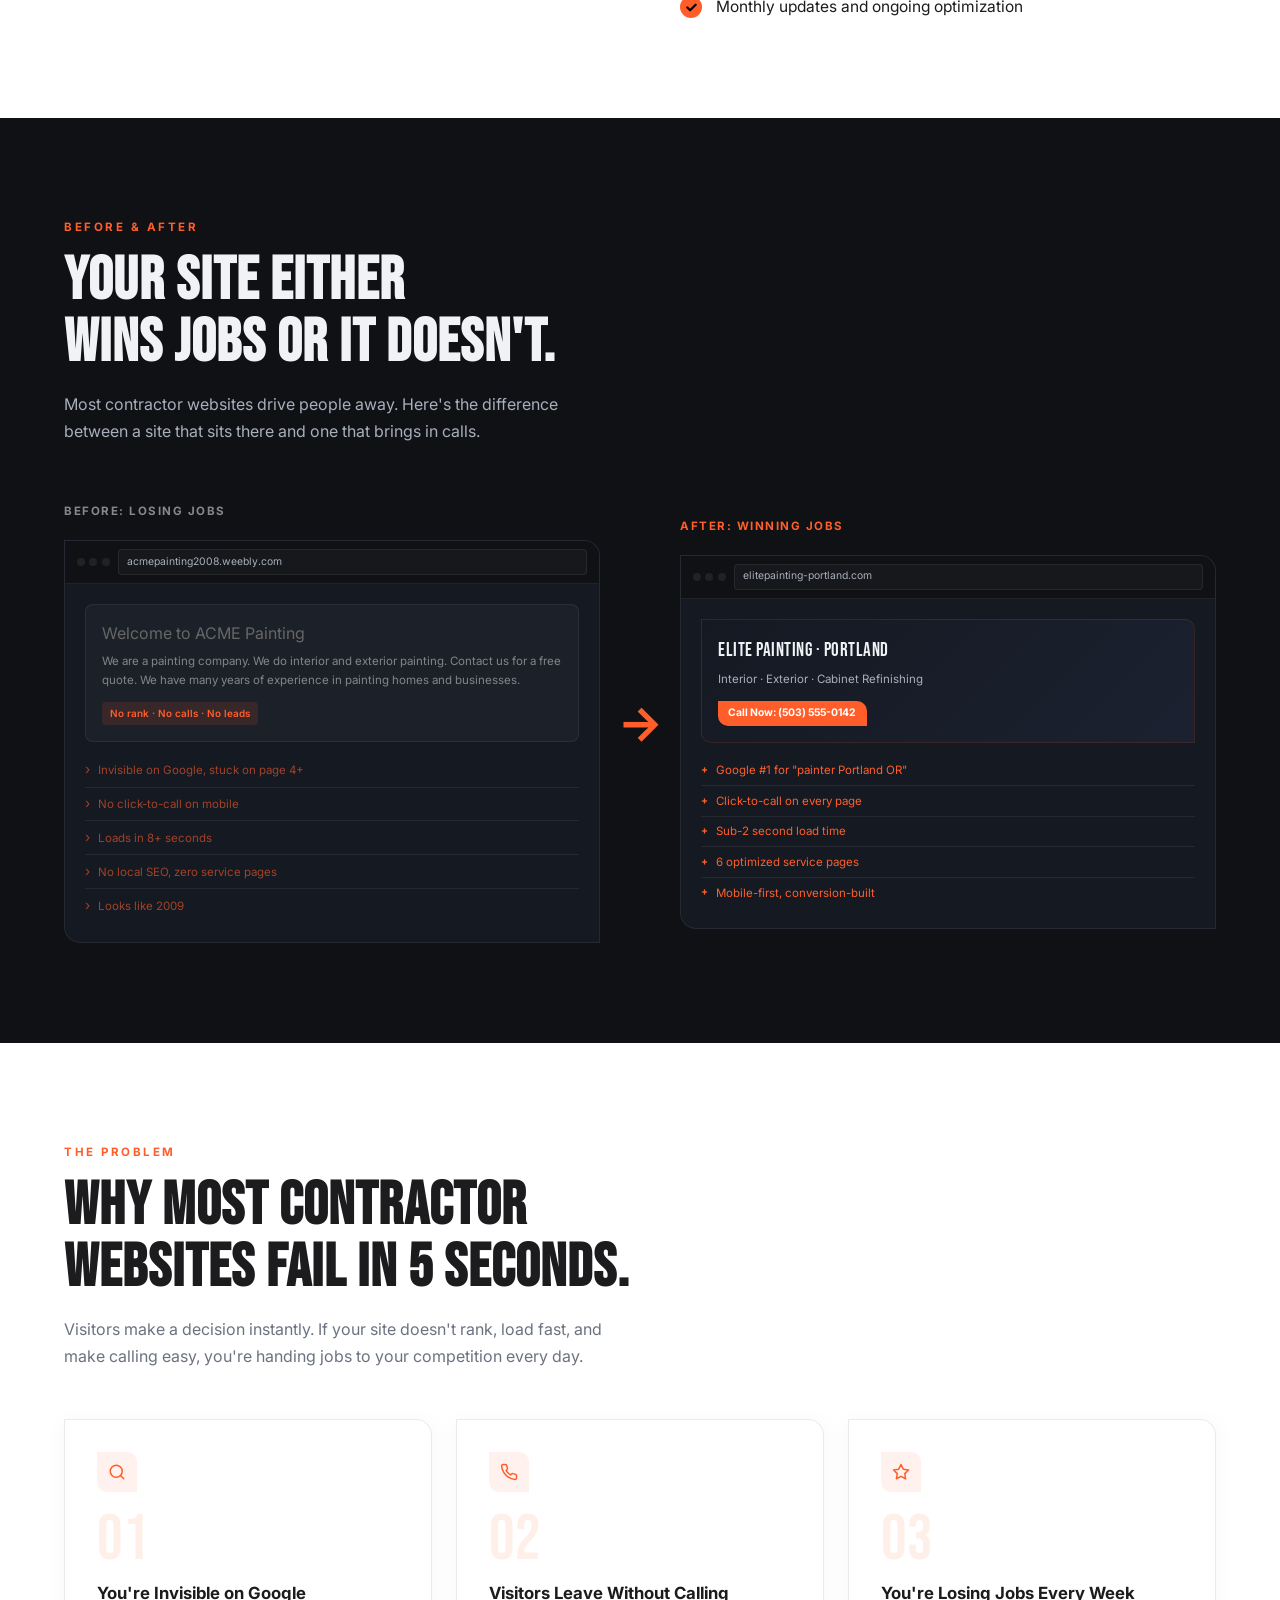
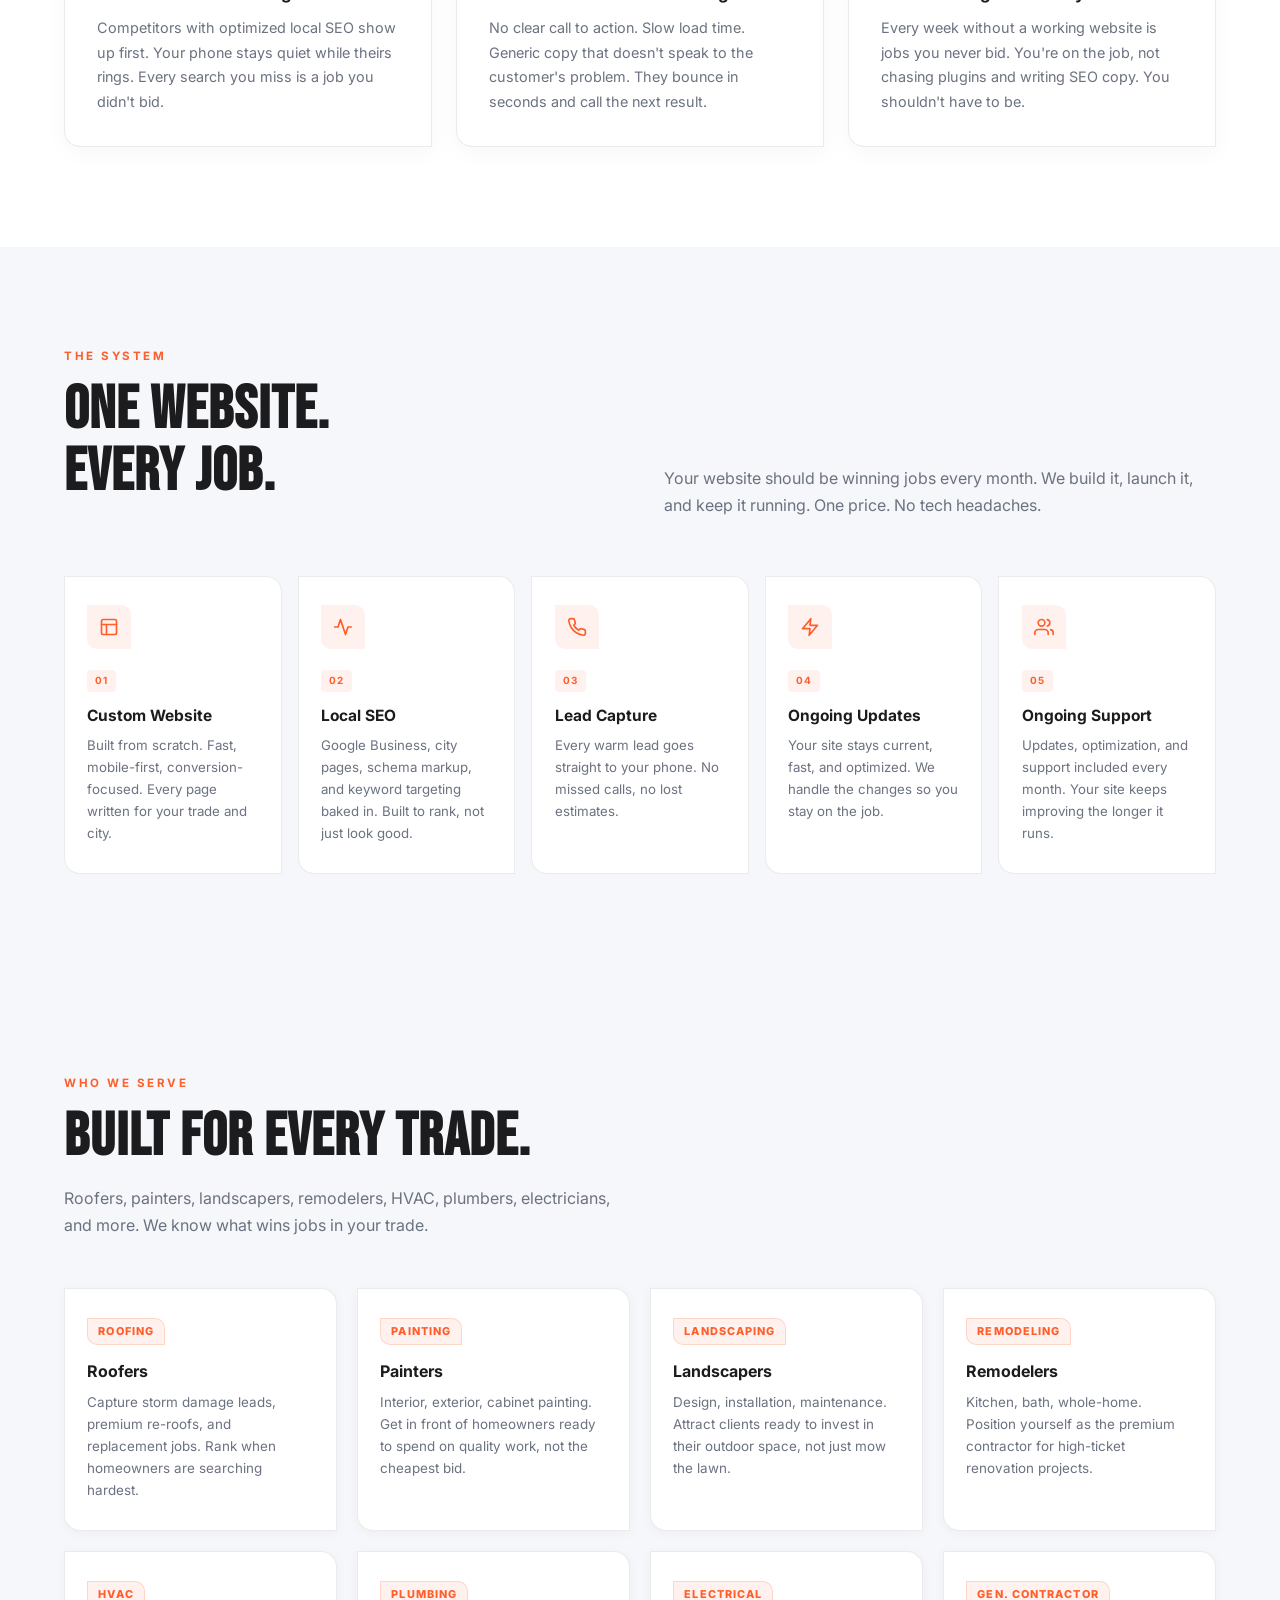
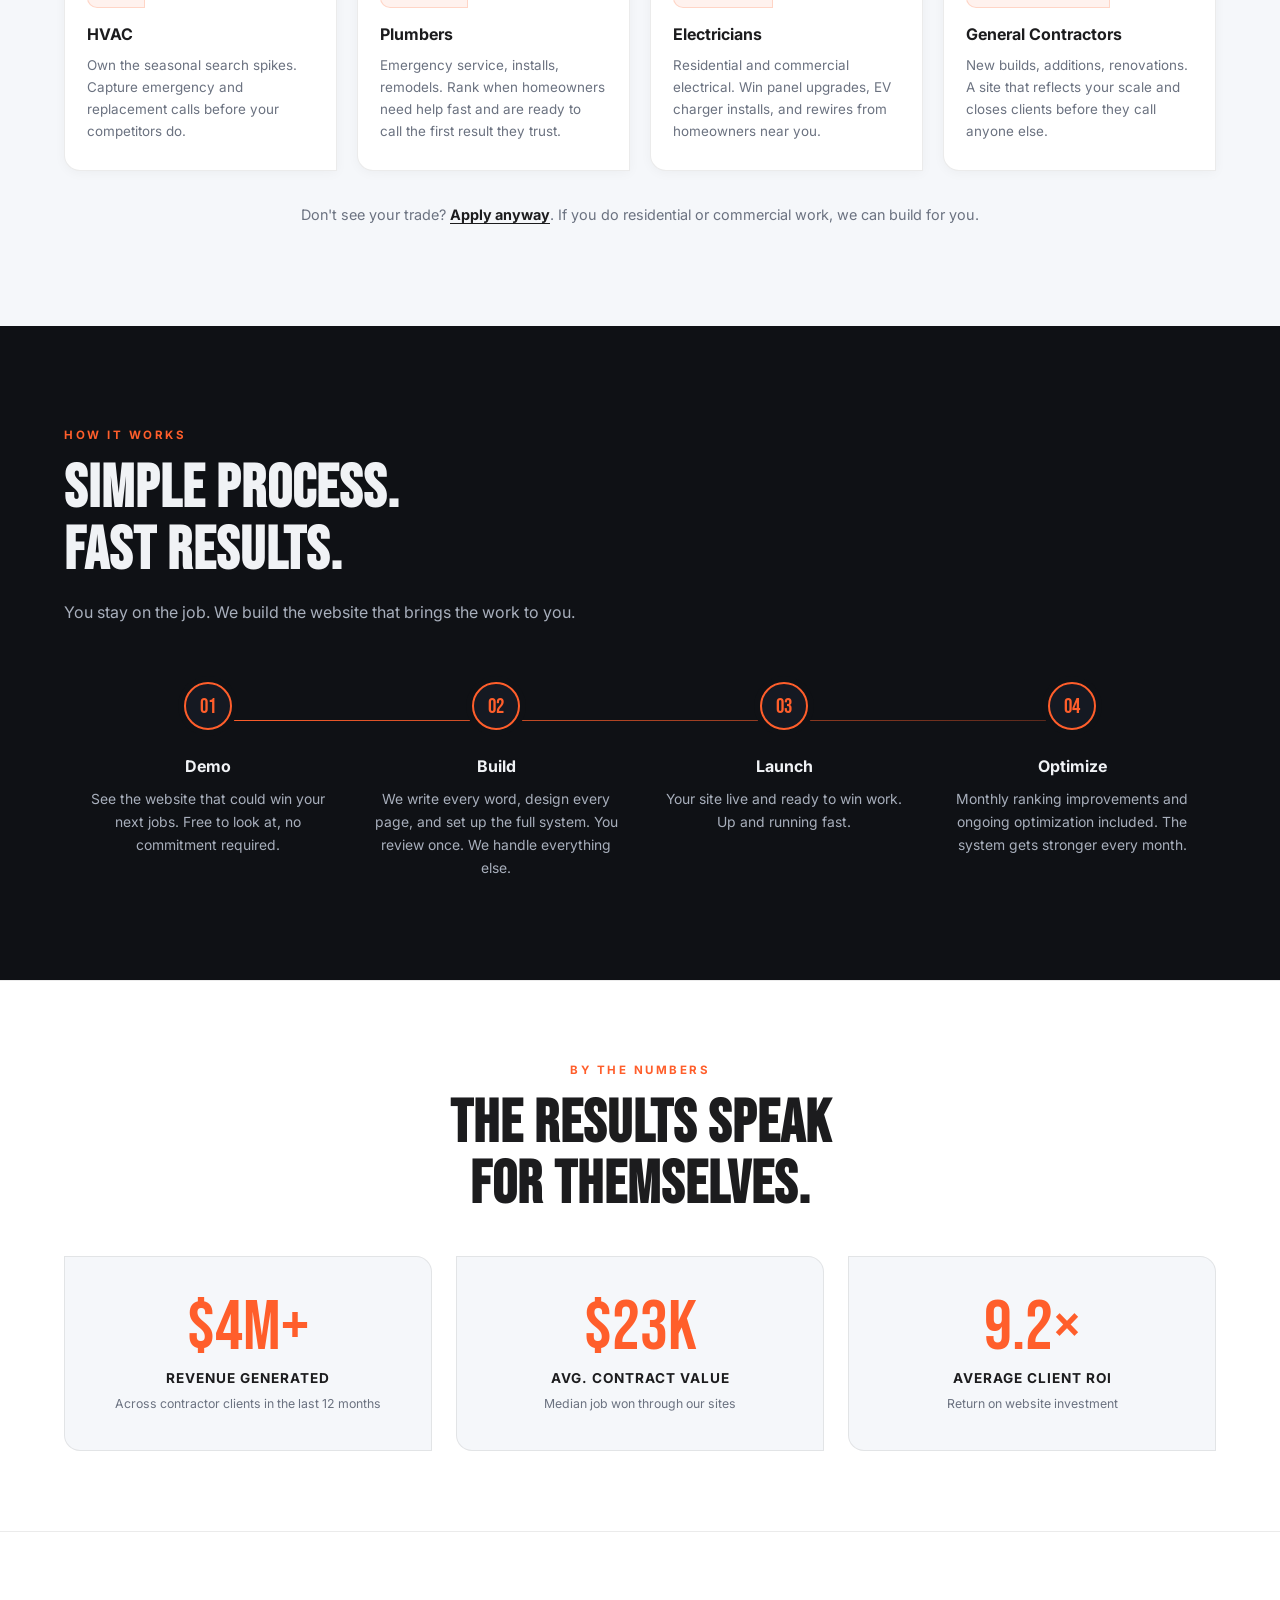
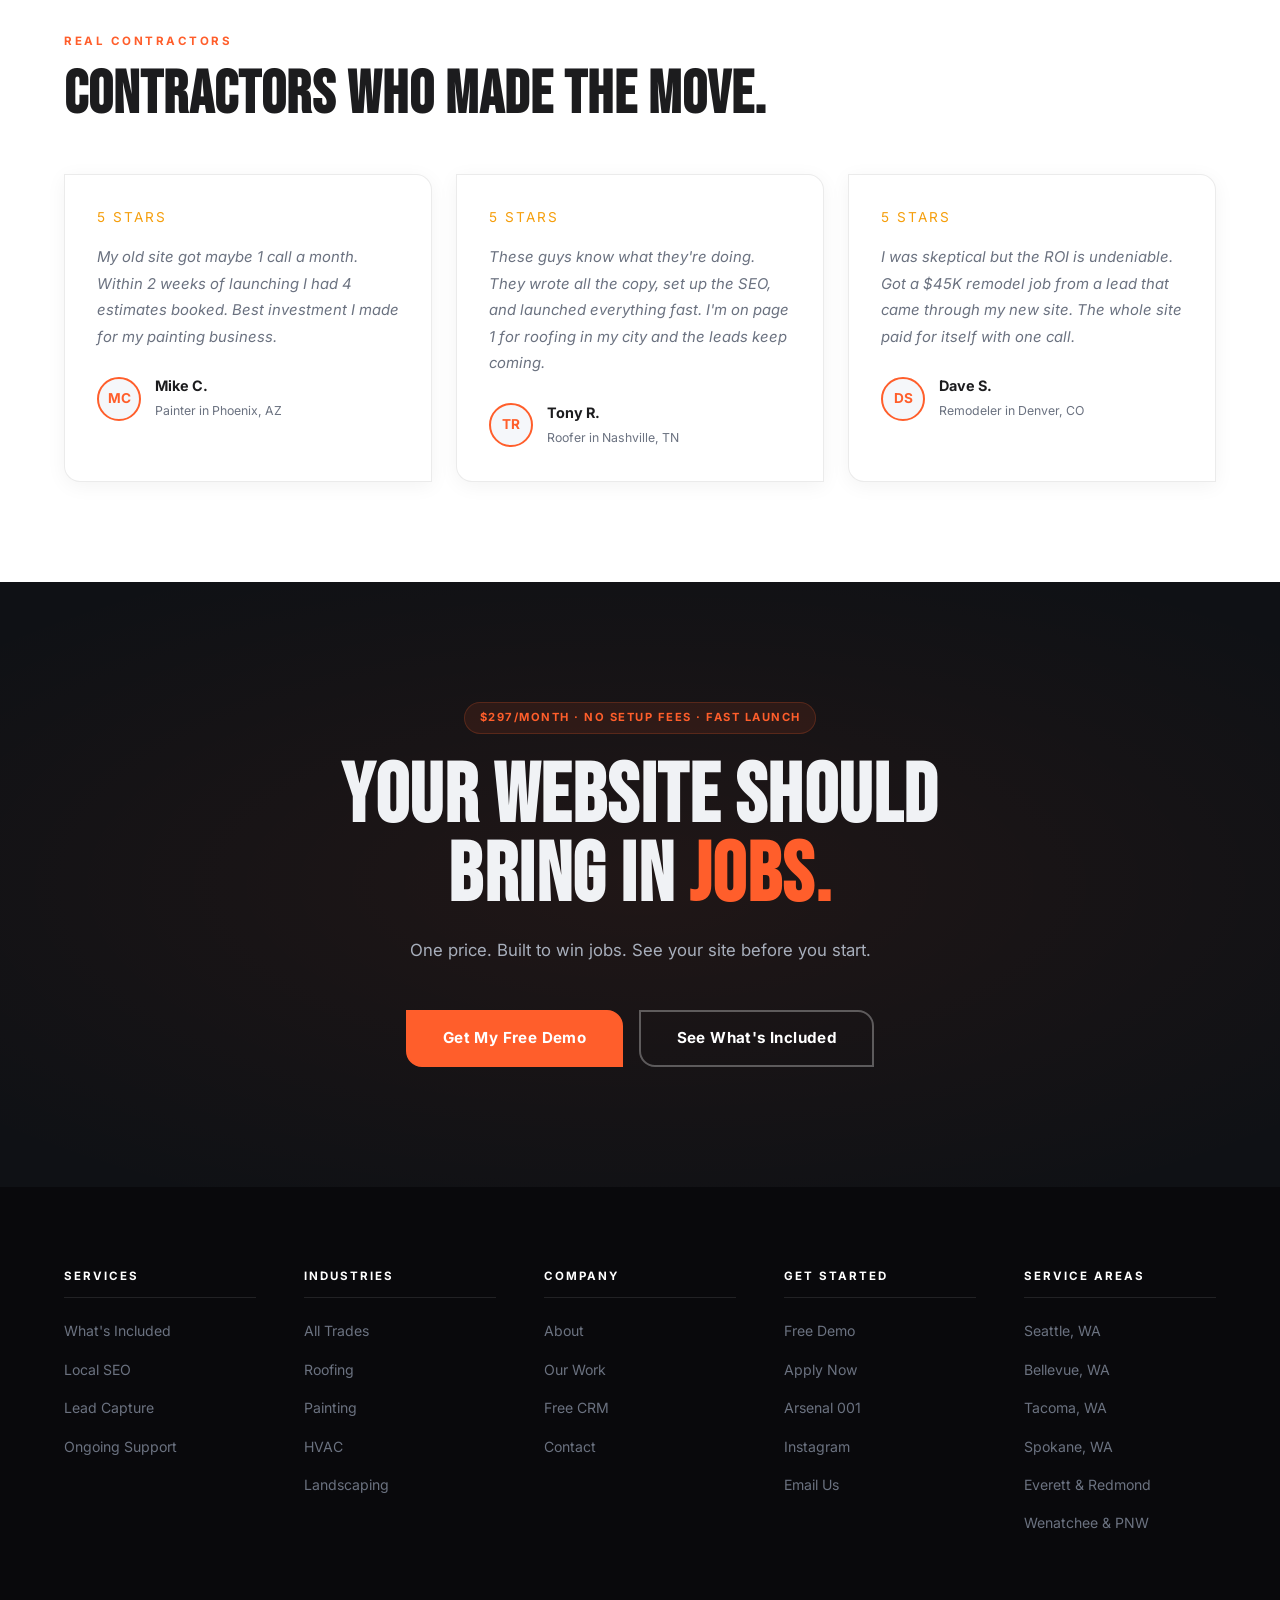
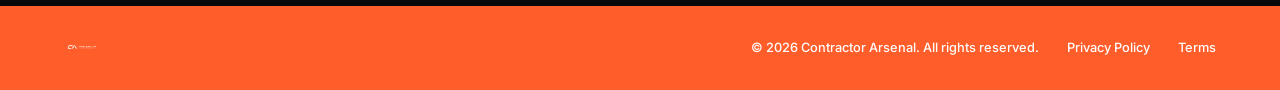
==== commit 20c98e2c: "Add files via upload" ====
--- a/index.html
+++ b/index.html
@@ -1,1191 +1,1386 @@
 <!DOCTYPE html>
 <html lang="en">
 <head>
-  <meta charset="UTF-8" />
-  <meta name="viewport" content="width=device-width, initial-scale=1.0" />
-  <title>Demo Library — Live Website Builds</title>
-  <link rel="preconnect" href="https://fonts.googleapis.com" />
-  <link rel="preconnect" href="https://fonts.gstatic.com" crossorigin />
-  <link href="https://fonts.googleapis.com/css2?family=Barlow+Condensed:wght@400;600;700;800;900&family=Barlow:wght@400;500;600&display=swap" rel="stylesheet" />
-  <style>
-    *, *::before, *::after { box-sizing: border-box; margin: 0; padding: 0; }
-
-    :root {
-      --bg:       #0d0d0d;
-      --surface:  #141414;
-      --surface2: #1a1a1a;
-      --border:   rgba(255,255,255,0.07);
-      --red:      #e8461c;
-      --red-dark: #c43a16;
-      --white:    #ffffff;
-      --gray:     #999999;
-      --gray-dim: #555555;
-      --text:     #c8c8c8;
-    }
-
-    html { scroll-behavior: smooth; }
-
-    body {
-      font-family: 'Barlow', sans-serif;
-      background: var(--bg);
-      color: var(--white);
-      overflow-x: hidden;
-    }
-
-    /* ─── NAV ─── */
-    nav {
-      position: fixed;
-      top: 0; left: 0; right: 0;
-      z-index: 100;
-      height: 60px;
-      display: flex;
-      align-items: center;
-      justify-content: space-between;
-      padding: 0 32px;
-      background: rgba(13,13,13,0.95);
-      backdrop-filter: blur(12px);
-      border-bottom: 1px solid var(--border);
-    }
-
-    .nav-logo {
-      font-family: 'Barlow Condensed', sans-serif;
-      font-size: 17px;
-      font-weight: 800;
-      letter-spacing: 0.08em;
-      text-transform: uppercase;
-      color: var(--white);
-      text-decoration: none;
-    }
-
-    .nav-logo span { color: var(--red); }
-
-    .nav-links {
-      display: flex;
-      align-items: center;
-      gap: 32px;
-      list-style: none;
-    }
-
-    .nav-links a {
-      font-family: 'Barlow Condensed', sans-serif;
-      font-size: 13px;
-      font-weight: 600;
-      letter-spacing: 0.12em;
-      text-transform: uppercase;
-      color: var(--gray);
-      text-decoration: none;
-      transition: color 0.2s;
-    }
-
-    .nav-links a:hover { color: var(--white); }
-
-    .nav-cta {
-      font-family: 'Barlow Condensed', sans-serif;
-      font-size: 13px;
-      font-weight: 700;
-      letter-spacing: 0.1em;
-      text-transform: uppercase;
-      color: var(--white) !important;
-      background: var(--red);
-      padding: 9px 20px;
-      text-decoration: none;
-      transition: background 0.2s;
-    }
-
-    .nav-cta:hover { background: var(--red-dark) !important; color: var(--white) !important; }
-
-    .nav-mobile-toggle {
-      display: none;
-      flex-direction: column;
-      gap: 5px;
-      cursor: pointer;
-      padding: 4px;
-    }
-
-    .nav-mobile-toggle span {
-      display: block;
-      width: 24px;
-      height: 2px;
-      background: var(--white);
-    }
-
-    /* ─── HERO ─── */
-    .hero {
-      min-height: 100vh;
-      display: flex;
-      align-items: center;
-      padding: 100px 32px 80px;
-      position: relative;
-      overflow: hidden;
-      background: var(--bg);
-    }
-
-    .hero::before {
-      content: '';
-      position: absolute;
-      top: 0; left: 0;
-      width: 50%;
-      height: 100%;
-      background: radial-gradient(ellipse 80% 80% at 0% 50%, rgba(232,70,28,0.12) 0%, transparent 70%);
-      pointer-events: none;
-    }
-
-    .hero-inner {
-      max-width: 1200px;
-      margin: 0 auto;
-      width: 100%;
-      display: grid;
-      grid-template-columns: 1fr 1fr;
-      gap: 80px;
-      align-items: center;
-    }
-
-    .hero-left {}
-
-    .hero-badge {
-      display: inline-flex;
-      align-items: center;
-      gap: 8px;
-      border: 1px solid var(--red);
-      padding: 6px 14px;
-      margin-bottom: 28px;
-    }
-
-    .hero-badge-dot {
-      width: 6px; height: 6px;
-      background: var(--red);
-      border-radius: 50%;
-    }
-
-    .hero-badge-text {
-      font-family: 'Barlow Condensed', sans-serif;
-      font-size: 11px;
-      font-weight: 700;
-      letter-spacing: 0.2em;
-      text-transform: uppercase;
-      color: var(--red);
-    }
-
-    .hero-title {
-      font-family: 'Barlow Condensed', sans-serif;
-      font-size: clamp(52px, 7vw, 92px);
-      font-weight: 900;
-      line-height: 0.95;
-      letter-spacing: 0.02em;
-      text-transform: uppercase;
-      color: var(--white);
-      margin-bottom: 24px;
-    }
-
-    .hero-title .red { color: var(--red); }
-
-    .hero-sub {
-      font-size: 16px;
-      line-height: 1.65;
-      color: var(--text);
-      max-width: 440px;
-      margin-bottom: 36px;
-    }
-
-    .hero-perks {
-      display: flex;
-      gap: 20px;
-      flex-wrap: wrap;
-      margin-bottom: 36px;
-    }
-
-    .hero-perk {
-      display: flex;
-      align-items: center;
-      gap: 7px;
-      font-family: 'Barlow Condensed', sans-serif;
-      font-size: 13px;
-      font-weight: 600;
-      letter-spacing: 0.08em;
-      color: var(--gray);
-      text-transform: uppercase;
-    }
-
-    .hero-perk::before {
-      content: '◆';
-      color: var(--red);
-      font-size: 8px;
-    }
-
-    .hero-actions {
-      display: flex;
-      gap: 12px;
-      flex-wrap: wrap;
-    }
-
-    .btn-red {
-      font-family: 'Barlow Condensed', sans-serif;
-      font-size: 14px;
-      font-weight: 700;
-      letter-spacing: 0.1em;
-      text-transform: uppercase;
-      color: var(--white);
-      background: var(--red);
-      padding: 14px 32px;
-      text-decoration: none;
-      display: inline-block;
-      transition: background 0.2s, transform 0.15s;
-    }
-
-    .btn-red:hover { background: var(--red-dark); transform: translateY(-1px); }
-
-    .btn-outline {
-      font-family: 'Barlow Condensed', sans-serif;
-      font-size: 14px;
-      font-weight: 700;
-      letter-spacing: 0.1em;
-      text-transform: uppercase;
-      color: var(--white);
-      border: 1px solid rgba(255,255,255,0.25);
-      padding: 14px 32px;
-      text-decoration: none;
-      display: inline-block;
-      transition: border-color 0.2s, background 0.2s;
-    }
-
-    .btn-outline:hover { border-color: var(--red); background: rgba(232,70,28,0.07); }
-
-    /* Hero right — stat stack */
-    .hero-right {
-      display: flex;
-      flex-direction: column;
-      gap: 2px;
-    }
-
-    .hero-stat-block {
-      background: var(--surface);
-      border: 1px solid var(--border);
-      padding: 28px 32px;
-      display: flex;
-      align-items: center;
-      gap: 20px;
-      transition: border-color 0.2s;
-    }
-
-    .hero-stat-block:hover { border-color: rgba(232,70,28,0.3); }
-
-    .hero-stat-num {
-      font-family: 'Barlow Condensed', sans-serif;
-      font-size: 48px;
-      font-weight: 900;
-      color: var(--red);
-      line-height: 1;
-      min-width: 80px;
-    }
-
-    .hero-stat-label {
-      font-family: 'Barlow Condensed', sans-serif;
-      font-size: 13px;
-      font-weight: 700;
-      letter-spacing: 0.12em;
-      text-transform: uppercase;
-      color: var(--white);
-      margin-bottom: 4px;
-    }
-
-    .hero-stat-sub {
-      font-size: 13px;
-      color: var(--gray);
-      line-height: 1.4;
-    }
-
-    /* ─── SECTION HEADER ─── */
-    .section-eyebrow {
-      font-family: 'Barlow Condensed', sans-serif;
-      font-size: 12px;
-      font-weight: 700;
-      letter-spacing: 0.25em;
-      text-transform: uppercase;
-      color: var(--red);
-      margin-bottom: 12px;
-      display: flex;
-      align-items: center;
-      gap: 10px;
-    }
-
-    .section-eyebrow::before {
-      content: '';
-      display: block;
-      width: 24px;
-      height: 2px;
-      background: var(--red);
-    }
-
-    .section-title {
-      font-family: 'Barlow Condensed', sans-serif;
-      font-size: clamp(32px, 4vw, 52px);
-      font-weight: 900;
-      text-transform: uppercase;
-      letter-spacing: 0.02em;
-      line-height: 1;
-      color: var(--white);
-    }
-
-    /* ─── FILTER BAR ─── */
-    .filter-section {
-      padding: 0 32px 40px;
-      max-width: 1264px;
-      margin: 0 auto;
-    }
-
-    .filter-label {
-      font-family: 'Barlow Condensed', sans-serif;
-      font-size: 11px;
-      font-weight: 700;
-      letter-spacing: 0.25em;
-      text-transform: uppercase;
-      color: var(--gray-dim);
-      margin-bottom: 14px;
-    }
-
-    .filters {
-      display: flex;
-      gap: 6px;
-      flex-wrap: wrap;
-    }
-
-    .filter-btn {
-      font-family: 'Barlow Condensed', sans-serif;
-      font-size: 12px;
-      font-weight: 700;
-      letter-spacing: 0.12em;
-      text-transform: uppercase;
-      background: transparent;
-      border: 1px solid var(--border);
-      color: var(--gray);
-      padding: 8px 18px;
-      cursor: pointer;
-      transition: all 0.15s;
-    }
-
-    .filter-btn:hover,
-    .filter-btn.active {
-      background: var(--red);
-      border-color: var(--red);
-      color: var(--white);
-    }
-
-    /* ─── DEMOS SECTION ─── */
-    .demos-section {
-      padding: 0 32px 80px;
-      max-width: 1264px;
-      margin: 0 auto;
-    }
-
-    .demos-header {
-      display: flex;
-      align-items: center;
-      justify-content: space-between;
-      padding-bottom: 20px;
-      border-bottom: 1px solid var(--border);
-      margin-bottom: 4px;
-    }
-
-    .demos-count {
-      font-family: 'Barlow Condensed', sans-serif;
-      font-size: 12px;
-      font-weight: 600;
-      letter-spacing: 0.15em;
-      text-transform: uppercase;
-      color: var(--gray-dim);
-    }
-
-    /* ─── FEATURED CARD ─── */
-    .featured-card {
-      display: grid;
-      grid-template-columns: 1fr 400px;
-      background: var(--surface);
-      border: 1px solid var(--border);
-      margin-bottom: 4px;
-      transition: border-color 0.2s;
-    }
-
-    .featured-card:hover { border-color: rgba(232,70,28,0.4); }
-
-    .featured-preview {
-      position: relative;
-      min-height: 440px;
-      background: #0a0a0a;
-      overflow: hidden;
-      display: flex;
-      align-items: center;
-      justify-content: center;
-    }
-
-    .featured-preview-bg {
-      position: absolute;
-      inset: 0;
-      background:
-        radial-gradient(ellipse 60% 60% at 40% 40%, rgba(1,173,185,0.12) 0%, transparent 60%),
-        radial-gradient(ellipse 40% 40% at 70% 70%, rgba(239,59,70,0.08) 0%, transparent 50%);
-    }
-
-    .featured-preview-content {
-      position: relative;
-      display: flex;
-      flex-direction: column;
-      align-items: center;
-      gap: 16px;
-      padding: 40px;
-      text-align: center;
-    }
-
-    .featured-preview-logo {
-      width: 130px;
-      height: auto;
-      filter: drop-shadow(0 0 20px rgba(239,59,70,0.3));
-    }
-
-    .featured-live-badge {
-      font-family: 'Barlow Condensed', sans-serif;
-      font-size: 10px;
-      font-weight: 700;
-      letter-spacing: 0.2em;
-      text-transform: uppercase;
-      color: var(--red);
-      border: 1px solid var(--red);
-      padding: 4px 12px;
-      background: rgba(232,70,28,0.08);
-    }
-
-    .featured-preview-sub {
-      font-family: 'Barlow Condensed', sans-serif;
-      font-size: 13px;
-      font-weight: 600;
-      letter-spacing: 0.15em;
-      text-transform: uppercase;
-      color: var(--gray-dim);
-    }
-
-    /* browser chrome mock */
-    .browser-mock {
-      position: absolute;
-      bottom: 20px;
-      left: 20px;
-      right: 20px;
-      background: rgba(255,255,255,0.04);
-      border: 1px solid rgba(255,255,255,0.08);
-      border-radius: 4px 4px 0 0;
-      padding: 8px 12px 0;
-    }
-
-    .browser-dots {
-      display: flex;
-      gap: 5px;
-      margin-bottom: 8px;
-    }
-
-    .browser-dot { width: 7px; height: 7px; border-radius: 50%; background: rgba(255,255,255,0.12); }
-
-    .browser-url-bar {
-      background: rgba(255,255,255,0.05);
-      border-radius: 2px;
-      height: 18px;
-      display: flex;
-      align-items: center;
-      padding: 0 8px;
-      margin-bottom: 8px;
-    }
-
-    .browser-url-bar span {
-      font-size: 9px;
-      color: var(--gray-dim);
-      letter-spacing: 0.05em;
-    }
-
-    .browser-screen {
-      height: 60px;
-      background: linear-gradient(180deg, rgba(220,222,201,0.04) 0%, transparent 100%);
-    }
-
-    .featured-info {
-      padding: 40px 36px;
-      display: flex;
-      flex-direction: column;
-      justify-content: space-between;
-    }
-
-    .featured-num {
-      font-family: 'Barlow Condensed', sans-serif;
-      font-size: 80px;
-      font-weight: 900;
-      color: rgba(255,255,255,0.04);
-      line-height: 1;
-      margin-bottom: 16px;
-      letter-spacing: -0.02em;
-    }
-
-    .featured-type {
-      font-family: 'Barlow Condensed', sans-serif;
-      font-size: 11px;
-      font-weight: 700;
-      letter-spacing: 0.25em;
-      text-transform: uppercase;
-      color: var(--red);
-      margin-bottom: 10px;
-    }
-
-    .featured-name {
-      font-family: 'Barlow Condensed', sans-serif;
-      font-size: 36px;
-      font-weight: 900;
-      text-transform: uppercase;
-      letter-spacing: 0.02em;
-      color: var(--white);
-      line-height: 1;
-      margin-bottom: 14px;
-    }
-
-    .featured-desc {
-      font-size: 14px;
-      line-height: 1.7;
-      color: var(--text);
-      margin-bottom: 20px;
-    }
-
-    .featured-goal {
-      border-left: 3px solid var(--red);
-      padding: 10px 16px;
-      background: rgba(232,70,28,0.06);
-      margin-bottom: 20px;
-    }
-
-    .featured-goal-label {
-      font-family: 'Barlow Condensed', sans-serif;
-      font-size: 9px;
-      font-weight: 700;
-      letter-spacing: 0.3em;
-      text-transform: uppercase;
-      color: var(--red);
-      margin-bottom: 4px;
-    }
-
-    .featured-goal-text {
-      font-size: 13px;
-      color: var(--text);
-      line-height: 1.5;
-    }
-
-    .featured-tags {
-      display: flex;
-      gap: 6px;
-      flex-wrap: wrap;
-      margin-bottom: 24px;
-    }
-
-    .tag {
-      font-family: 'Barlow Condensed', sans-serif;
-      font-size: 10px;
-      font-weight: 600;
-      letter-spacing: 0.12em;
-      text-transform: uppercase;
-      color: var(--gray-dim);
-      border: 1px solid var(--border);
-      padding: 4px 10px;
-    }
-
-    .featured-cta {
-      font-family: 'Barlow Condensed', sans-serif;
-      font-size: 14px;
-      font-weight: 700;
-      letter-spacing: 0.12em;
-      text-transform: uppercase;
-      color: var(--white);
-      background: var(--red);
-      padding: 13px 28px;
-      text-decoration: none;
-      display: inline-flex;
-      align-items: center;
-      gap: 10px;
-      align-self: flex-start;
-      transition: background 0.2s, gap 0.2s;
-    }
-
-    .featured-cta:hover { background: var(--red-dark); gap: 14px; }
-
-    /* ─── DEMO GRID ─── */
-    .demo-grid {
-      display: grid;
-      grid-template-columns: repeat(3, 1fr);
-      gap: 4px;
-    }
-
-    .demo-card {
-      background: var(--surface);
-      border: 1px solid transparent;
-      transition: border-color 0.2s;
-    }
-
-    .demo-card:hover { border-color: rgba(232,70,28,0.25); }
-
-    .demo-card-thumb {
-      height: 180px;
-      background: var(--surface2);
-      display: flex;
-      align-items: center;
-      justify-content: center;
-      flex-direction: column;
-      gap: 10px;
-      border-bottom: 1px solid var(--border);
-    }
-
-    .demo-card-thumb-icon {
-      font-family: 'Barlow Condensed', sans-serif;
-      font-size: 28px;
-      font-weight: 900;
-      color: rgba(255,255,255,0.07);
-      letter-spacing: -0.02em;
-      text-transform: uppercase;
-    }
-
-    .demo-card-thumb-label {
-      font-family: 'Barlow Condensed', sans-serif;
-      font-size: 10px;
-      font-weight: 700;
-      letter-spacing: 0.2em;
-      text-transform: uppercase;
-      color: var(--gray-dim);
-    }
-
-    .demo-card-body { padding: 24px; }
-
-    .demo-card-type {
-      font-family: 'Barlow Condensed', sans-serif;
-      font-size: 10px;
-      font-weight: 700;
-      letter-spacing: 0.25em;
-      text-transform: uppercase;
-      color: var(--red);
-      margin-bottom: 8px;
-    }
-
-    .demo-card-name {
-      font-family: 'Barlow Condensed', sans-serif;
-      font-size: 22px;
-      font-weight: 900;
-      text-transform: uppercase;
-      letter-spacing: 0.02em;
-      color: var(--white);
-      margin-bottom: 8px;
-      line-height: 1;
-    }
-
-    .demo-card-desc {
-      font-size: 13px;
-      line-height: 1.6;
-      color: var(--gray);
-      margin-bottom: 16px;
-    }
-
-    .demo-card-tags {
-      display: flex;
-      gap: 5px;
-      flex-wrap: wrap;
-      margin-bottom: 16px;
-    }
-
-    .demo-card-status {
-      font-family: 'Barlow Condensed', sans-serif;
-      font-size: 11px;
-      font-weight: 700;
-      letter-spacing: 0.15em;
-      text-transform: uppercase;
-      color: var(--gray-dim);
-    }
-
-    /* ─── ABOUT STRIP ─── */
-    .about-strip {
-      background: var(--surface);
-      border-top: 1px solid var(--border);
-      border-bottom: 1px solid var(--border);
-      padding: 72px 32px;
-    }
-
-    .about-strip-inner {
-      max-width: 1200px;
-      margin: 0 auto;
-      display: grid;
-      grid-template-columns: 1fr 1fr;
-      gap: 80px;
-      align-items: start;
-    }
-
-    .about-strip-title {
-      font-family: 'Barlow Condensed', sans-serif;
-      font-size: clamp(28px, 3.5vw, 44px);
-      font-weight: 900;
-      text-transform: uppercase;
-      letter-spacing: 0.02em;
-      line-height: 1.0;
-      color: var(--white);
-      margin-bottom: 20px;
-    }
-
-    .about-strip-title span { color: var(--red); }
-
-    .about-strip-body {
-      font-size: 15px;
-      line-height: 1.75;
-      color: var(--text);
-    }
-
-    .step-list {
-      display: flex;
-      flex-direction: column;
-      gap: 3px;
-    }
-
-    .step-item {
-      display: flex;
-      gap: 20px;
-      align-items: flex-start;
-      background: var(--surface2);
-      border: 1px solid var(--border);
-      padding: 18px 20px;
-      transition: border-color 0.2s;
-    }
-
-    .step-item:hover { border-color: rgba(232,70,28,0.2); }
-
-    .step-num {
-      font-family: 'Barlow Condensed', sans-serif;
-      font-size: 22px;
-      font-weight: 900;
-      color: var(--red);
-      min-width: 28px;
-      line-height: 1.2;
-    }
-
-    .step-text {
-      font-size: 14px;
-      color: var(--text);
-      line-height: 1.55;
-      padding-top: 2px;
-    }
-
-    /* ─── FOOTER ─── */
-    footer {
-      padding: 32px;
-      display: flex;
-      align-items: center;
-      justify-content: space-between;
-      border-top: 1px solid var(--border);
-    }
-
-    .footer-logo {
-      font-family: 'Barlow Condensed', sans-serif;
-      font-size: 16px;
-      font-weight: 800;
-      letter-spacing: 0.08em;
-      text-transform: uppercase;
-      color: var(--gray-dim);
-    }
-
-    .footer-logo span { color: var(--red); }
-
-    .footer-copy {
-      font-size: 12px;
-      color: var(--gray-dim);
-      letter-spacing: 0.03em;
-    }
-
-    .footer-left { display: flex; align-items: center; gap: 20px; }
-
-    .footer-right { flex-shrink: 0; }
-
-    .footer-partner-link {
-      font-family: 'Barlow Condensed', sans-serif;
-      font-size: 9px;
-      font-weight: 700;
-      letter-spacing: 0.22em;
-      text-transform: uppercase;
-      color: rgba(255,255,255,0.13);
-      text-decoration: none;
-      border: 1px solid rgba(255,255,255,0.07);
-      padding: 5px 10px;
-      transition: color 0.25s, border-color 0.25s;
-      white-space: nowrap;
-    }
-    .footer-partner-link:hover {
-      color: rgba(255,255,255,0.5);
-      border-color: rgba(255,255,255,0.2);
-    }
-
-    /* ─── MOBILE RESPONSIVE ─── */
-    @media (max-width: 768px) {
-      nav { padding: 0 20px; }
-      .nav-links { display: none; }
-      .nav-mobile-toggle { display: flex; }
-
-      .hero { padding: 80px 20px 60px; }
-      .hero-inner { grid-template-columns: 1fr; gap: 48px; }
-      .hero-right { display: none; }
-      .hero-title { font-size: 56px; }
-      .hero-sub { max-width: 100%; }
-
-      .filter-section { padding: 0 20px 32px; }
-      .demos-section { padding: 0 20px 60px; }
-
-      .featured-card { grid-template-columns: 1fr; }
-      .featured-preview { min-height: 280px; }
-      .featured-info { padding: 28px 24px; }
-      .featured-num { font-size: 60px; }
-
-      .demo-grid { grid-template-columns: 1fr; }
-
-      .about-strip { padding: 52px 20px; }
-      .about-strip-inner { grid-template-columns: 1fr; gap: 40px; }
-
-      footer { padding: 24px 20px; flex-direction: column; gap: 12px; text-align: center; }
-    }
-
-    @media (max-width: 1024px) and (min-width: 769px) {
-      .hero-inner { gap: 48px; }
-      .demo-grid { grid-template-columns: repeat(2, 1fr); }
-      .featured-card { grid-template-columns: 1fr 340px; }
-    }
-  </style>
+<!-- Google Tag Manager -->
+<script>(function(w,d,s,l,i){w[l]=w[l]||[];w[l].push({'gtm.start':
+new Date().getTime(),event:'gtm.js'});var f=d.getElementsByTagName(s)[0],
+j=d.createElement(s),dl=l!='dataLayer'?'&l='+l:'';j.async=true;j.src=
+'https://www.googletagmanager.com/gtm.js?id='+i+dl;f.parentNode.insertBefore(j,f);
+})(window,document,'script','dataLayer','GTM-5PKHXQ2R');</script>
+<!-- End Google Tag Manager -->
+<meta charset="UTF-8">
+<link rel="icon" type="image/x-icon" href="favicon.ico">
+<link rel="icon" type="image/png" sizes="32x32" href="favicon-32.png">
+<link rel="icon" type="image/png" sizes="16x16" href="favicon-16.png">
+<link rel="apple-touch-icon" sizes="180x180" href="favicon-180.png">
+<meta name="viewport" content="width=device-width, initial-scale=1.0">
+<title>Contractor Arsenal — Websites That Win Contractors Jobs | $297/Month</title>
+<meta name="description" content="Premium contractor websites for $297/month. Custom design, local SEO, lead capture, hosting, and ongoing support. No thousands upfront. Fast launch.">
+<link rel="canonical" href="https://contractorarsenal.com/">
+<meta name="robots" content="index, follow">
+<meta property="og:type" content="website">
+<meta property="og:title" content="Contractor Arsenal — Websites That Win Contractors Jobs">
+<meta property="og:description" content="Premium contractor websites for $297/month. Custom design, local SEO, lead capture, hosting, and ongoing support.">
+<meta property="og:url" content="https://contractorarsenal.com/">
+<meta property="og:image" content="https://storage.googleapis.com/msgsndr/kfZT6c91jZcZU6PUztl8/media/69387c0a578cc7a588bf9199.png">
+<meta property="og:site_name" content="Contractor Arsenal">
+<meta name="twitter:card" content="summary_large_image">
+<meta name="twitter:title" content="Contractor Arsenal — Websites That Win Contractors Jobs">
+<meta name="twitter:description" content="Premium contractor websites for $297/month. Custom design, local SEO, lead capture, hosting, and ongoing support.">
+<meta name="twitter:image" content="https://storage.googleapis.com/msgsndr/kfZT6c91jZcZU6PUztl8/media/69387c0a578cc7a588bf9199.png">
+<link rel="preconnect" href="https://fonts.googleapis.com">
+<link href="https://fonts.googleapis.com/css2?family=Bebas+Neue&family=Inter:wght@400;500;600;700;800&display=swap" rel="stylesheet">
+<style>
+:root{
+  /* Light base */
+  --bg:#FFFFFF;--bg2:#F5F7FA;--bg3:#EDEEF2;
+  /* Dark sections (30%) */
+  --dark:#0F1115;--dark2:#151922;--dark3:#1B2130;
+  /* Accent */
+  --accent:#FF5E2B;--accent-dim:rgba(255,94,43,0.08);--accent-mid:rgba(255,94,43,0.14);
+  /* Text */
+  --text:#1C1C1E;--muted:#6B7280;
+  --text-inv:#F0F2F5;--muted-inv:#A8AFBC;
+  /* Borders */
+  --border:rgba(0,0,0,0.08);--border-inv:rgba(255,255,255,0.07);
+  /* Brand radius */
+  --rad:0 16px 0 16px;
+  --rad-sm:0 10px 0 10px;
+}
+*,*::before,*::after{box-sizing:border-box;margin:0;padding:0;}
+html{scroll-behavior:smooth;}
+body{background:#fff;color:var(--text);font-family:'Inter',sans-serif;overflow-x:hidden;line-height:1.6;}
+a{color:inherit;text-decoration:none;}
+img{max-width:100%;height:auto;display:block;}
+::-webkit-scrollbar{width:4px;}
+::-webkit-scrollbar-track{background:var(--bg2);}
+::-webkit-scrollbar-thumb{background:var(--accent);border-radius:4px;}
+
+/* ── NAV ── */
+nav{
+  position:fixed;top:0;left:0;right:0;z-index:1000;
+  height:82px;padding:0 5%;
+  display:flex;align-items:center;justify-content:space-between;
+  background:rgba(15,17,21,0.97);backdrop-filter:blur(18px);-webkit-backdrop-filter:blur(18px);
+  border-bottom:1px solid rgba(255,255,255,0.08);
+}
+.nav-logo{display:flex;align-items:center;}
+.nav-logo img{height:48px;width:auto;object-fit:contain;}
+.nav-links{display:flex;gap:0;align-items:center;position:relative;}
+.nav-slider{
+  position:absolute;height:calc(100% - 8px);top:4px;left:0;
+  background:rgba(255,94,43,0.08);border-radius:var(--rad-sm);
+  transition:left .2s ease,width .2s ease,opacity .15s;
+  opacity:0;pointer-events:none;
+}
+.nav-links a{
+  position:relative;z-index:1;
+  font-weight:600;font-size:.8rem;letter-spacing:.5px;
+  text-transform:uppercase;color:#F0F2F5;
+  padding:.55rem .95rem;transition:color .2s;
+}
+.nav-links a:hover{color:var(--accent);}
+.nav-links a.active{color:var(--accent);}
+.nav-cta{
+  background:var(--accent);color:#fff !important;
+  padding:.46rem 1.25rem;border-radius:var(--rad-sm);
+  font-weight:700;font-size:.78rem;letter-spacing:.5px;
+  text-transform:uppercase;
+  transition:all .2s;margin-left:.75rem;
+}
+.nav-cta:hover{background:#e85520;transform:translateY(-1px);}
+/* Animated hamburger */
+.nav-hamburger{
+  display:none;cursor:pointer;background:none;border:none;
+  padding:6px;color:#F0F2F5;
+}
+.nav-hamburger svg{
+  width:28px;height:28px;
+  transition:transform 500ms ease;
+}
+.nav-hamburger.open svg{transform:rotate(-45deg);}
+.nav-hamburger svg path:first-child{
+  transition:stroke-dasharray 500ms ease,stroke-dashoffset 500ms ease;
+  stroke-dasharray:12 63;
+}
+.nav-hamburger.open svg path:first-child{
+  stroke-dasharray:20 300;
+  stroke-dashoffset:-32.42px;
+}
+.nav-mobile{
+  display:none;position:fixed;top:82px;left:0;right:0;
+  background:rgba(15,17,21,0.98);
+  padding:1.25rem 5%;flex-direction:column;gap:0;
+  z-index:999;border-bottom:1px solid rgba(255,255,255,0.08);
+}
+.nav-mobile.open{display:flex;}
+.nav-mobile a{
+  font-weight:600;font-size:1rem;text-transform:uppercase;
+  letter-spacing:.5px;padding:.85rem 0;
+  border-bottom:1px solid rgba(255,255,255,0.1);color:#F0F2F5;
+}
+.nav-mobile a:hover{color:var(--accent);}
+.nav-mobile .mob-cta{
+  margin-top:1rem;text-align:center;
+  background:var(--accent);color:#fff;
+  padding:.85rem;border-radius:var(--rad-sm);
+  font-weight:700;border:none;
+}
+
+/* ── BUTTONS ── */
+.btn-lime{
+  background:var(--accent);color:#fff;
+  padding:.9rem 2.2rem;border-radius:var(--rad);
+  font-weight:700;font-size:.95rem;letter-spacing:.4px;
+  display:inline-block;transition:all .2s;border:2px solid var(--accent);
+}
+.btn-lime:hover{background:#e85520;border-color:#e85520;transform:translateY(-2px);box-shadow:0 10px 30px rgba(255,94,43,0.22);}
+.btn-outline{
+  border:2px solid var(--text);color:var(--text);
+  padding:.9rem 2.2rem;border-radius:var(--rad);
+  font-weight:700;font-size:.95rem;letter-spacing:.4px;
+  display:inline-block;transition:all .2s;
+}
+.btn-outline:hover{background:var(--text);color:#fff;transform:translateY(-2px);}
+
+.btn-dark-outline{border:2px solid rgba(255,255,255,.35);color:#F5F7FA;background:transparent;padding:.9rem 2.2rem;border-radius:0 16px 0 16px;font-weight:700;font-size:.95rem;letter-spacing:.4px;display:inline-block;transition:all .2s;}
+.btn-dark-outline:hover{background:#F5F7FA;color:#0F1115;transform:translateY(-2px);}
+.btn-outline-white{
+  border:2px solid rgba(255,255,255,0.3);color:#fff;
+  padding:.9rem 2.2rem;border-radius:var(--rad);
+  font-weight:700;font-size:.95rem;letter-spacing:.4px;
+  display:inline-block;transition:all .2s;
+}
+.btn-outline-white:hover{border-color:#fff;background:rgba(255,255,255,0.08);transform:translateY(-2px);}
+
+/* ── SECTION UTILITIES ── */
+section{padding:100px 5%;}
+.section-inner{max-width:1280px;margin:0 auto;}
+.section-label{
+  font-size:.72rem;font-weight:700;letter-spacing:2.5px;
+  text-transform:uppercase;color:var(--accent);margin-bottom:.85rem;display:block;
+}
+.section-title{
+  font-family:'Bebas Neue',sans-serif;
+  font-size:clamp(2.6rem,4.8vw,4rem);
+  line-height:1;letter-spacing:1px;margin-bottom:1.1rem;color:var(--text);
+}
+.section-title.inv{color:var(--text-inv);}
+.section-sub{color:var(--muted);max-width:560px;font-size:1rem;line-height:1.72;}
+.section-sub.inv{color:var(--muted-inv);}
+
+/* ── HERO ── */
+.hero{
+  min-height:90vh;display:flex;align-items:center;
+  padding:82px 5% 60px;background:#fff;position:relative;overflow:hidden;
+}
+.hero::before{
+  content:'';position:absolute;top:0;right:0;width:55%;height:100%;
+  background:linear-gradient(145deg,#F5F7FA 0%,#EDEEF2 100%);
+  clip-path:polygon(8% 0,100% 0,100% 100%,0 100%);z-index:0;
+}
+.hero-content{position:relative;z-index:1;max-width:1280px;margin:0 auto;width:100%;display:grid;grid-template-columns:1fr 1fr;gap:5rem;align-items:center;}
+.hero-left{max-width:560px;}
+.hero-eyebrow{
+  display:inline-flex;align-items:center;gap:.5rem;
+  background:#FFF0EB;border:1px solid rgba(255,94,43,0.2);
+  color:var(--accent);padding:.38rem .9rem;border-radius:100px;
+  font-size:.72rem;font-weight:700;letter-spacing:1.2px;
+  text-transform:uppercase;margin-bottom:1.75rem;
+}
+.eyebrow-dot{width:6px;height:6px;border-radius:50%;background:var(--accent);animation:blink 1.5s infinite;}
+@keyframes blink{0%,100%{opacity:1;}50%{opacity:.2;}}
+.hero h1{
+  font-family:'Bebas Neue',sans-serif;
+  font-size:clamp(3.6rem,7vw,6.8rem);
+  line-height:.92;letter-spacing:1.5px;
+  color:var(--text);margin-bottom:1rem;
+}
+.hero h1 .a-accent{color:var(--accent);}
+.hero-sub{
+  font-size:1.05rem;color:var(--muted);
+  max-width:490px;margin-bottom:2.25rem;line-height:1.78;
+}
+.hero-actions{display:flex;gap:1rem;flex-wrap:wrap;margin-bottom:2.25rem;}
+.hero-trust{display:flex;gap:1.5rem;align-items:center;flex-wrap:wrap;}
+.trust-item{
+  display:flex;align-items:center;gap:.4rem;
+  font-size:.8rem;color:var(--muted);font-weight:500;
+}
+.trust-item svg{width:13px;height:13px;flex-shrink:0;stroke:var(--accent);fill:none;stroke-width:2.5;}
+
+/* Hero right: website showcase stack */
+.hero-right{position:relative;display:flex;align-items:center;justify-content:center;min-height:480px;}
+.hero-desktop-frame{
+  width:100%;max-width:440px;
+  background:#fff;
+  border:1px solid rgba(0,0,0,0.1);
+  border-radius:var(--rad);
+  box-shadow:0 24px 80px rgba(0,0,0,0.12),0 4px 16px rgba(0,0,0,0.06);
+  overflow:hidden;
+}
+.frame-chrome{
+  background:#F5F7FA;border-bottom:1px solid rgba(0,0,0,0.07);
+  padding:.55rem .85rem;display:flex;align-items:center;gap:.6rem;
+}
+.frame-dots{display:flex;gap:.35rem;}
+.frame-dots span{width:10px;height:10px;border-radius:50%;display:block;}
+.frame-dots span:nth-child(1){background:#FF5F57;}
+.frame-dots span:nth-child(2){background:#FEBC2E;}
+.frame-dots span:nth-child(3){background:#28C840;}
+.frame-url{
+  flex:1;background:#fff;border:1px solid rgba(0,0,0,0.08);
+  border-radius:4px;padding:.28rem .65rem;
+  font-size:.72rem;color:var(--muted);font-family:'Inter',monospace;
+}
+.frame-body{padding:1.5rem;background:#fff;}
+.frame-hero-band{
+  background:linear-gradient(135deg,var(--dark),var(--dark2));
+  border-radius:var(--rad-sm);padding:1.5rem;margin-bottom:1rem;
+}
+.frame-co{font-family:'Bebas Neue',sans-serif;font-size:1.5rem;letter-spacing:1px;color:#fff;margin-bottom:.2rem;}
+.frame-tag{font-size:.72rem;color:rgba(255,255,255,0.55);margin-bottom:.85rem;}
+.frame-cta-mini{display:inline-block;background:var(--accent);color:#fff;padding:.32rem .8rem;border-radius:var(--rad-sm);font-size:.72rem;font-weight:700;}
+.frame-cards{display:grid;grid-template-columns:1fr 1fr;gap:.6rem;}
+.frame-card{background:#F5F7FA;border:1px solid rgba(0,0,0,0.07);border-radius:var(--rad-sm);padding:.75rem;font-size:.72rem;color:var(--muted);}
+.frame-card strong{display:block;color:var(--text);font-size:.78rem;margin-bottom:.18rem;}
+
+/* Floating mobile frame */
+.hero-mobile-frame{
+  position:absolute;right:-1.5rem;bottom:-1rem;
+  width:120px;
+  background:#fff;border:1px solid rgba(0,0,0,0.1);
+  border-radius:12px;
+  box-shadow:0 12px 40px rgba(0,0,0,0.14);overflow:hidden;
+}
+.mobile-top-bar{background:var(--dark);height:24px;display:flex;align-items:center;justify-content:center;}
+.mobile-top-bar span{width:36px;height:4px;background:rgba(255,255,255,0.2);border-radius:2px;display:block;}
+.mobile-content{padding:.75rem .6rem;background:#fff;}
+.mobile-hero-band{background:linear-gradient(135deg,var(--dark),var(--dark2));border-radius:6px;padding:.75rem .6rem;margin-bottom:.5rem;}
+.mobile-co{font-family:'Bebas Neue',sans-serif;font-size:.85rem;color:#fff;letter-spacing:.5px;margin-bottom:.2rem;}
+.mobile-cta{display:inline-block;background:var(--accent);color:#fff;padding:.18rem .45rem;border-radius:4px;font-size:.52rem;font-weight:700;}
+.mobile-stat{font-size:.58rem;color:var(--muted);margin-top:.35rem;text-align:center;}
+
+/* Floating lead card */
+.hero-lead-card{
+  position:absolute;left:-2rem;top:30%;
+  background:#fff;border:1px solid rgba(0,0,0,0.09);
+  border-left:3px solid var(--accent);
+  border-radius:var(--rad-sm);
+  padding:.85rem 1rem;
+  box-shadow:0 8px 28px rgba(0,0,0,0.1);
+  min-width:160px;
+}
+.lead-card-label{font-size:.58rem;font-weight:700;letter-spacing:1.2px;text-transform:uppercase;color:var(--accent);margin-bottom:.3rem;}
+.lead-card-value{font-weight:700;font-size:.9rem;color:var(--text);}
+.lead-card-sub{font-size:.68rem;color:var(--muted);margin-top:.1rem;}
+
+/* ── TRUST STRIP ── */
+.trust-strip{
+  background:#F5F7FA;
+  border-top:1px solid var(--border);border-bottom:1px solid var(--border);
+  padding:24px 5%;
+}
+.trust-strip-inner{
+  max-width:1280px;margin:0 auto;
+  display:flex;align-items:center;gap:0;
+}
+.trust-stats{
+  display:flex;gap:0;flex:1;width:100%;
+}
+.ts-stat{
+  text-align:center;flex:1;
+  border-right:1px solid var(--border);padding:.6rem 1.25rem;
+}
+.ts-stat:last-child{border-right:none;}
+.ts-num{
+  font-weight:700;font-size:.88rem;
+  color:var(--text);margin-bottom:.15rem;letter-spacing:.01em;
+  display:flex;align-items:center;justify-content:center;
+}
+.ts-label{font-size:.68rem;font-weight:500;letter-spacing:.5px;color:var(--muted);text-transform:uppercase;}
+.whop-badge{
+  display:flex;align-items:center;gap:.6rem;
+  background:#fff;border:1px solid var(--border);
+  border-radius:var(--rad-sm);padding:.65rem 1.1rem;flex-shrink:0;
+}
+.whop-badge-title{font-weight:700;font-size:.8rem;color:var(--text);}
+.whop-badge-sub{font-size:.65rem;color:var(--muted);letter-spacing:.3px;}
+.whop-logo{height:22px;width:auto;display:block;object-fit:contain;}
+.whop-logo-wrap{background:#fff;border-radius:8px;padding:4px 8px;display:inline-flex;align-items:center;border:1px solid rgba(0,0,0,0.07);}
+
+/* ── WHATS INCLUDED (light section) ── */
+.whats-included{background:#fff;padding:100px 5%;}
+.included-grid{
+  display:grid;grid-template-columns:1fr 1fr;
+  gap:5rem;align-items:center;margin-top:3.5rem;
+  direction:rtl;
+}
+.included-grid>*{direction:ltr;}
+.included-list{list-style:none;display:flex;flex-direction:column;gap:.85rem;}
+.included-item{
+  display:flex;align-items:flex-start;gap:.85rem;
+  font-size:.97rem;color:var(--text);line-height:1.5;
+}
+.check-circle{
+  width:22px;height:22px;min-width:22px;border-radius:50%;
+  background:var(--accent);display:flex;align-items:center;justify-content:center;margin-top:1px;
+}
+.check-circle svg{width:11px;height:11px;}
+.included-right{
+  background:var(--bg2);border-radius:var(--rad);padding:2.5rem;
+  border:1px solid var(--border);
+}
+.price-card-header{margin-bottom:1.5rem;}
+.price-card-title{
+  font-family:'Bebas Neue',sans-serif;font-size:1.8rem;
+  letter-spacing:.5px;color:var(--text);margin-bottom:.25rem;
+}
+.price-card-price{
+  font-family:'Bebas Neue',sans-serif;font-size:4rem;
+  line-height:1;color:var(--text);
+}
+.price-card-price span{font-family:'Inter',sans-serif;font-size:1rem;font-weight:600;color:var(--muted);letter-spacing:0;}
+.price-card-note{
+  font-size:.82rem;color:var(--muted);margin-top:.5rem;line-height:1.5;
+  padding:.6rem .85rem;background:rgba(255,94,43,0.08);border-radius:var(--rad-sm);
+  border-left:3px solid var(--accent);
+}
+.price-card-whop{
+  display:flex;align-items:center;gap:.5rem;
+  margin:1.2rem 0;padding:.55rem .85rem;
+  background:rgba(255,94,43,0.06);border:1px solid rgba(255,94,43,0.15);border-radius:var(--rad-sm);
+  font-size:.78rem;font-weight:700;color:var(--text);
+}
+.price-card-cta{display:block;text-align:center;margin-top:1.5rem;}
+
+/* ── TRANSFORMATION ── */
+.transformation{background:var(--dark);padding:100px 5%;}
+.transformation .section-title{color:var(--text-inv);}
+.transformation .section-sub{color:var(--muted-inv);}
+.transform-header{margin-bottom:3.5rem;}
+.transform-grid{
+  display:grid;grid-template-columns:1fr 80px 1fr;
+  gap:0;align-items:center;
+}
+.transform-col h4{font-size:.72rem;font-weight:700;letter-spacing:1.5px;text-transform:uppercase;margin-bottom:1.25rem;}
+.transform-col.before h4{color:rgba(255,255,255,0.5);}
+.transform-col.after h4{color:var(--accent);}
+.transform-arrow{
+  display:flex;align-items:center;justify-content:center;
+  font-size:3rem;color:var(--accent);font-weight:700;line-height:1;
+}
+.fake-site{
+  background:var(--dark2);border:1px solid var(--border-inv);
+  border-radius:var(--rad);overflow:hidden;
+}
+.fake-chrome{background:var(--dark);padding:.5rem .75rem;display:flex;align-items:center;gap:.5rem;border-bottom:1px solid var(--border-inv);}
+.fake-dots{display:flex;gap:.28rem;}
+.fake-dots span{width:8px;height:8px;border-radius:50%;background:var(--border-inv);display:block;}
+.fake-url{flex:1;background:rgba(255,255,255,0.03);border:1px solid var(--border-inv);border-radius:4px;padding:.22rem .5rem;font-size:.65rem;color:var(--muted-inv);}
+.before-body{padding:1.25rem;}
+.before-hero-block{background:rgba(255,255,255,0.03);border:1px solid var(--border-inv);border-radius:8px;padding:1rem;margin-bottom:.75rem;}
+.before-title{font-size:.85rem;font-weight:600;color:var(--muted-inv);margin-bottom:.35rem;}
+.before-text{font-size:.72rem;color:rgba(255,255,255,0.45);line-height:1.6;margin-bottom:.6rem;}
+.before-tag{
+  display:inline-block;font-size:.62rem;padding:.2rem .5rem;
+  background:rgba(255,94,43,0.12);color:var(--accent);border-radius:4px;font-weight:600;
+}
+.before-issue{display:flex;align-items:center;gap:.5rem;font-size:.72rem;color:rgba(255,94,43,0.6);padding:.35rem 0;border-bottom:1px solid var(--border-inv);}
+.before-issue:last-child{border-bottom:none;}
+.before-issue::before{content:'›';font-size:.85rem;}
+.after-body{padding:1.25rem;}
+.after-hero-block{
+  background:linear-gradient(135deg,var(--dark2),var(--dark3));
+  border:1px solid rgba(255,94,43,0.15);border-radius:var(--rad-sm);
+  padding:1rem;margin-bottom:.75rem;
+}
+.after-co-name{font-family:'Bebas Neue',sans-serif;font-size:1.2rem;letter-spacing:.5px;color:var(--text-inv);margin-bottom:.2rem;}
+.after-tagline{font-size:.72rem;color:var(--muted-inv);margin-bottom:.65rem;}
+.after-btn-mini{
+  display:inline-block;background:var(--accent);color:#fff;
+  padding:.28rem .65rem;border-radius:var(--rad-sm);font-size:.65rem;font-weight:700;
+}
+.after-win{display:flex;align-items:center;gap:.5rem;font-size:.72rem;color:var(--accent);padding:.35rem 0;border-bottom:1px solid var(--border-inv);}
+.after-win:last-child{border-bottom:none;}
+.after-win::before{content:'+';font-size:.65rem;font-weight:700;}
+
+/* ── WHY WEBSITES FAIL (light) ── */
+.why-fail{background:#fff;padding:100px 5%;}
+.fail-grid{display:grid;grid-template-columns:repeat(3,1fr);gap:1.5rem;margin-top:3rem;}
+.fail-card{
+  background:#fff;border:1px solid var(--border);
+  border-radius:var(--rad);padding:2rem;
+  box-shadow:0 4px 24px rgba(0,0,0,0.04);
+  transition:transform .3s,box-shadow .3s;
+}
+.fail-card:hover{transform:translateY(-4px);box-shadow:0 12px 40px rgba(0,0,0,0.09);}
+.fail-num{
+  font-family:'Bebas Neue',sans-serif;font-size:4rem;line-height:1;
+  color:rgba(255,94,43,0.1);margin-bottom:.5rem;
+}
+.fail-card h3{font-size:1.05rem;font-weight:700;color:var(--text);margin-bottom:.6rem;}
+.fail-card p{font-size:.9rem;color:var(--muted);line-height:1.7;}
+.fail-card-top{display:flex;align-items:center;gap:.5rem;margin-bottom:1rem;}
+.fail-icon-wrap{
+  width:40px;height:40px;border-radius:var(--rad-sm);
+  background:rgba(255,94,43,0.08);display:flex;align-items:center;justify-content:center;
+}
+.fail-icon-wrap svg{width:18px;height:18px;stroke:var(--accent);fill:none;stroke-width:2;stroke-linecap:round;stroke-linejoin:round;}
+
+/* ── GROWTH SYSTEM ── */
+.growth-system{background:var(--bg2);}
+.system-header{display:grid;grid-template-columns:1fr 1fr;gap:3rem;align-items:end;margin-bottom:3.5rem;}
+.system-grid{display:grid;grid-template-columns:repeat(5,1fr);gap:1rem;}
+.sys-card{
+  background:#fff;border:1px solid var(--border);
+  border-radius:var(--rad);padding:1.75rem 1.4rem;
+  position:relative;overflow:hidden;transition:all .3s;
+}
+.sys-card:hover{border-color:rgba(255,94,43,0.3);transform:translateY(-4px);box-shadow:0 12px 32px rgba(0,0,0,0.06);}
+.sys-card::after{
+  content:'';position:absolute;top:0;left:0;right:0;height:2px;
+  background:var(--accent);opacity:0;transition:opacity .3s;
+}
+.sys-card:hover::after{opacity:1;}
+.sys-icon{
+  width:44px;height:44px;border-radius:var(--rad-sm);
+  background:rgba(255,94,43,0.08);display:flex;align-items:center;justify-content:center;
+  margin-bottom:1.1rem;
+}
+.sys-icon svg{width:20px;height:20px;stroke:var(--accent);fill:none;stroke-width:2;stroke-linecap:round;stroke-linejoin:round;}
+.sys-num{
+  display:inline-block;
+  background:rgba(255,94,43,0.08);color:var(--accent);
+  font-size:.62rem;font-weight:700;letter-spacing:1px;text-transform:uppercase;
+  padding:.18rem .5rem;border-radius:4px;margin-bottom:.75rem;
+}
+.sys-card h3{font-size:.97rem;font-weight:700;margin-bottom:.4rem;color:var(--text);}
+.sys-card p{font-size:.83rem;color:var(--muted);line-height:1.65;}
+
+/* ── INDUSTRIES (light) ── */
+.industries{background:var(--bg2);padding:100px 5%;}
+.industries-grid{display:grid;grid-template-columns:repeat(4,1fr);gap:1.25rem;margin-top:3rem;}
+.industry-card{
+  background:#fff;border:1px solid var(--border);
+  border-radius:var(--rad);padding:1.75rem 1.4rem;
+  transition:all .3s;box-shadow:0 2px 12px rgba(0,0,0,0.04);
+  position:relative;overflow:hidden;
+}
+.industry-card:hover{transform:translateY(-4px);box-shadow:0 12px 40px rgba(0,0,0,0.08);}
+.industry-card::after{
+  content:'';position:absolute;bottom:0;left:0;right:0;height:3px;
+  background:var(--accent);transform:scaleX(0);transform-origin:left;transition:transform .3s;
+}
+.industry-card:hover::after{transform:scaleX(1);}
+.industry-icon{display:inline-block;font-size:.68rem;font-weight:800;letter-spacing:.1em;text-transform:uppercase;color:var(--accent);background:rgba(255,94,43,0.08);border:1px solid rgba(255,94,43,0.2);padding:4px 10px;border-radius:var(--rad-sm);margin-bottom:.85rem;font-family:'Inter',sans-serif;}
+.industry-card h3{font-size:1rem;font-weight:700;color:var(--text);margin-bottom:.4rem;}
+.industry-card p{font-size:.84rem;color:var(--muted);line-height:1.65;}
+.industries-note{
+  margin-top:2rem;text-align:center;
+  font-size:.9rem;color:var(--muted);
+}
+.industries-note a{color:var(--text);font-weight:700;text-decoration:underline;text-underline-offset:3px;}
+
+/* ── PROCESS ── */
+.process{background:var(--dark);padding:100px 5%;}
+.process-grid{display:grid;grid-template-columns:repeat(4,1fr);gap:0;margin-top:3.5rem;position:relative;}
+.process-grid::before{
+  content:'';position:absolute;
+  top:38px;left:calc(12.5% + 8px);right:calc(12.5% + 8px);
+  height:1px;background:linear-gradient(90deg,var(--accent),rgba(255,94,43,0.3));z-index:0;
+}
+.process-step{text-align:center;position:relative;z-index:1;padding:0 1rem;}
+.process-num{
+  width:48px;height:48px;border-radius:50%;
+  background:var(--dark2);border:2px solid var(--accent);
+  display:flex;align-items:center;justify-content:center;
+  font-family:'Bebas Neue',sans-serif;font-size:1.3rem;color:var(--accent);
+  margin:0 auto 1.5rem;position:relative;z-index:2;
+  box-shadow:0 0 0 6px var(--dark);
+}
+.process-step h3{font-size:1rem;font-weight:700;margin-bottom:.5rem;color:var(--text-inv);}
+.process-step p{font-size:.87rem;color:var(--muted-inv);line-height:1.65;}
+
+/* ── TESTIMONIALS (light) ── */
+.testimonials{background:#fff;padding:100px 5%;}
+.testi-grid{display:grid;grid-template-columns:repeat(3,1fr);gap:1.5rem;margin-top:3rem;}
+.testi-card{
+  background:#fff;border:1px solid var(--border);
+  border-radius:var(--rad);padding:2rem;
+  box-shadow:0 4px 20px rgba(0,0,0,0.05);
+  transition:transform .3s,box-shadow .3s;
+  position:relative;overflow:hidden;
+}
+.testi-card:hover{transform:translateY(-4px);box-shadow:0 16px 48px rgba(0,0,0,0.09);}
+.testi-stars{font-size:.85rem;letter-spacing:2px;margin-bottom:1rem;color:#F59E0B;}
+.testi-quote{font-size:.93rem;color:var(--muted);line-height:1.78;margin-bottom:1.5rem;font-style:italic;}
+.testi-author{display:flex;align-items:center;gap:.85rem;}
+.testi-avatar{
+  width:44px;height:44px;border-radius:50%;
+  background:var(--bg2);
+  display:flex;align-items:center;justify-content:center;
+  font-weight:700;font-size:.85rem;flex-shrink:0;color:var(--accent);
+  border:2px solid var(--accent);
+}
+.testi-name strong{display:block;font-size:.9rem;font-weight:700;color:var(--text);}
+.testi-name span{font-size:.77rem;color:var(--muted);}
+
+/* ── PRICING ── */
+.pricing{background:var(--bg2);padding:100px 5%;}
+.pricing-inner{max-width:1280px;margin:0 auto;}
+.pricing-layout{display:grid;grid-template-columns:1fr 480px;gap:5rem;align-items:center;}
+.pricing-left .section-sub{margin-top:1rem;}
+.pricing-card{
+  background:#fff;border:1px solid var(--border);
+  border-radius:var(--rad);padding:2.75rem;
+  box-shadow:0 24px 64px rgba(0,0,0,0.08);
+  position:relative;overflow:hidden;
+}
+.pricing-card::before{
+  content:'';position:absolute;top:0;left:0;right:0;height:4px;
+  background:var(--accent);
+}
+.pricing-card-title{
+  font-family:'Bebas Neue',sans-serif;font-size:1.6rem;
+  letter-spacing:.5px;color:var(--text);margin-bottom:.5rem;
+}
+.pricing-price-row{display:flex;align-items:baseline;gap:.35rem;margin-bottom:.4rem;}
+.pricing-price{
+  font-family:'Bebas Neue',sans-serif;font-size:5rem;
+  line-height:1;color:var(--accent);
+}
+.pricing-period{font-size:1rem;font-weight:600;color:var(--muted);}
+.pricing-note{
+  font-size:.82rem;color:var(--muted);
+  margin-bottom:1.75rem;padding:.6rem .85rem;
+  background:rgba(255,94,43,0.06);border-radius:var(--rad-sm);
+  border-left:3px solid var(--accent);line-height:1.5;
+}
+.pricing-list{list-style:none;display:flex;flex-direction:column;gap:.75rem;margin-bottom:2rem;}
+.pricing-item{
+  display:flex;align-items:center;gap:.75rem;
+  font-size:.92rem;color:var(--text);
+}
+.pricing-check{
+  width:20px;height:20px;min-width:20px;border-radius:50%;
+  background:var(--accent);display:flex;align-items:center;justify-content:center;
+}
+.pricing-check svg{width:10px;height:10px;}
+.pricing-whop{
+  display:flex;align-items:center;gap:.6rem;
+  padding:.65rem .9rem;background:rgba(255,94,43,0.06);
+  border:1px solid rgba(255,94,43,0.15);border-radius:var(--rad-sm);
+  margin-bottom:1.5rem;font-size:.8rem;font-weight:700;color:var(--accent);
+}
+.pricing-cta{display:block;text-align:center;}
+
+/* ── METRICS ── */
+.metrics{background:#fff;border-top:1px solid var(--border);border-bottom:1px solid var(--border);padding:80px 5%;}
+.metrics-inner{max-width:1280px;margin:0 auto;}
+.metrics-grid{display:grid;grid-template-columns:repeat(3,1fr);gap:1.5rem;margin-top:2.5rem;}
+.metric-card{
+  text-align:center;padding:2.25rem 2rem;
+  border:1px solid var(--border);border-radius:var(--rad);
+  background:var(--bg2);transition:border-color .3s;
+}
+.metric-card:hover{border-color:rgba(255,94,43,0.25);}
+.metric-num{
+  font-family:'Bebas Neue',sans-serif;
+  font-size:clamp(3.2rem,5.5vw,5rem);
+  line-height:1;color:var(--accent);margin-bottom:.3rem;
+}
+.metric-label{font-size:.85rem;font-weight:700;text-transform:uppercase;letter-spacing:1px;color:var(--text);margin-bottom:.3rem;}
+.metric-sub{font-size:.77rem;color:var(--muted);}
+
+/* ── FINAL CTA ── */
+.final-cta{
+  background:var(--dark);padding:120px 5%;
+  text-align:center;position:relative;overflow:hidden;
+}
+.final-cta::before{
+  content:'';position:absolute;inset:0;pointer-events:none;
+  background:radial-gradient(ellipse 70% 60% at 50% 50%,rgba(255,94,43,0.07),transparent);
+}
+.final-cta-inner{position:relative;z-index:1;}
+.final-cta-badge{
+  display:inline-flex;align-items:center;gap:.5rem;
+  background:rgba(255,94,43,0.1);border:1px solid rgba(255,94,43,0.2);
+  color:var(--accent);padding:.38rem .9rem;border-radius:100px;
+  font-size:.7rem;font-weight:700;letter-spacing:1.5px;
+  text-transform:uppercase;margin-bottom:1.5rem;
+}
+.final-cta h2{
+  font-family:'Bebas Neue',sans-serif;
+  font-size:clamp(3rem,6.5vw,5.5rem);
+  letter-spacing:1.5px;margin-bottom:1.25rem;line-height:.95;
+  color:var(--text-inv);
+}
+.final-cta h2 .a-accent{color:var(--accent);}
+.final-cta p{
+  color:var(--muted-inv);font-size:1.05rem;
+  max-width:480px;margin:0 auto 2.75rem;line-height:1.75;
+}
+.cta-actions{display:flex;gap:1rem;justify-content:center;flex-wrap:wrap;}
+
+/* ── POPUP ── */
+.offer-popup{
+  position:fixed;bottom:2rem;left:2rem;z-index:9000;
+  width:285px;
+  background:#fff;border:1px solid var(--border);
+  border-left:3px solid var(--accent);border-radius:var(--rad);
+  padding:1.5rem;
+  box-shadow:0 20px 60px rgba(0,0,0,0.15);
+  opacity:0;transform:translateY(20px);
+  transition:opacity .5s ease,transform .5s ease;
+  pointer-events:none;
+}
+.offer-popup.visible{opacity:1;transform:none;pointer-events:auto;}
+.offer-popup.gone{display:none;}
+.popup-close{
+  position:absolute;top:.75rem;right:.75rem;
+  background:none;border:none;color:var(--muted);
+  cursor:pointer;font-size:1rem;line-height:1;padding:.25rem;transition:color .2s;
+}
+.popup-close:hover{color:var(--text);}
+.popup-tag{
+  font-size:.63rem;font-weight:700;letter-spacing:1.5px;
+  text-transform:uppercase;color:var(--accent);
+  margin-bottom:.45rem;display:flex;align-items:center;gap:.38rem;
+}
+.popup-tag::before{content:'';width:5px;height:5px;border-radius:50%;background:var(--accent);animation:blink 1.5s infinite;}
+.popup-title{
+  font-family:'Bebas Neue',sans-serif;
+  font-size:1.65rem;line-height:1;letter-spacing:.5px;
+  margin-bottom:.45rem;color:var(--text);
+}
+.popup-sub{font-size:.82rem;color:var(--muted);line-height:1.55;margin-bottom:1.2rem;}
+.popup-cta{
+  display:block;text-align:center;
+  background:var(--accent);color:#fff;
+  padding:.7rem 1rem;border-radius:var(--rad-sm);
+  font-weight:700;font-size:.83rem;letter-spacing:.5px;
+  text-transform:uppercase;transition:background .2s;
+}
+.popup-cta:hover{background:#e85520;}
+
+/* ── FOOTER ── */
+footer{background:#09090C;}
+.footer-main{padding:80px 5% 70px;max-width:1280px;margin:0 auto;}
+.footer-grid{display:grid;grid-template-columns:repeat(5,1fr);gap:3rem;}
+.footer-col h4{font-size:.72rem;font-weight:700;letter-spacing:2px;text-transform:uppercase;color:#fff;margin-bottom:1.25rem;padding-bottom:.75rem;border-bottom:1px solid rgba(255,255,255,.1);}
+.footer-col ul{list-style:none;display:flex;flex-direction:column;gap:.8rem;}
+.footer-col a{font-size:.88rem;color:var(--muted);transition:color .2s;}
+.footer-col a:hover{color:#fff;}
+.footer-col li span{font-size:.88rem;color:var(--muted);}
+.footer-bar{background:#FF5E2B;padding:1.5rem 5%;display:flex;align-items:center;justify-content:space-between;flex-wrap:wrap;gap:1rem;}
+.footer-bar-logo{display:flex;flex-direction:column;gap:.4rem;}.footer-bar-logo img{height:36px;width:auto;display:block;filter:brightness(0) invert(1);}.footer-bar-tagline{font-size:.75rem;font-weight:700;color:#0F1115;letter-spacing:.5px;opacity:.6;}
+.footer-bar-right{display:flex;align-items:center;gap:1.75rem;flex-wrap:wrap;}
+.footer-bar-right p,.footer-bar-right a{font-size:.8rem;color:#fff;font-weight:500;text-decoration:none;}
+.footer-bar-right a:hover{text-decoration:underline;}
+
+/* ── REVEAL ── */
+.reveal{opacity:0;transform:translateY(24px);transition:opacity .6s ease,transform .6s ease;}
+.reveal.visible{opacity:1;transform:none;}
+.reveal-delay-1{transition-delay:.1s;}
+.reveal-delay-2{transition-delay:.2s;}
+.reveal-delay-3{transition-delay:.3s;}
+
+/* ── RESPONSIVE ── */
+@media(max-width:1200px){
+  .system-grid{grid-template-columns:repeat(3,1fr);}
+  .pricing-layout{grid-template-columns:1fr;gap:3rem;}
+  .footer-grid{grid-template-columns:repeat(4,1fr);}
+  .footer-grid .footer-col:last-child{display:none;}
+  .hero-content{grid-template-columns:1fr;gap:3rem;}
+  .hero-right{display:none;}
+}
+@media(max-width:1024px){
+  .industries-grid{grid-template-columns:repeat(3,1fr);}
+  .transform-grid{grid-template-columns:1fr 40px 1fr;}
+  .system-header{grid-template-columns:1fr;}
+  .included-grid{grid-template-columns:1fr;gap:3rem;}
+  .footer-grid{grid-template-columns:repeat(3,1fr);}
+  .footer-grid .footer-col:last-child,.footer-grid .footer-col:nth-child(4){display:block;}
+}
+@media(max-width:768px){
+  nav{padding:0 4%;height:76px;}
+  .nav-links{display:none;}
+  .nav-hamburger{display:flex;align-items:center;justify-content:center;}
+  .nav-mobile{top:76px;}
+  section,.whats-included,.industries,.testimonials,.pricing,.why-fail{padding:70px 4%;}
+  .hero{padding:96px 4% 56px;min-height:auto;}
+  .hero-left{max-width:100%;}
+  .trust-strip{padding:20px 4%;}
+  .trust-strip-inner{flex-direction:column;gap:1rem;}
+  .trust-stats{gap:0;}
+  .ts-stat{border-right:none;border-bottom:1px solid var(--border);padding:.75rem .5rem;}
+  .ts-stat:last-child{border-bottom:none;}
+  .whop-badge{width:100%;justify-content:center;}
+  .fail-grid{grid-template-columns:1fr;}
+  .system-grid{grid-template-columns:repeat(2,1fr);}
+  .industries-grid{grid-template-columns:repeat(2,1fr);}
+  .process-grid{grid-template-columns:repeat(2,1fr);gap:2rem;}
+  .process-grid::before{display:none;}
+  .metrics-grid{grid-template-columns:1fr;gap:1.25rem;}
+  .testi-grid{grid-template-columns:1fr;}
+  .transform-grid{grid-template-columns:1fr;gap:1rem;}
+  .transform-arrow{transform:rotate(90deg);margin:.5rem 0;}
+  .footer-grid{grid-template-columns:1fr 1fr;gap:2rem;}
+  .footer-bar{flex-direction:column;align-items:flex-start;gap:.75rem;}
+  .hero-actions,.cta-actions{flex-direction:column;align-items:stretch;}
+  .btn-lime,.btn-outline,.btn-outline-white,.btn-dark-outline{text-align:center;width:100%;}
+  .offer-popup{left:1rem;right:1rem;width:auto;bottom:1rem;}
+}
+@media(max-width:480px){
+  section,.whats-included,.industries,.testimonials,.pricing,.why-fail{padding:60px 4%;}
+  .hero{padding:88px 4% 48px;}
+  .hero h1{font-size:3rem;}
+  .industries-grid{grid-template-columns:1fr;}
+  .system-grid{grid-template-columns:1fr;}
+  .footer-grid{grid-template-columns:1fr;}
+  .process-grid{grid-template-columns:1fr;}
+  .footer-bar-right{flex-direction:column;gap:.4rem;align-items:flex-start;}
+}
+</style>
+<script type="application/ld+json">
+{"@context":"https://schema.org","@type":"Organization","name":"Contractor Arsenal","url":"https://contractorarsenal.com","logo":"https://storage.googleapis.com/msgsndr/kfZT6c91jZcZU6PUztl8/media/69387c0a578cc7a588bf9199.png","description":"Premium contractor websites for $297/month. Custom design, local SEO, lead capture, hosting, and ongoing support.","contactPoint":{"@type":"ContactPoint","contactType":"sales","url":"https://contractorarsenal.com/demo.html"}}
+</script>
 </head>
 <body>
-
-  <!-- NAV -->
-  <nav>
-    <a href="#" class="nav-logo">Demo<span>Library</span></a>
-    <ul class="nav-links">
-      <li><a href="#demos">Demos</a></li>
-      <li><a href="#about">About</a></li>
-      <li><a href="#demos" class="nav-cta">View All Demos</a></li>
-    </ul>
-    <div class="nav-mobile-toggle" onclick="toggleMobileNav(this)">
-      <span></span><span></span><span></span>
-    </div>
-  </nav>
-
-  <!-- HERO -->
-  <section class="hero">
-    <div class="hero-inner">
-      <div class="hero-left">
-        <div class="hero-badge">
-          <div class="hero-badge-dot"></div>
-          <span class="hero-badge-text">Live Website Demo Library</span>
-        </div>
-        <h1 class="hero-title">
-          Real Sites.<br>
-          <span class="red">Real Builds.</span><br>
-          Every Industry.
-        </h1>
-        <p class="hero-sub">
-          A growing library of live website demos built for real businesses across different industries. Browse by type, see the build, judge the work.
-        </p>
-        <div class="hero-perks">
-          <span class="hero-perk">Live demos</span>
-          <span class="hero-perk">Multiple industries</span>
-          <span class="hero-perk">Always growing</span>
-        </div>
-        <div class="hero-actions">
-          <a href="#demos" class="btn-red">Browse Demos</a>
-          <a href="#about" class="btn-outline">How It Works</a>
-        </div>
-      </div>
-      <div class="hero-right">
-        <div class="hero-stat-block">
-          <div class="hero-stat-num">06</div>
-          <div>
-            <p class="hero-stat-label">Live Demos</p>
-            <p class="hero-stat-sub">Fully built, browsable sites</p>
-          </div>
-        </div>
-        <div class="hero-stat-block">
-          <div class="hero-stat-num">2+</div>
-          <div>
-            <p class="hero-stat-label">Industries</p>
-            <p class="hero-stat-sub">Cafés, contractors, outdoor services & more</p>
-          </div>
-        </div>
-        <div class="hero-stat-block">
-          <div class="hero-stat-num">∞</div>
-          <div>
-            <p class="hero-stat-label">Growing</p>
-            <p class="hero-stat-sub">New demos added regularly</p>
-          </div>
-        </div>
-      </div>
-    </div>
-  </section>
-
-  <!-- FILTER BAR -->
-  <div class="filter-section" id="demos">
-    <p class="filter-label">Filter by industry</p>
-    <div class="filters">
-      <button class="filter-btn active" onclick="filterDemos('all', this)">All</button>
-      <button class="filter-btn" onclick="filterDemos('cafe', this)">Café &amp; Coffee</button>
-      <button class="filter-btn" onclick="filterDemos('contractor', this)">Contractor</button>
-      <button class="filter-btn" onclick="filterDemos('painting', this)">Painting</button>
-      <button class="filter-btn" onclick="filterDemos('restaurant', this)">Restaurant</button>
-      <button class="filter-btn" onclick="filterDemos('services', this)">Outdoor Services</button>
-      <button class="filter-btn" onclick="filterDemos('ecommerce', this)">E-Commerce</button>
-    </div>
+<!-- Google Tag Manager (noscript) -->
+<noscript><iframe src="https://www.googletagmanager.com/ns.html?id=GTM-5PKHXQ2R"
+height="0" width="0" style="display:none;visibility:hidden"></iframe></noscript>
+<!-- End Google Tag Manager (noscript) -->
+
+<!-- POPUP -->
+<div class="offer-popup gone" id="offerPopup">
+  <button class="popup-close" onclick="closePopup()" aria-label="Close">&times;</button>
+  <div class="popup-tag">Free. No Commitment.</div>
+  <div class="popup-title">GET YOUR FREE DEMO</div>
+  <p class="popup-sub">We'll build a custom demo for your business. No templates, no cost, no strings attached.</p>
+  <a href="demo.html" class="popup-cta">Claim My Free Demo →</a>
+</div>
+
+<!-- NAV -->
+<nav>
+  <a href="index.html" class="nav-logo">
+    <img src="favicon.png" alt="Contractor Arsenal">
+  </a>
+  <div class="nav-links" id="navLinks">
+    <span class="nav-slider" id="navSlider"></span>
+    <a href="services.html">Services</a>
+    <a href="industries.html">Industries</a>
+    <a href="about.html">Company</a>
+    <a href="demo.html" class="nav-cta">Get Started</a>
   </div>
-
-  <!-- DEMOS -->
-  <div class="demos-section">
-    <div class="demos-header">
-      <span class="demos-count" id="demos-count">Showing 6 projects</span>
-    </div>
-
-    <!-- FEATURED: FRAM CAFÉ -->
-    <div class="featured-card" data-industry="cafe" id="demo-featured">
-      <div class="featured-preview">
-        <div class="featured-preview-bg"></div>
-        <div class="featured-preview-content">
-          <img
-            src="https://github.com/user-attachments/assets/1776cf39-fb37-4512-b917-4784f1e3f63a"
-            alt="FRAM Café"
-            class="featured-preview-logo"
-          />
-          <span class="featured-live-badge">&#9679; Live Demo</span>
-          <span class="featured-preview-sub">Café &bull; Coffee &bull; Beer &bull; Wine</span>
-        </div>
-        <div class="browser-mock">
-          <div class="browser-dots">
-            <div class="browser-dot"></div>
-            <div class="browser-dot"></div>
-            <div class="browser-dot"></div>
-          </div>
-          <div class="browser-url-bar"><span>framcafe.com</span></div>
-          <div class="browser-screen"></div>
-        </div>
-      </div>
-      <div class="featured-info">
-        <div>
-          <div class="featured-num">01</div>
-          <p class="featured-type">Café &amp; Coffee Shop</p>
-          <h2 class="featured-name">FRAM Café</h2>
-          <p class="featured-desc">
-            A modern website rebuild for a Seattle neighborhood café on Lake Union. Full menu, events, happy hour, and a strong order-pickup CTA — mobile first, clean design.
-          </p>
-          <div class="featured-goal">
-            <p class="featured-goal-label">Primary Goal</p>
-            <p class="featured-goal-text">Drive pickup orders and turn first-time visitors into regulars with a fast, clean, mobile-first experience.</p>
-          </div>
-          <div class="featured-tags">
-            <span class="tag">Café</span>
-            <span class="tag">Seattle</span>
-            <span class="tag">Mobile-First</span>
-            <span class="tag">Food &amp; Drink</span>
-            <span class="tag">Local Business</span>
-          </div>
-        </div>
-        <a href="./fram-cafe/index.html" class="featured-cta">View Demo →</a>
-      </div>
-    </div>
-
-    <!-- COMING SOON GRID -->
-    <div class="demo-grid" id="demos-grid">
-      <a href="./golden-oak-painting/index.html" class="demo-card demo-card--live" data-industry="contractor" style="text-decoration:none;display:block;">
-        <div class="demo-card-thumb" style="background:linear-gradient(135deg,#0D1108 60%,#1E7A3E 100%);position:relative;overflow:hidden;">
-          <img src="https://cdn.prod.website-files.com/67cbada18d07464c05c5ebd4/68ad2a985d8bb816f4c9b958_GOP%20-%20Main%20Logo%20Transparent%20(1).png" alt="Golden Oak Painting" style="max-width:160px;max-height:80px;object-fit:contain;filter:brightness(0) invert(1);" onerror="this.style.display='none';this.nextElementSibling.style.display='flex';" />
-          <div style="display:none;flex-direction:column;align-items:center;gap:8px;">
-            <div class="demo-card-thumb-icon" style="color:rgba(201,168,76,0.4);">GOP</div>
-          </div>
-          <span style="position:absolute;top:12px;right:12px;background:#1E7A3E;color:#fff;font-family:'Barlow Condensed',sans-serif;font-size:10px;font-weight:700;letter-spacing:0.15em;text-transform:uppercase;padding:4px 8px;border-radius:4px;">&#9679; Live</span>
-        </div>
-        <div class="demo-card-body">
-          <p class="demo-card-type">Painting Contractor</p>
-          <h3 class="demo-card-name">Golden Oak Painting</h3>
-          <p class="demo-card-desc">Local service site built to look premium and generate estimate requests for a residential painting company.</p>
-          <div class="demo-card-tags">
-            <span class="tag">Painting</span>
-            <span class="tag">Lead Gen</span>
-            <span class="tag">Contractor</span>
-          </div>
-          <span class="demo-card-status" style="color:#4CAF70;">View Demo →</span>
-        </div>
-      </a>
-      <a href="./alta-exteriors/index.html" class="demo-card demo-card--live" data-industry="painting" style="text-decoration:none;display:block;">
-        <div class="demo-card-thumb" style="background:linear-gradient(135deg,#091230 60%,#2DD4D4 100%);position:relative;overflow:hidden;">
-          <div style="font-family:'Oswald',sans-serif;font-size:1.4rem;font-weight:700;letter-spacing:0.06em;text-transform:uppercase;color:#fff;">Alta <span style="color:#2DD4D4">Exteriors</span></div>
-          <span style="position:absolute;top:12px;right:12px;background:#1E7A3E;color:#fff;font-family:'Barlow Condensed',sans-serif;font-size:10px;font-weight:700;letter-spacing:0.15em;text-transform:uppercase;padding:4px 8px;border-radius:4px;">&#9679; Live</span>
-        </div>
-        <div class="demo-card-body">
-          <p class="demo-card-type">Painting Contractor</p>
-          <h3 class="demo-card-name">Alta Exteriors</h3>
-          <p class="demo-card-desc">Clean, bold painting contractor site with a quote form, process section, and service pages targeting greater Seattle.</p>
-          <div class="demo-card-tags">
-            <span class="tag">Painting</span>
-            <span class="tag">Lead Gen</span>
-            <span class="tag">Seattle</span>
-          </div>
-          <span class="demo-card-status" style="color:#4CAF70;">View Demo →</span>
-        </div>
-      </a>
-      <a href="./pristine-outdoor-services/index.html" class="demo-card demo-card--live" data-industry="services" style="text-decoration:none;display:block;">
-        <div class="demo-card-thumb" style="background:linear-gradient(135deg,#4A0D16 55%,#FBDB1B 100%);position:relative;overflow:hidden;display:flex;align-items:center;justify-content:center;flex-direction:column;gap:8px;">
-          <img src="https://github.com/user-attachments/assets/f348aa9c-7342-433b-ae87-ca6213905b1d" alt="Pristine Outdoor Services" style="width:80px;height:80px;object-fit:contain;border-radius:50%;" onerror="this.style.display='none';this.nextElementSibling.style.display='flex';" />
-          <div style="display:none;font-family:'Barlow Condensed',sans-serif;font-size:1rem;font-weight:800;letter-spacing:0.08em;text-transform:uppercase;color:#FBDB1B;text-align:center;">PRISTINE<br>OUTDOOR</div>
-          <span style="position:absolute;top:12px;right:12px;background:#1E7A3E;color:#fff;font-family:'Barlow Condensed',sans-serif;font-size:10px;font-weight:700;letter-spacing:0.15em;text-transform:uppercase;padding:4px 8px;border-radius:4px;">&#9679; Live</span>
-        </div>
-        <div class="demo-card-body">
-          <p class="demo-card-type">Outdoor Services</p>
-          <h3 class="demo-card-name">Pristine Outdoor Services</h3>
-          <p class="demo-card-desc">Full-service site for a Nassau County pressure washing, window cleaning & snow removal company. Clean design, bold colors, built to convert.</p>
-          <div class="demo-card-tags">
-            <span class="tag">Pressure Washing</span>
-            <span class="tag">Home Services</span>
-            <span class="tag">New York</span>
-          </div>
-          <span class="demo-card-status" style="color:#4CAF70;">View Demo →</span>
-        </div>
-      </a>
-      <a href="./strideline/index.html" class="demo-card demo-card--live" data-industry="ecommerce" style="text-decoration:none;display:block;">
-        <div class="demo-card-thumb" style="background:linear-gradient(135deg,#111111 50%,#FC494D 100%);position:relative;overflow:hidden;display:flex;align-items:center;justify-content:center;gap:10px;flex-direction:column;">
-          <img src="https://www.strideline.com/cdn/shop/files/Strideline_Avatar_96x96.png?v=1663606644" alt="Strideline" style="width:72px;height:72px;object-fit:cover;border-radius:50%;" onerror="this.style.display='none';this.nextElementSibling.style.display='block';" />
-          <div style="display:none;font-family:'Barlow Condensed',sans-serif;font-size:1.3rem;font-weight:900;letter-spacing:0.06em;text-transform:uppercase;color:#fff;">STRIDELINE</div>
-          <span style="font-family:'Barlow Condensed',sans-serif;font-size:0.75rem;font-weight:700;letter-spacing:0.12em;text-transform:uppercase;color:rgba(255,255,255,0.6);">🧦 The Most Comfortable Sock on Earth™</span>
-          <span style="position:absolute;top:12px;right:12px;background:#1E7A3E;color:#fff;font-family:'Barlow Condensed',sans-serif;font-size:10px;font-weight:700;letter-spacing:0.15em;text-transform:uppercase;padding:4px 8px;border-radius:4px;">&#9679; Live</span>
-        </div>
-        <div class="demo-card-body">
-          <p class="demo-card-type">E-Commerce &bull; Apparel</p>
-          <h3 class="demo-card-name">Strideline</h3>
-          <p class="demo-card-desc">Full e-commerce demo for a premium sock brand. Product grid, sock science features, league partnerships, custom orders, and email capture.</p>
-          <div class="demo-card-tags">
-            <span class="tag">E-Commerce</span>
-            <span class="tag">Apparel</span>
-            <span class="tag">Shopify-Style</span>
-          </div>
-          <span class="demo-card-status" style="color:#4CAF70;">View Demo →</span>
-        </div>
-      </a>
-      <a href="./celestial-construction/index.html" class="demo-card demo-card--live" data-industry="contractor" style="text-decoration:none;display:block;">
-        <div class="demo-card-thumb" style="background:linear-gradient(135deg,#1c2333 55%,#36a9e1 100%);position:relative;overflow:hidden;display:flex;align-items:center;justify-content:center;flex-direction:column;gap:8px;">
-          <img src="https://celestialconstructionio.com/images/ayarlar/ayarlar-1059932609-site_logo.png" alt="Celestial Construction" style="max-width:160px;max-height:70px;object-fit:contain;filter:brightness(0) invert(1);" onerror="this.style.display='none';this.nextElementSibling.style.display='block';" />
-          <div style="display:none;font-family:'Barlow Condensed',sans-serif;font-size:1.1rem;font-weight:900;letter-spacing:0.06em;text-transform:uppercase;color:#fff;text-align:center;">CELESTIAL<br><span style="color:#36a9e1">CONSTRUCTION</span></div>
-          <span style="position:absolute;top:12px;right:12px;background:#1E7A3E;color:#fff;font-family:'Barlow Condensed',sans-serif;font-size:10px;font-weight:700;letter-spacing:0.15em;text-transform:uppercase;padding:4px 8px;border-radius:4px;">&#9679; Live</span>
-          <span style="font-size:11px;font-weight:600;letter-spacing:0.08em;text-transform:uppercase;color:rgba(255,255,255,0.55);font-family:'Barlow Condensed',sans-serif;">Seattle, WA &bull; 17 Years</span>
-        </div>
-        <div class="demo-card-body">
-          <p class="demo-card-type">Construction &amp; Renovation</p>
-          <h3 class="demo-card-name">Celestial Construction LLC</h3>
-          <p class="demo-card-desc">Full contractor site for a Seattle-based construction company. Pergola systems, interior design, flooring, glass &amp; facade — hero slideshow, project gallery &amp; contact strip.</p>
-          <div class="demo-card-tags">
-            <span class="tag">Construction</span>
-            <span class="tag">Renovation</span>
-            <span class="tag">Seattle</span>
-          </div>
-          <span class="demo-card-status" style="color:#4CAF70;">View Demo →</span>
-        </div>
-      </a>
-
-      <!-- Rey Auto Detailing -->
-      <a href="./rey-auto-detailing/index.html" class="demo-card demo-card--live" data-industry="services" style="text-decoration:none;display:block;">
-        <div class="demo-card-thumb" style="background:linear-gradient(135deg,#0d0d0d 55%,#E8351A 100%);position:relative;overflow:hidden;display:flex;align-items:center;justify-content:center;flex-direction:column;gap:8px;">
-          <img src="https://github.com/user-attachments/assets/b514821a-f0c2-4650-89c9-1354dcd60529" alt="Rey Auto Detailing" style="max-width:140px;max-height:80px;object-fit:contain;" onerror="this.style.display='none';this.nextElementSibling.style.display='flex';" />
-          <div style="display:none;font-family:'Barlow Condensed',sans-serif;font-size:1.1rem;font-weight:900;letter-spacing:0.06em;text-transform:uppercase;color:#fff;text-align:center;">REY<br><span style="color:#E8351A">AUTO DETAILING</span></div>
-          <span style="position:absolute;top:12px;right:12px;background:#1E7A3E;color:#fff;font-family:'Barlow Condensed',sans-serif;font-size:10px;font-weight:700;letter-spacing:0.15em;text-transform:uppercase;padding:4px 8px;border-radius:4px;">&#9679; Live</span>
-          <span style="font-size:11px;font-weight:600;letter-spacing:0.08em;text-transform:uppercase;color:rgba(255,255,255,0.55);font-family:'Barlow Condensed',sans-serif;">Tacoma, WA</span>
-        </div>
-        <div class="demo-card-body">
-          <p class="demo-card-type">Auto Detailing</p>
-          <h3 class="demo-card-name">Rey Auto Detailing</h3>
-          <p class="demo-card-desc">Professional mobile car detailing site for a Tacoma-based business. Interior &amp; exterior detail, paint correction, ceramic coating, packages &amp; online booking.</p>
-          <div class="demo-card-tags">
-            <span class="tag">Auto Detailing</span>
-            <span class="tag">Mobile</span>
-            <span class="tag">Tacoma</span>
-          </div>
-          <span class="demo-card-status" style="color:#4CAF70;">View Demo →</span>
-        </div>
-      </a>
+  <button class="nav-hamburger" id="navBtn" onclick="toggleMenu()" aria-label="Menu">
+    <svg viewBox="0 0 32 32" fill="none" stroke="currentColor" stroke-width="2.5" stroke-linecap="round" stroke-linejoin="round">
+      <path d="M27 10 13 10C10.8 10 9 8.2 9 6 9 3.5 10.8 2 13 2 15.2 2 17 3.8 17 6L17 26C17 28.2 18.8 30 21 30 23.2 30 25 28.2 25 26 25 23.8 23.2 22 21 22L7 22"/>
+      <path d="M7 16 27 16"/>
+    </svg>
+  </button>
+</nav>
+<div class="nav-mobile" id="navMobile">
+  <a href="services.html" onclick="closeMenu()">Services</a>
+  <a href="industries.html" onclick="closeMenu()">Industries</a>
+  <a href="about.html" onclick="closeMenu()">Company</a>
+  <a href="demo.html" class="mob-cta" onclick="closeMenu()">Get Started</a>
+</div>
+
+<!-- HERO -->
+<section class="hero">
+  <div class="hero-content">
+    <div class="hero-left">
+      <div class="hero-eyebrow">
+        <span class="eyebrow-dot"></span>
+        Washington State · Contractor Websites
+      </div>
+      <h1>
+        WEBSITES THAT<br>
+        WIN <span class="a-accent">JOBS.</span>
+      </h1>
+      <p class="hero-sub">Built for contractors who want more calls, estimate requests, and booked work.</p>
+      <div class="hero-actions">
+        <a href="demo.html" class="btn-lime">Get My Free Demo</a>
+        <a href="work.html" class="btn-outline">See Examples</a>
+      </div>
+      <div class="hero-trust">
+        <div class="trust-item">
+          <svg viewBox="0 0 24 24"><polyline points="20 6 9 17 4 12"/></svg>
+          120+ sites built
+        </div>
+        <div class="trust-item">
+          <svg viewBox="0 0 24 24"><polyline points="20 6 9 17 4 12"/></svg>
+          $297/month flat
+        </div>
+        <div class="trust-item">
+          <svg viewBox="0 0 24 24"><polyline points="20 6 9 17 4 12"/></svg>
+          Fast launch
+        </div>
+      </div>
+    </div>
+    <div class="hero-right reveal reveal-delay-1">
+      <div class="hero-desktop-frame">
+        <div class="frame-chrome">
+          <div class="frame-dots"><span></span><span></span><span></span></div>
+          <div class="frame-url">granitestateroofing.com</div>
+        </div>
+        <div class="frame-body">
+          <div class="frame-hero-band">
+            <div class="frame-co">GRANITE STATE ROOFING</div>
+            <div class="frame-tag">Licensed &middot; Insured &middot; 400+ Reviews</div>
+            <div class="frame-cta-mini">Get a Free Estimate</div>
+          </div>
+          <div class="frame-cards">
+            <div class="frame-card"><strong>Roof Replacement</strong>Residential &amp; commercial</div>
+            <div class="frame-card"><strong>Storm Damage</strong>Emergency response</div>
+            <div class="frame-card"><strong>New Construction</strong>Builder preferred</div>
+            <div class="frame-card"><strong>Gutters</strong>Full install &amp; repair</div>
+          </div>
+        </div>
+      </div>
+      <div class="hero-mobile-frame">
+        <div class="mobile-top-bar"><span></span></div>
+        <div class="mobile-content">
+          <div class="mobile-hero-band">
+            <div class="mobile-co">GRANITE STATE</div>
+            <div class="mobile-cta">Get Estimate</div>
+          </div>
+          <div class="mobile-stat">Licensed &middot; Insured</div>
+        </div>
+      </div>
+      <div class="hero-lead-card">
+        <div class="lead-card-label">New Estimate Request</div>
+        <div class="lead-card-value">James M. &middot; Reroof</div>
+        <div class="lead-card-sub">Submitted 4 min ago &middot; $14,800</div>
+      </div>
     </div>
   </div>
-
-  <!-- ABOUT -->
-  <div class="about-strip" id="about">
-    <div class="about-strip-inner">
+</section>
+
+<!-- TRUST STRIP -->
+<div class="trust-strip">
+  <div class="trust-strip-inner">
+    <div class="trust-stats">
+      <div class="ts-stat reveal">
+        <div class="ts-num">120+</div>
+        <div class="ts-label">Contractor Websites Built</div>
+      </div>
+      <div class="ts-stat reveal reveal-delay-1">
+        <div class="ts-num">8+</div>
+        <div class="ts-label">Contractor Niches Served</div>
+      </div>
+      <div class="ts-stat reveal reveal-delay-2">
+        <div class="ts-num">Launch In 7 Days</div>
+        <div class="ts-label">Your Site Up and Getting Calls</div>
+      </div>
+      <div class="ts-stat reveal reveal-delay-3">
+        <div class="ts-num">$297/Month</div>
+        <div class="ts-label">No Setup Fees. No Surprises.</div>
+      </div>
+    </div>
+  </div>
+</div>
+
+<!-- WHAT'S INCLUDED -->
+<section class="whats-included" id="pricing">
+  <div class="section-inner">
+    <div class="included-grid">
       <div>
-        <p class="section-eyebrow">What This Is</p>
-        <h2 class="about-strip-title">Build fast.<br><span>Store clean.</span><br>Showcase better.</h2>
-        <p class="about-strip-body">
-          This is a centralized portfolio and demo library. Every website built gets dropped into this repo as its own project — and instantly becomes a portfolio piece on this gallery page.
-          <br><br>
-          Each demo is a real, live, browsable website. Not mockups. Not screenshots. Actual builds.
-        </p>
-      </div>
-      <div class="step-list">
-        <div class="step-item">
-          <span class="step-num">01</span>
-          <span class="step-text">Build a website demo — drop it into the repo as a new project folder</span>
-        </div>
-        <div class="step-item">
-          <span class="step-num">02</span>
-          <span class="step-text">Add one card to this homepage — instantly live as a portfolio piece</span>
-        </div>
-        <div class="step-item">
-          <span class="step-num">03</span>
-          <span class="step-text">Show clients real, industry-specific examples with one link</span>
-        </div>
-        <div class="step-item">
-          <span class="step-num">04</span>
-          <span class="step-text">The gallery grows with every new build — proof of range, proof of work</span>
+        <span class="section-label dark">Everything in one price</span>
+        <h2 class="section-title on-light">One Price.<br>Everything Included.</h2>
+        <p class="section-sub on-light">Everything you need to turn your website into a job-winning machine. One flat price.</p>
+        <ul class="included-list" style="margin-top:2rem;">
+          <li class="included-item reveal">
+            <span class="check-circle"><svg viewBox="0 0 12 12" fill="none" stroke="#000" stroke-width="2.5" stroke-linecap="round" stroke-linejoin="round"><polyline points="1.5 6 4.5 9 10.5 3"/></svg></span>
+            A site built to win jobs in your trade and city
+          </li>
+          <li class="included-item reveal reveal-delay-1">
+            <span class="check-circle"><svg viewBox="0 0 12 12" fill="none" stroke="#000" stroke-width="2.5" stroke-linecap="round" stroke-linejoin="round"><polyline points="1.5 6 4.5 9 10.5 3"/></svg></span>
+            Mobile-first design that converts on every screen
+          </li>
+          <li class="included-item reveal reveal-delay-2">
+            <span class="check-circle"><svg viewBox="0 0 12 12" fill="none" stroke="#000" stroke-width="2.5" stroke-linecap="round" stroke-linejoin="round"><polyline points="1.5 6 4.5 9 10.5 3"/></svg></span>
+            More people finding you and requesting estimates
+          </li>
+          <li class="included-item reveal">
+            <span class="check-circle"><svg viewBox="0 0 12 12" fill="none" stroke="#000" stroke-width="2.5" stroke-linecap="round" stroke-linejoin="round"><polyline points="1.5 6 4.5 9 10.5 3"/></svg></span>
+            Service pages written and optimized for your trade
+          </li>
+          <li class="included-item reveal reveal-delay-1">
+            <span class="check-circle"><svg viewBox="0 0 12 12" fill="none" stroke="#000" stroke-width="2.5" stroke-linecap="round" stroke-linejoin="round"><polyline points="1.5 6 4.5 9 10.5 3"/></svg></span>
+            Lead capture forms and click-to-call buttons
+          </li>
+          <li class="included-item reveal reveal-delay-2">
+            <span class="check-circle"><svg viewBox="0 0 12 12" fill="none" stroke="#000" stroke-width="2.5" stroke-linecap="round" stroke-linejoin="round"><polyline points="1.5 6 4.5 9 10.5 3"/></svg></span>
+            Hosting, SSL, and ongoing site support
+          </li>
+          <li class="included-item reveal">
+            <span class="check-circle"><svg viewBox="0 0 12 12" fill="none" stroke="#000" stroke-width="2.5" stroke-linecap="round" stroke-linejoin="round"><polyline points="1.5 6 4.5 9 10.5 3"/></svg></span>
+            Google Business Profile optimization support
+          </li>
+          <li class="included-item reveal reveal-delay-1">
+            <span class="check-circle"><svg viewBox="0 0 12 12" fill="none" stroke="#000" stroke-width="2.5" stroke-linecap="round" stroke-linejoin="round"><polyline points="1.5 6 4.5 9 10.5 3"/></svg></span>
+            Monthly updates and ongoing optimization
+          </li>
+        </ul>
+      </div>
+      <div>
+        <div class="included-right reveal">
+          <div class="price-card-header">
+            <div class="price-card-title">Contractor Growth Website</div>
+            <div class="price-card-price">$297<span>/month</span></div>
+          </div>
+          <div class="price-card-note">Built to win jobs from day one. No big upfront cost.</div>
+          <div class="price-card-whop">
+            <span class="whop-logo-wrap" style="padding:4px 8px"><img src="assets/whop-logo.svg" alt="WHOP" class="whop-logo" style="height:18px"></span>
+            Official Partner
+          </div>
+          <a href="demo.html" class="btn-lime price-card-cta">Start With a Free Demo →</a>
         </div>
       </div>
     </div>
   </div>
-
-  <!-- FOOTER -->
-  <footer>
-    <div class="footer-left">
-      <span class="footer-logo">Demo<span>Library</span></span>
-      <span class="footer-copy">Growing collection of live website demos &bull; Build fast, store clean, showcase better</span>
-    </div>
-    <div class="footer-right">
-      <a href="./partner/" class="footer-partner-link">Partners — Enter Here</a>
-    </div>
-  </footer>
-
-  <script>
-    function filterDemos(industry, btn) {
-      document.querySelectorAll('.filter-btn').forEach(b => b.classList.remove('active'));
-      btn.classList.add('active');
-
-      const featured = document.getElementById('demo-featured');
-      const cards = document.querySelectorAll('.demo-card');
-      let visible = 0;
-
-      if (industry === 'all' || featured.dataset.industry === industry) {
-        featured.style.display = 'grid';
-        visible++;
-      } else {
-        featured.style.display = 'none';
-      }
-
-      cards.forEach(card => {
-        if (industry === 'all' || card.dataset.industry === industry) {
-          card.style.display = 'block';
-          visible++;
-        } else {
-          card.style.display = 'none';
-        }
-      });
-
-      document.getElementById('demos-count').textContent =
-        `Showing ${visible} project${visible !== 1 ? 's' : ''}`;
-    }
-
-    function toggleMobileNav(el) {
-      const nav = document.querySelector('.nav-links');
-      const isOpen = nav.style.display === 'flex';
-      nav.style.cssText = isOpen
-        ? 'display: none;'
-        : 'display: flex; flex-direction: column; position: fixed; top: 60px; left: 0; right: 0; background: #0d0d0d; border-bottom: 1px solid rgba(255,255,255,0.07); padding: 20px 32px; gap: 16px; z-index: 99;';
-    }
-  </script>
-
-
+</section>
+
+<!-- WEBSITE TRANSFORMATION -->
+<section class="transformation">
+  <div class="section-inner">
+    <div class="transform-header">
+      <span class="section-label">Before &amp; After</span>
+      <h2 class="section-title">Your Site Either<br>Wins Jobs or It Doesn't.</h2>
+      <p class="section-sub">Most contractor websites drive people away. Here's the difference between a site that sits there and one that brings in calls.</p>
+    </div>
+    <div class="transform-grid">
+      <div class="transform-col before reveal">
+        <h4>Before: Losing Jobs</h4>
+        <div class="fake-site">
+          <div class="fake-chrome">
+            <div class="fake-dots"><span></span><span></span><span></span></div>
+            <div class="fake-url">acmepainting2008.weebly.com</div>
+          </div>
+          <div class="before-body">
+            <div class="before-hero-block">
+              <div class="before-title" style="font-size:1rem;font-weight:400;color:#666;">Welcome to ACME Painting</div>
+              <div class="before-text">We are a painting company. We do interior and exterior painting. Contact us for a free quote. We have many years of experience in painting homes and businesses.</div>
+              <div class="before-tag">No rank · No calls · No leads</div>
+            </div>
+            <div class="before-issue">Invisible on Google, stuck on page 4+</div>
+            <div class="before-issue">No click-to-call on mobile</div>
+            <div class="before-issue">Loads in 8+ seconds</div>
+            <div class="before-issue">No local SEO, zero service pages</div>
+            <div class="before-issue">Looks like 2009</div>
+          </div>
+        </div>
+      </div>
+      <div class="transform-arrow reveal reveal-delay-1">→</div>
+      <div class="transform-col after reveal reveal-delay-2">
+        <h4>After: Winning Jobs</h4>
+        <div class="fake-site">
+          <div class="fake-chrome">
+            <div class="fake-dots"><span></span><span></span><span></span></div>
+            <div class="fake-url">elitepainting-portland.com</div>
+          </div>
+          <div class="after-body">
+            <div class="after-hero-block">
+              <div class="after-co-name">ELITE PAINTING · PORTLAND</div>
+              <div class="after-tagline">Interior · Exterior · Cabinet Refinishing</div>
+              <div class="after-btn-mini">Call Now: (503) 555-0142</div>
+            </div>
+            <div class="after-win">Google #1 for "painter Portland OR"</div>
+            <div class="after-win">Click-to-call on every page</div>
+            <div class="after-win">Sub-2 second load time</div>
+            <div class="after-win">6 optimized service pages</div>
+            <div class="after-win">Mobile-first, conversion-built</div>
+          </div>
+        </div>
+      </div>
+    </div>
+  </div>
+</section>
+
+<!-- WHY WEBSITES FAIL -->
+<section class="why-fail">
+  <div class="section-inner">
+    <span class="section-label dark">The Problem</span>
+    <h2 class="section-title on-light">Why Most Contractor<br>Websites Fail in 5 Seconds.</h2>
+    <p class="section-sub on-light">Visitors make a decision instantly. If your site doesn't rank, load fast, and make calling easy, you're handing jobs to your competition every day.</p>
+    <div class="fail-grid">
+      <div class="fail-card reveal">
+        <div class="fail-card-top">
+          <div class="fail-icon-wrap">
+            <svg viewBox="0 0 24 24"><circle cx="11" cy="11" r="8"/><line x1="21" y1="21" x2="16.65" y2="16.65"/></svg>
+          </div>
+        </div>
+        <div class="fail-num">01</div>
+        <h3>You're Invisible on Google</h3>
+        <p>Competitors with optimized local SEO show up first. Your phone stays quiet while theirs rings. Every search you miss is a job you didn't bid.</p>
+      </div>
+      <div class="fail-card reveal reveal-delay-1">
+        <div class="fail-card-top">
+          <div class="fail-icon-wrap">
+            <svg viewBox="0 0 24 24"><path d="M22 16.92v3a2 2 0 01-2.18 2 19.79 19.79 0 01-8.63-3.07 19.5 19.5 0 01-6-6A19.79 19.79 0 012.12 4.18 2 2 0 014.11 2h3a2 2 0 012 1.72c.127.96.361 1.903.7 2.81a2 2 0 01-.45 2.11L8.09 9.91a16 16 0 006 6l1.27-1.27a2 2 0 012.11-.45c.907.339 1.85.573 2.81.7A2 2 0 0122 16.92z"/></svg>
+          </div>
+        </div>
+        <div class="fail-num">02</div>
+        <h3>Visitors Leave Without Calling</h3>
+        <p>No clear call to action. Slow load time. Generic copy that doesn't speak to the customer's problem. They bounce in seconds and call the next result.</p>
+      </div>
+      <div class="fail-card reveal reveal-delay-2">
+        <div class="fail-card-top">
+          <div class="fail-icon-wrap">
+            <svg viewBox="0 0 24 24"><polyline points="12 2 15.09 8.26 22 9.27 17 14.14 18.18 21.02 12 17.77 5.82 21.02 7 14.14 2 9.27 8.91 8.26 12 2"/></svg>
+          </div>
+        </div>
+        <div class="fail-num">03</div>
+        <h3>You're Losing Jobs Every Week</h3>
+        <p>Every week without a working website is jobs you never bid. You're on the job, not chasing plugins and writing SEO copy. You shouldn't have to be.</p>
+      </div>
+    </div>
+  </div>
+</section>
+
+<!-- GROWTH SYSTEM -->
+<section class="growth-system">
+  <div class="section-inner">
+    <div class="system-header">
+      <div>
+        <span class="section-label">The System</span>
+        <h2 class="section-title">One Website.<br>Every Job.</h2>
+      </div>
+      <p class="section-sub">Your website should be winning jobs every month. We build it, launch it, and keep it running. One price. No tech headaches.</p>
+    </div>
+    <div class="system-grid">
+      <div class="sys-card reveal">
+        <div class="sys-icon">
+          <svg viewBox="0 0 24 24"><rect x="3" y="3" width="18" height="18" rx="2"/><path d="M3 9h18M9 21V9"/></svg>
+        </div>
+        <div class="sys-num">01</div>
+        <h3>Custom Website</h3>
+        <p>Built from scratch. Fast, mobile-first, conversion-focused. Every page written for your trade and city.</p>
+      </div>
+      <div class="sys-card reveal reveal-delay-1">
+        <div class="sys-icon">
+          <svg viewBox="0 0 24 24"><polyline points="22 12 18 12 15 21 9 3 6 12 2 12"/></svg>
+        </div>
+        <div class="sys-num">02</div>
+        <h3>Local SEO</h3>
+        <p>Google Business, city pages, schema markup, and keyword targeting baked in. Built to rank, not just look good.</p>
+      </div>
+      <div class="sys-card reveal reveal-delay-2">
+        <div class="sys-icon">
+          <svg viewBox="0 0 24 24"><path d="M22 16.92v3a2 2 0 01-2.18 2 19.79 19.79 0 01-8.63-3.07 19.5 19.5 0 01-6-6A19.79 19.79 0 012.12 4.18 2 2 0 014.11 2h3a2 2 0 012 1.72c.127.96.361 1.903.7 2.81a2 2 0 01-.45 2.11L8.09 9.91a16 16 0 006 6l1.27-1.27a2 2 0 012.11-.45c.907.339 1.85.573 2.81.7A2 2 0 0122 16.92z"/></svg>
+        </div>
+        <div class="sys-num">03</div>
+        <h3>Lead Capture</h3>
+        <p>Every warm lead goes straight to your phone. No missed calls, no lost estimates.</p>
+      </div>
+      <div class="sys-card reveal reveal-delay-1">
+        <div class="sys-icon">
+          <svg viewBox="0 0 24 24"><polygon points="13 2 3 14 12 14 11 22 21 10 12 10 13 2"/></svg>
+        </div>
+        <div class="sys-num">04</div>
+        <h3>Ongoing Updates</h3>
+        <p>Your site stays current, fast, and optimized. We handle the changes so you stay on the job.</p>
+      </div>
+      <div class="sys-card reveal reveal-delay-2">
+        <div class="sys-icon">
+          <svg viewBox="0 0 24 24"><path d="M17 21v-2a4 4 0 00-4-4H5a4 4 0 00-4 4v2"/><circle cx="9" cy="7" r="4"/><path d="M23 21v-2a4 4 0 00-3-3.87M16 3.13a4 4 0 010 7.75"/></svg>
+        </div>
+        <div class="sys-num">05</div>
+        <h3>Ongoing Support</h3>
+        <p>Updates, optimization, and support included every month. Your site keeps improving the longer it runs.</p>
+      </div>
+    </div>
+  </div>
+</section>
+
+<!-- INDUSTRIES -->
+<section class="industries">
+  <div class="section-inner">
+    <span class="section-label dark">Who We Serve</span>
+    <h2 class="section-title on-light">Built for Every Trade.</h2>
+    <p class="section-sub on-light">Roofers, painters, landscapers, remodelers, HVAC, plumbers, electricians, and more. We know what wins jobs in your trade.</p>
+    <div class="industries-grid">
+      <div class="industry-card reveal">
+        <div class="industry-icon">Roofing</div>
+        <h3>Roofers</h3>
+        <p>Capture storm damage leads, premium re-roofs, and replacement jobs. Rank when homeowners are searching hardest.</p>
+      </div>
+      <div class="industry-card reveal reveal-delay-1">
+        <div class="industry-icon">Painting</div>
+        <h3>Painters</h3>
+        <p>Interior, exterior, cabinet painting. Get in front of homeowners ready to spend on quality work, not the cheapest bid.</p>
+      </div>
+      <div class="industry-card reveal reveal-delay-2">
+        <div class="industry-icon">Landscaping</div>
+        <h3>Landscapers</h3>
+        <p>Design, installation, maintenance. Attract clients ready to invest in their outdoor space, not just mow the lawn.</p>
+      </div>
+      <div class="industry-card reveal reveal-delay-3">
+        <div class="industry-icon">Remodeling</div>
+        <h3>Remodelers</h3>
+        <p>Kitchen, bath, whole-home. Position yourself as the premium contractor for high-ticket renovation projects.</p>
+      </div>
+      <div class="industry-card reveal">
+        <div class="industry-icon">HVAC</div>
+        <h3>HVAC</h3>
+        <p>Own the seasonal search spikes. Capture emergency and replacement calls before your competitors do.</p>
+      </div>
+      <div class="industry-card reveal reveal-delay-1">
+        <div class="industry-icon">Plumbing</div>
+        <h3>Plumbers</h3>
+        <p>Emergency service, installs, remodels. Rank when homeowners need help fast and are ready to call the first result they trust.</p>
+      </div>
+      <div class="industry-card reveal reveal-delay-2">
+        <div class="industry-icon">Electrical</div>
+        <h3>Electricians</h3>
+        <p>Residential and commercial electrical. Win panel upgrades, EV charger installs, and rewires from homeowners near you.</p>
+      </div>
+      <div class="industry-card reveal reveal-delay-3">
+        <div class="industry-icon">Gen. Contractor</div>
+        <h3>General Contractors</h3>
+        <p>New builds, additions, renovations. A site that reflects your scale and closes clients before they call anyone else.</p>
+      </div>
+    </div>
+    <p class="industries-note">Don't see your trade? <a href="demo.html">Apply anyway</a>. If you do residential or commercial work, we can build for you.</p>
+  </div>
+</section>
+
+<!-- PROCESS -->
+<section class="process">
+  <div class="section-inner">
+    <span class="section-label">How It Works</span>
+    <h2 class="section-title inv">Simple Process.<br>Fast Results.</h2>
+    <p class="section-sub inv">You stay on the job. We build the website that brings the work to you.</p>
+    <div class="process-grid">
+      <div class="process-step reveal">
+        <div class="process-num">01</div>
+        <h3>Demo</h3>
+        <p>See the website that could win your next jobs. Free to look at, no commitment required.</p>
+      </div>
+      <div class="process-step reveal reveal-delay-1">
+        <div class="process-num">02</div>
+        <h3>Build</h3>
+        <p>We write every word, design every page, and set up the full system. You review once. We handle everything else.</p>
+      </div>
+      <div class="process-step reveal reveal-delay-2">
+        <div class="process-num">03</div>
+        <h3>Launch</h3>
+        <p>Your site live and ready to win work. Up and running fast.</p>
+      </div>
+      <div class="process-step reveal reveal-delay-3">
+        <div class="process-num">04</div>
+        <h3>Optimize</h3>
+        <p>Monthly ranking improvements and ongoing optimization included. The system gets stronger every month.</p>
+      </div>
+    </div>
+  </div>
+</section>
+
+<!-- METRICS -->
+<section class="metrics">
+  <div class="metrics-inner">
+    <span class="section-label" style="display:block;text-align:center;">By the Numbers</span>
+    <h2 class="section-title" style="text-align:center;">The Results Speak<br>for Themselves.</h2>
+    <div class="metrics-grid">
+      <div class="metric-card reveal">
+        <div class="metric-num">$4M+</div>
+        <div class="metric-label">Revenue Generated</div>
+        <div class="metric-sub">Across contractor clients in the last 12 months</div>
+      </div>
+      <div class="metric-card reveal reveal-delay-1">
+        <div class="metric-num">$23K</div>
+        <div class="metric-label">Avg. Contract Value</div>
+        <div class="metric-sub">Median job won through our sites</div>
+      </div>
+      <div class="metric-card reveal reveal-delay-2">
+        <div class="metric-num">9.2×</div>
+        <div class="metric-label">Average Client ROI</div>
+        <div class="metric-sub">Return on website investment</div>
+      </div>
+    </div>
+  </div>
+</section>
+
+<!-- TESTIMONIALS -->
+<section class="testimonials">
+  <div class="section-inner">
+    <span class="section-label dark">Real Contractors</span>
+    <h2 class="section-title on-light">Contractors Who Made the Move.</h2>
+    <div class="testi-grid">
+      <div class="testi-card reveal">
+        <div class="testi-stars">5 STARS</div>
+        <p class="testi-quote">My old site got maybe 1 call a month. Within 2 weeks of launching I had 4 estimates booked. Best investment I made for my painting business.</p>
+        <div class="testi-author">
+          <div class="testi-avatar">MC</div>
+          <div class="testi-name">
+            <strong>Mike C.</strong>
+            <span>Painter in Phoenix, AZ</span>
+          </div>
+        </div>
+      </div>
+      <div class="testi-card reveal reveal-delay-1">
+        <div class="testi-stars">5 STARS</div>
+        <p class="testi-quote">These guys know what they're doing. They wrote all the copy, set up the SEO, and launched everything fast. I'm on page 1 for roofing in my city and the leads keep coming.</p>
+        <div class="testi-author">
+          <div class="testi-avatar">TR</div>
+          <div class="testi-name">
+            <strong>Tony R.</strong>
+            <span>Roofer in Nashville, TN</span>
+          </div>
+        </div>
+      </div>
+      <div class="testi-card reveal reveal-delay-2">
+        <div class="testi-stars">5 STARS</div>
+        <p class="testi-quote">I was skeptical but the ROI is undeniable. Got a $45K remodel job from a lead that came through my new site. The whole site paid for itself with one call.</p>
+        <div class="testi-author">
+          <div class="testi-avatar">DS</div>
+          <div class="testi-name">
+            <strong>Dave S.</strong>
+            <span>Remodeler in Denver, CO</span>
+          </div>
+        </div>
+      </div>
+    </div>
+  </div>
+</section>
+
+<!-- FINAL CTA -->
+<section class="final-cta">
+  <div class="final-cta-inner">
+    <div class="final-cta-badge">$297/month · No setup fees · Fast launch</div>
+    <h2>
+      Your Website Should<br>
+      Bring In <span class="a-accent">Jobs.</span>
+    </h2>
+    <p>One price. Built to win jobs. See your site before you start.</p>
+    <div class="cta-actions">
+      <a href="demo.html" class="btn-lime">Get My Free Demo</a>
+      <a href="services.html" class="btn-outline-white">See What's Included</a>
+    </div>
+  </div>
+</section>
+
+<!-- FOOTER -->
+<footer>
+  <div class="footer-main">
+    <div class="footer-grid">
+      <div class="footer-col">
+        <h4>Services</h4>
+        <ul>
+          <li><a href="services.html">What's Included</a></li>
+          <li><a href="services.html#seo">Local SEO</a></li>
+          <li><a href="services.html#leads">Lead Capture</a></li>
+          <li><a href="services.html#support">Ongoing Support</a></li>
+        </ul>
+      </div>
+      <div class="footer-col">
+        <h4>Industries</h4>
+        <ul>
+          <li><a href="industries.html">All Trades</a></li>
+          <li><a href="industries.html#roofing">Roofing</a></li>
+          <li><a href="industries.html#painting">Painting</a></li>
+          <li><a href="industries.html">HVAC</a></li>
+          <li><a href="industries.html#landscaping">Landscaping</a></li>
+        </ul>
+      </div>
+      <div class="footer-col">
+        <h4>Company</h4>
+        <ul>
+          <li><a href="about.html">About</a></li>
+          <li><a href="work.html">Our Work</a></li>
+          <li><a href="partner.html">Free CRM</a></li>
+          <li><a href="mailto:contractorarsenal@gmail.com">Contact</a></li>
+        </ul>
+      </div>
+      <div class="footer-col">
+        <h4>Get Started</h4>
+        <ul>
+          <li><a href="demo.html">Free Demo</a></li>
+          <li><a href="apply.html">Apply Now</a></li>
+          <li><a href="arsenal.html">Arsenal 001</a></li>
+          <li><a href="https://www.instagram.com/contractorarsenal/" target="_blank" rel="noopener noreferrer">Instagram</a></li>
+          <li><a href="mailto:contractorarsenal@gmail.com">Email Us</a></li>
+        </ul>
+      </div>
+      <div class="footer-col">
+        <h4>Service Areas</h4>
+        <ul>
+          <li><span>Seattle, WA</span></li>
+          <li><span>Bellevue, WA</span></li>
+          <li><span>Tacoma, WA</span></li>
+          <li><span>Spokane, WA</span></li>
+          <li><span>Everett &amp; Redmond</span></li>
+          <li><span>Wenatchee &amp; PNW</span></li>
+        </ul>
+      </div>
+    </div>
+  </div>
+  <div class="footer-bar">
+    <a href="/" class="footer-bar-logo">
+      <img src="assets/ca-logo.png" alt="Contractor Arsenal">
+    </a>
+    <div class="footer-bar-right">
+      <p>&copy; 2026 Contractor Arsenal. All rights reserved.</p>
+      <a href="privacy.html">Privacy Policy</a>
+      <a href="terms.html">Terms</a>
+    </div>
+  </div>
+</footer>
+
+<script>
+function toggleMenu(){
+  var btn=document.getElementById('navBtn');
+  btn.classList.toggle('open');
+  document.getElementById('navMobile').classList.toggle('open');
+}
+function closeMenu(){
+  var btn=document.getElementById('navBtn');
+  btn.classList.remove('open');
+  document.getElementById('navMobile').classList.remove('open');
+}
+
+/* Sliding nav indicator */
+(function(){
+  var links=document.querySelectorAll('#navLinks a:not(.nav-cta)');
+  var slider=document.getElementById('navSlider');
+  var container=document.getElementById('navLinks');
+  if(!slider||!container)return;
+  links.forEach(function(link){
+    link.addEventListener('mouseenter',function(){
+      var cr=container.getBoundingClientRect();
+      var lr=link.getBoundingClientRect();
+      slider.style.width=lr.width+'px';
+      slider.style.left=(lr.left-cr.left)+'px';
+      slider.style.opacity='1';
+    });
+  });
+  container.addEventListener('mouseleave',function(){
+    slider.style.opacity='0';
+  });
+})();
+
+var obs=new IntersectionObserver(function(entries){
+  entries.forEach(function(e){if(e.isIntersecting){e.target.classList.add('visible');obs.unobserve(e.target);}});
+},{threshold:0.08,rootMargin:'0px 0px -40px 0px'});
+document.querySelectorAll('.reveal').forEach(function(r){obs.observe(r);});
+
+(function(){
+  if(sessionStorage.getItem('popupDone'))return;
+  var p=document.getElementById('offerPopup');
+  setTimeout(function(){
+    p.classList.remove('gone');
+    requestAnimationFrame(function(){requestAnimationFrame(function(){p.classList.add('visible');});});
+  },window.innerWidth<768?9000:5000);
+})();
+function closePopup(){
+  var p=document.getElementById('offerPopup');
+  p.classList.remove('visible');
+  sessionStorage.setItem('popupDone','1');
+  setTimeout(function(){p.classList.add('gone');},500);
+}
+</script>
 </body>
 </html>
